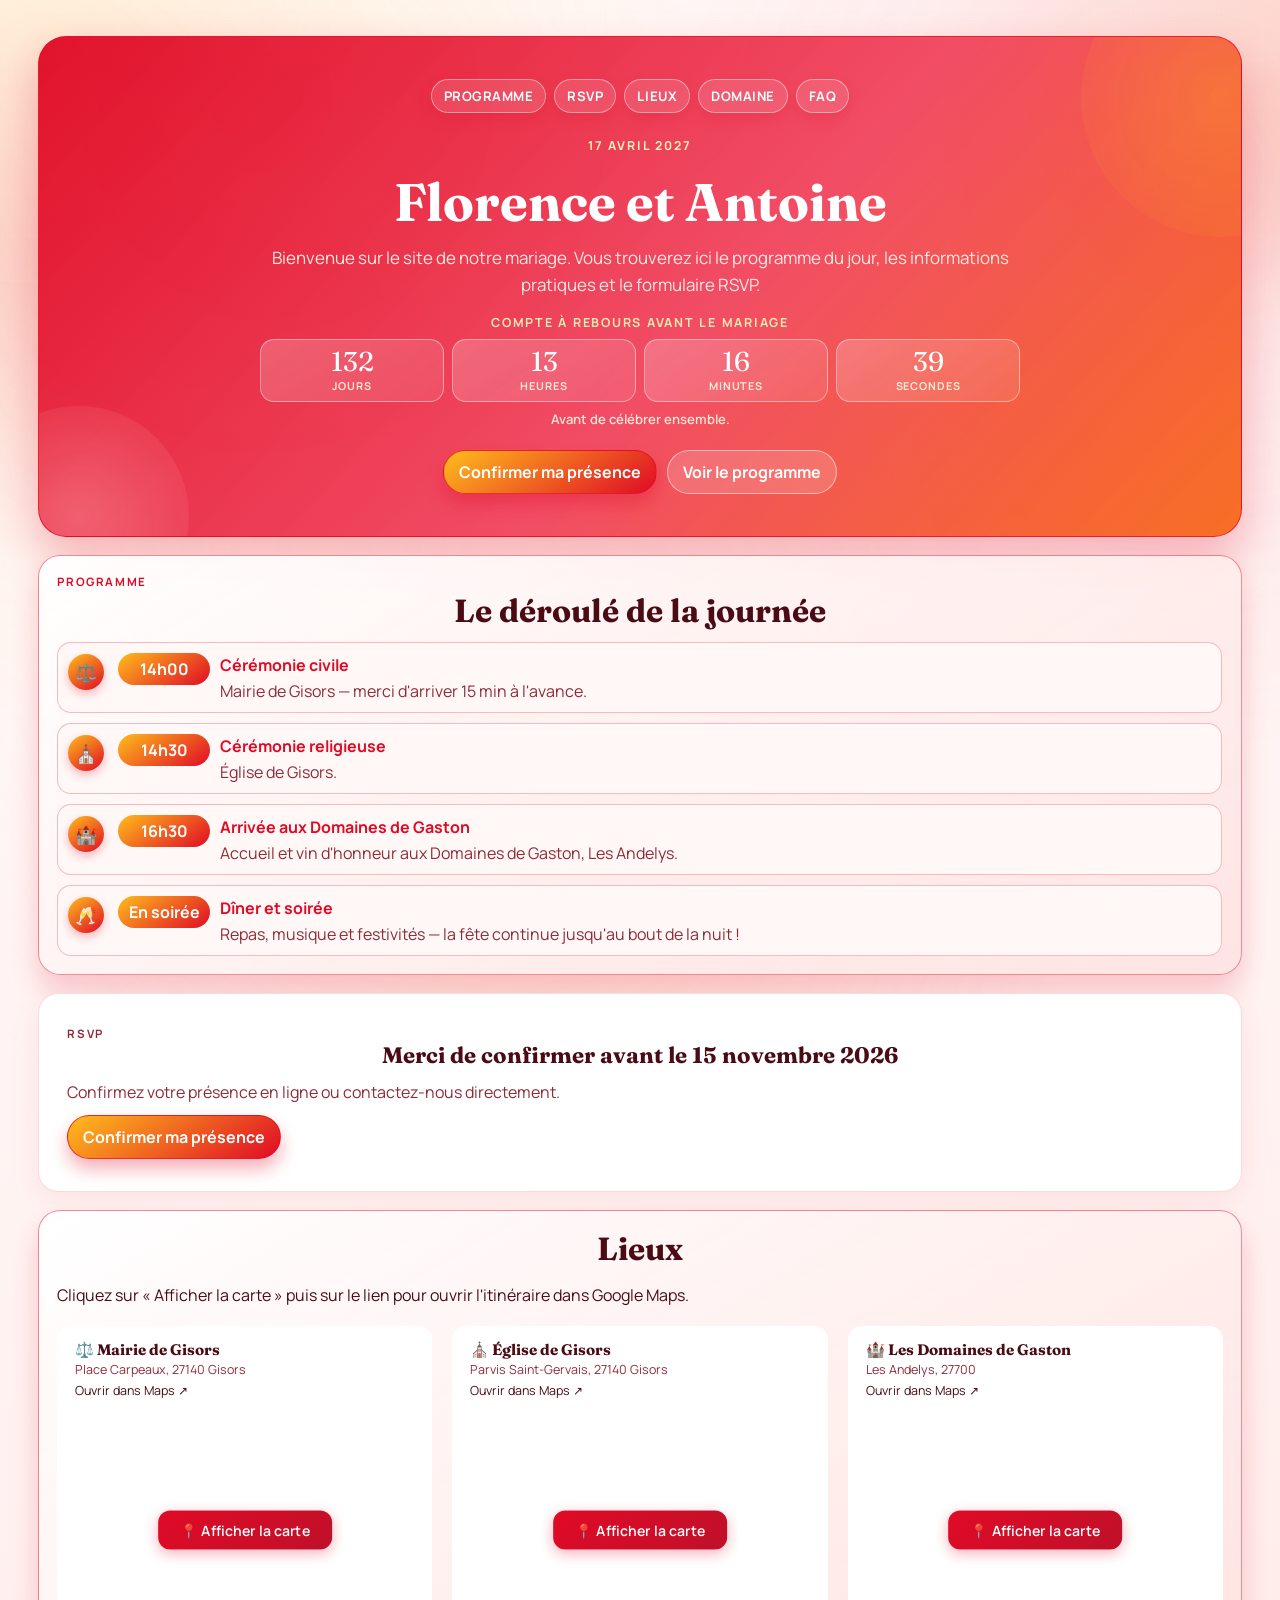
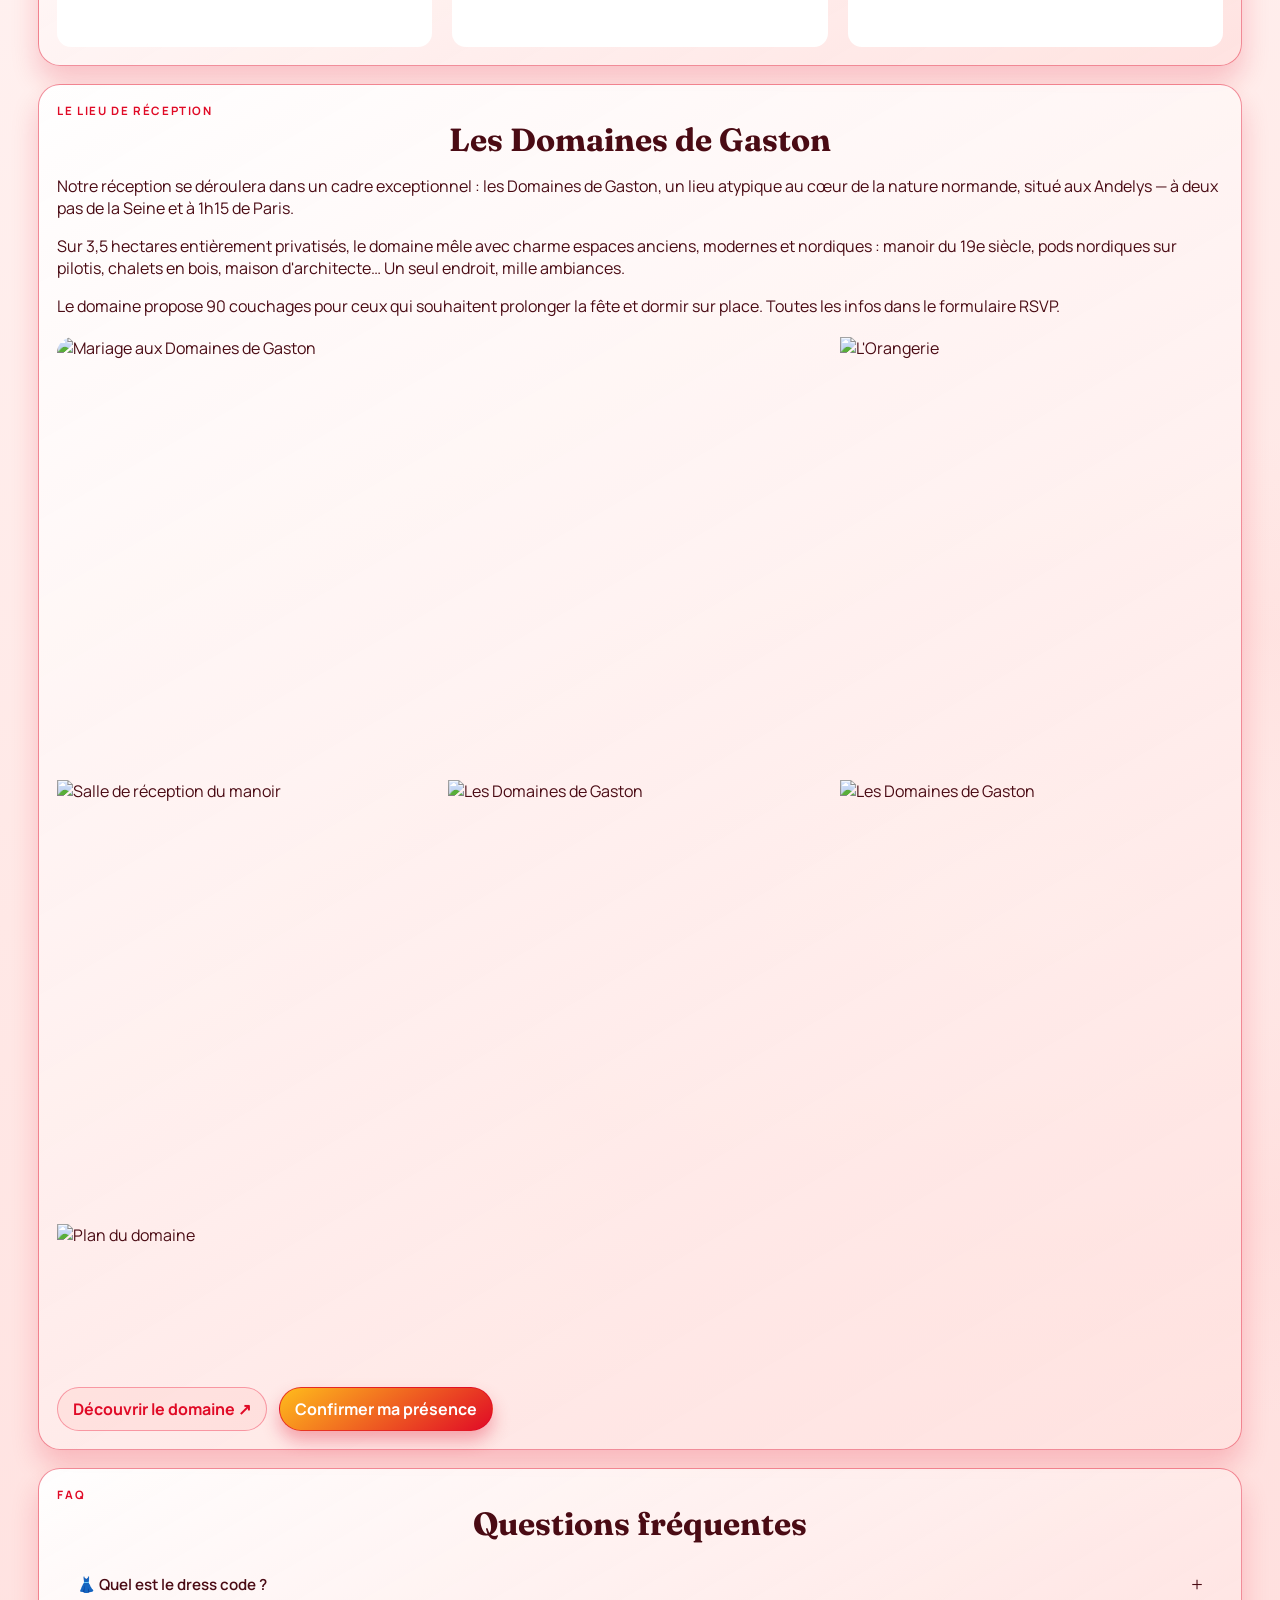
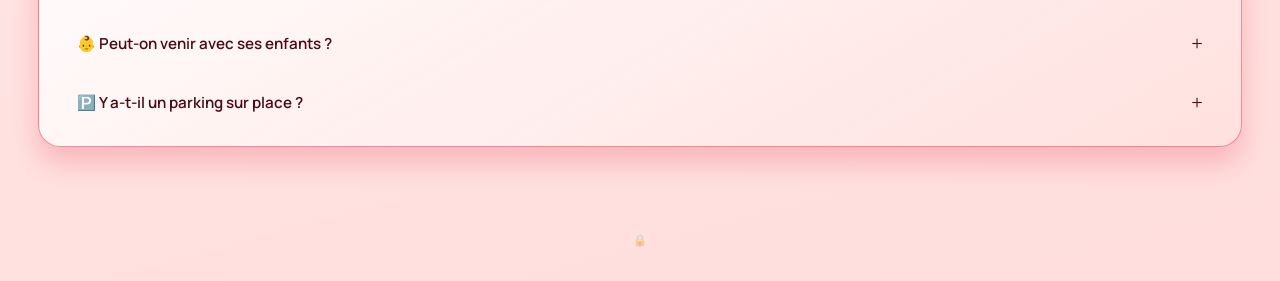
==== index.html @ 16006a2e "domaine: galerie photos" ====
﻿<!DOCTYPE html>
<html lang="fr">
<head>
  <meta charset="UTF-8">
  <meta name="viewport" content="width=device-width, initial-scale=1.0">
  <title>Mariage Florence et Antoine</title>
  <meta name="description" content="Site officiel du mariage de Florence et Antoine — 17 avril 2027 à Gisors et Les Andelys. Programme, infos pratiques et formulaire RSVP.">
  <meta property="og:title" content="Mariage Florence &amp; Antoine — 17 avril 2027">
  <meta property="og:description" content="Bienvenue sur notre site de mariage ! Retrouvez le programme de la journée, les informations pratiques et confirmez votre présence en ligne.">
  <meta property="og:type" content="website">
  <meta property="og:locale" content="fr_FR">
  <link rel="icon" href="data:image/svg+xml,<svg xmlns='http://www.w3.org/2000/svg' viewBox='0 0 100 100'><text y='.9em' font-size='90'>💍</text></svg>">
  <link rel="preconnect" href="https://fonts.googleapis.com">
  <link rel="preconnect" href="https://fonts.gstatic.com" crossorigin>
  <link href="https://fonts.googleapis.com/css2?family=Fraunces:opsz,wght@9..144,600;9..144,700&family=Manrope:wght@400;500;600;700&display=swap" rel="stylesheet">
  <link rel="stylesheet" href="styles.css">
</head>
<body>
  <!-- Navigation sticky (apparaît après le hero) -->
  <nav class="nav-sticky" id="navSticky" aria-label="Navigation principale">
    <a href="#programme">Programme</a>
    <a href="#rsvp">RSVP</a>
    <a href="#lieux">Lieux</a>
    <a href="#domaine">Domaine</a>
    <a href="#faq">FAQ</a>
  </nav>

  <main class="app-shell">
    <header class="hero" id="accueil">
      <div class="sakura-layer sakura-back" aria-hidden="true">
        <span class="petal"></span>
        <span class="petal"></span>
        <span class="petal"></span>
        <span class="petal"></span>
        <span class="petal"></span>
        <span class="petal"></span>
        <span class="petal"></span>
        <span class="petal"></span>
        <span class="petal"></span>
        <span class="petal"></span>
        <span class="petal"></span>
        <span class="petal"></span>
        <span class="petal"></span>
        <span class="petal"></span>
        <span class="petal"></span>
        <span class="petal"></span>
        <span class="petal"></span>
        <span class="petal"></span>
        <span class="petal"></span>
        <span class="petal"></span>
        <span class="petal"></span>
        <span class="petal"></span>
      </div>
      <nav class="top-nav" aria-label="Navigation principale">
            <a href="#programme">Programme</a>
        <a href="#rsvp">RSVP</a>
        <a href="#lieux">Lieux</a>
        <a href="#domaine">Domaine</a>
        <a href="#faq">FAQ</a>
      </nav>
      <div class="hero-content">
        <p class="kicker">17 avril 2027</p>
        <h1>Florence et Antoine</h1>
        <p class="subtitle">Bienvenue sur le site de notre mariage. Vous trouverez ici le programme du jour, les informations pratiques et le formulaire RSVP.</p>
        <div class="hero-photo-wrap">
          <img src="assets/photo_couple.jpg" alt="Florence et Antoine" class="hero-photo" loading="lazy" onerror="this.closest('.hero-photo-wrap')?.remove()">
        </div>
        <section class="hero-countdown" aria-label="Compte à rebours mariage">
          <p class="countdown-title">Compte à rebours avant le mariage</p>
          <div class="countdown-grid">
            <div class="countdown-item">
              <span id="countdownDays" class="countdown-value">0</span>
              <span class="countdown-label">Jours</span>
            </div>
            <div class="countdown-item">
              <span id="countdownHours" class="countdown-value">00</span>
              <span class="countdown-label">Heures</span>
            </div>
            <div class="countdown-item">
              <span id="countdownMinutes" class="countdown-value">00</span>
              <span class="countdown-label">Minutes</span>
            </div>
            <div class="countdown-item">
              <span id="countdownSeconds" class="countdown-value">00</span>
              <span class="countdown-label">Secondes</span>
            </div>
          </div>
          <p id="countdownNote" class="countdown-note" aria-live="polite"></p>
        </section>

        <div class="hero-actions">
          <a class="cta cta-primary" href="#rsvp">Confirmer ma présence</a>
          <a class="cta cta-secondary" href="#programme">Voir le programme</a>
        </div>
      </div>


      <div class="sakura-layer sakura-front" aria-hidden="true">
        <span class="petal"></span>
        <span class="petal"></span>
        <span class="petal"></span>
        <span class="petal"></span>
        <span class="petal"></span>
        <span class="petal"></span>
        <span class="petal"></span>
        <span class="petal"></span>
        <span class="petal"></span>
        <span class="petal"></span>
        <span class="petal"></span>
      </div>
    </header>

    <section class="section-card" id="programme" data-reveal>
      <div class="section-head">
        <p class="panel-kicker">Programme</p>
        <h2>Le déroulé de la journée</h2>
      </div>
      <ol class="timeline">
        <li>
          <span class="timeline-icon">⚖️</span>
          <span class="time">14h00</span>
          <div>
            <h3>Cérémonie civile</h3>
            <p>Mairie de Gisors — merci d'arriver 15 min à l'avance.</p>
          </div>
        </li>
        <li>
          <span class="timeline-icon">⛪</span>
          <span class="time">14h30</span>
          <div>
            <h3>Cérémonie religieuse</h3>
            <p>Église de Gisors.</p>
          </div>
        </li>
        <li>
          <span class="timeline-icon">🏰</span>
          <span class="time">16h30</span>
          <div>
            <h3>Arrivée aux Domaines de Gaston</h3>
            <p>Accueil et vin d'honneur aux Domaines de Gaston, Les Andelys.</p>
          </div>
        </li>
        <li>
          <span class="timeline-icon">🥂</span>
          <span class="time">En soirée</span>
          <div>
            <h3>Dîner et soirée</h3>
            <p>Repas, musique et festivités — la fête continue jusqu'au bout de la nuit !</p>
          </div>
        </li>
      </ol>
    </section>

    <section class="section-card rsvp-card" id="rsvp" data-reveal>
      <div class="section-head">
        <p class="panel-kicker">RSVP</p>
        <h2>Merci de confirmer avant le 15 novembre 2026</h2>
      </div>
      <p>Confirmez votre présence en ligne ou contactez-nous directement.</p>
      <div class="rsvp-actions">
        <a class="cta cta-primary" href="rsvp.html">Confirmer ma présence</a>
      </div>
    </section>


    <section class="section-card" id="lieux" data-reveal>
      <div class="section-head">
        <h2>Lieux</h2>
      </div>
      <p>Cliquez sur « Afficher la carte » puis sur le lien pour ouvrir l'itinéraire dans Google Maps.</p>
      <div class="maps-grid">

        <div class="map-card">
          <div class="map-card-header">
            <h3>⚖️ Mairie de Gisors</h3>
            <p>Place Carpeaux, 27140 Gisors</p>
            <a href="https://maps.google.com/?q=Mairie+de+Gisors,+27140+Gisors" target="_blank" rel="noopener">Ouvrir dans Maps ↗</a>
          </div>
          <div class="map-embed" data-src="https://maps.google.com/maps?q=Mairie+de+Gisors,+27140+Gisors,+France&output=embed&z=15">
            <button class="map-load-btn" type="button">📍 Afficher la carte</button>
          </div>
        </div>

        <div class="map-card">
          <div class="map-card-header">
            <h3>⛪ Église de Gisors</h3>
            <p>Parvis Saint-Gervais, 27140 Gisors</p>
            <a href="https://maps.google.com/?q=Cath%C3%A9drale+Saint-Gervais+Gisors" target="_blank" rel="noopener">Ouvrir dans Maps ↗</a>
          </div>
          <div class="map-embed" data-src="https://maps.google.com/maps?q=Cath%C3%A9drale+Saint-Gervais+Saint-Protais+Gisors,+France&output=embed&z=15">
            <button class="map-load-btn" type="button">📍 Afficher la carte</button>
          </div>
        </div>

        <div class="map-card">
          <div class="map-card-header">
            <h3>🏰 Les Domaines de Gaston</h3>
            <p>Les Andelys, 27700</p>
            <a href="https://maps.google.com/?q=Les+Domaines+de+Gaston,+Les+Andelys" target="_blank" rel="noopener">Ouvrir dans Maps ↗</a>
          </div>
          <div class="map-embed" data-src="https://maps.google.com/maps?q=Les+Domaines+de+Gaston,+27700+Les+Andelys,+France&output=embed&z=14">
            <button class="map-load-btn" type="button">📍 Afficher la carte</button>
          </div>
        </div>

      </div>
    </section>

    <section class="section-card" id="domaine" data-reveal>
      <div class="section-head">
        <p class="panel-kicker">Le lieu de réception</p>
        <h2>Les Domaines de Gaston</h2>
      </div>
      <p>Notre réception se déroulera dans un cadre exceptionnel : les Domaines de Gaston, un lieu atypique au cœur de la nature normande, situé aux Andelys — à deux pas de la Seine et à 1h15 de Paris.</p>
      <p>Sur 3,5 hectares entièrement privatisés, le domaine mêle avec charme espaces anciens, modernes et nordiques : manoir du 19e siècle, pods nordiques sur pilotis, chalets en bois, maison d'architecte… Un seul endroit, mille ambiances.</p>
      <p>Le domaine propose 90 couchages pour ceux qui souhaitent prolonger la fête et dormir sur place. Toutes les infos dans le formulaire RSVP.</p>
      <div class="domaine-gallery">
        <img src="/assets/domaine/mariage.jpg" alt="Mariage aux Domaines de Gaston" loading="lazy">
        <img src="/assets/domaine/orangerie.jpg" alt="L'Orangerie" loading="lazy">
        <img src="/assets/domaine/manoir.jpg" alt="Salle de réception du manoir" loading="lazy">
        <img src="/assets/domaine/photo2.jpg" alt="Les Domaines de Gaston" loading="lazy">
        <img src="/assets/domaine/photo3.jpg" alt="Les Domaines de Gaston" loading="lazy">
        <img src="/assets/domaine/plan.jpg" alt="Plan du domaine" loading="lazy">
      </div>
      <div class="domaine-actions">
        <a href="https://lesdomainesdegaston.com/" target="_blank" rel="noopener" class="cta cta-secondary">Découvrir le domaine ↗</a>
        <a class="cta cta-primary" href="#rsvp">Confirmer ma présence</a>
      </div>
    </section>

    <section class="section-card" id="faq" data-reveal>
      <div class="section-head">
        <p class="panel-kicker">FAQ</p>
        <h2>Questions fréquentes</h2>
      </div>
      <div class="faq-list">

        <details class="faq-item">
          <summary>👗 Quel est le dress code ?</summary>
          <p>Tenue de cérémonie recommandée — costume ou robe habillée. Nous vous demandons d'éviter le blanc pour laisser la place aux mariés. Choisissez des couleurs gaies, on adore ça ! Voici un rappel de notre palette de couleurs :</p>
          <p class="faq-palette-note"><em>(Palette à venir — restez connectés !)</em></p>
        </details>

        <details class="faq-item">
          <summary>👶 Peut-on venir avec ses enfants ?</summary>
          <p>Les enfants sont les bienvenus ! Merci de bien les indiquer dans votre réponse RSVP afin qu'on puisse prévoir le nombre de couverts.</p>
        </details>

        <details class="faq-item">
          <summary>🅿️ Y a-t-il un parking sur place ?</summary>
          <p>Oui, des parkings sont disponibles à chaque étape : à la mairie de Gisors, à l'église de Gisors, et aux Domaines de Gaston. Les détails pratiques seront communiqués avant le mariage.</p>
        </details>

      </div>
    </section>

  </main>

  <footer style="text-align:center;padding:1.5rem 0 2rem;">
    <a href="organisation.html" style="font-size:0.7rem;color:var(--ink-soft,#aaa);opacity:0.35;text-decoration:none;" aria-label="Espace organisation">🔒</a>
  </footer>

  <script src="script.js"></script>
  <script>
    // ── Cartes en lazy load (chargées au clic) ─────────────────────
    document.querySelectorAll('.map-embed[data-src]').forEach(embed => {
      embed.querySelector('.map-load-btn')?.addEventListener('click', () => {
        const iframe = document.createElement('iframe');
        iframe.src = embed.dataset.src;
        iframe.allowFullscreen = true;
        iframe.title = embed.closest('.map-card')?.querySelector('h3')?.textContent ?? 'Carte';
        iframe.style.cssText = 'position:absolute;top:0;left:0;width:100%;height:100%;border:0;';
        embed.replaceChildren(iframe);
      });
    });


  </script>
</body>
</html>
---- styles.css ----
﻿:root {
  --bg-cream: #fff3f2;
  --bg-pearl: #ffdedd;
  --ink: #4a0b14;
  --ink-soft: #8f2b37;
  --card: #ffffff;
  --line: rgba(224, 10, 38, 0.45);
  --gold: #f65d08;
  --gold-dark: #e00a26;
  --rose: #f03f59;
  --rose-soft: #ffb7b6;
  --sun: #ffbd1c;
  --forest: #f65d08;
  --forest-deep: #e00a26;
  --forest-soft: rgba(255, 183, 182, 0.34);
  --forest-mist: rgba(240, 63, 89, 0.24);
  --danger: #e00a26;
  --radius-xl: 28px;
  --radius-lg: 18px;
  --radius-md: 12px;
  --shadow-soft: 0 22px 45px rgba(224, 10, 38, 0.28);
  --shadow-card: 0 16px 28px rgba(224, 10, 38, 0.2);
  --ease-out-back: cubic-bezier(0.2, 0.75, 0.24, 1);
  --petal-slowdown: 3;
}

* {
  box-sizing: border-box;
}

html {
  scroll-behavior: smooth;
}

body {
  margin: 0;
  min-height: 100vh;
  position: relative;
  overflow-x: hidden;
  font-family: Manrope, "Segoe UI", sans-serif;
  color: var(--ink);
  background:
    radial-gradient(1200px 520px at 50% -12%, rgba(255, 255, 255, 0.36), rgba(255, 255, 255, 0) 62%),
    radial-gradient(980px 460px at 8% 6%, rgba(240, 63, 89, 0.22), rgba(240, 63, 89, 0) 62%),
    radial-gradient(980px 460px at 92% 2%, rgba(246, 93, 8, 0.22), rgba(246, 93, 8, 0) 64%),
    radial-gradient(760px 360px at 12% 86%, rgba(255, 183, 182, 0.2), rgba(255, 183, 182, 0) 66%),
    radial-gradient(780px 380px at 88% 86%, rgba(255, 189, 28, 0.2), rgba(255, 189, 28, 0) 66%),
    radial-gradient(1300px 720px at 50% 44%, rgba(255, 255, 255, 0.22), rgba(255, 183, 182, 0.1) 44%, rgba(255, 255, 255, 0) 70%),
    radial-gradient(1000px 500px at -6% -10%, rgba(255, 183, 182, 0.5), transparent 54%),
    radial-gradient(880px 430px at 105% 4%, rgba(240, 63, 89, 0.32), transparent 56%),
    radial-gradient(760px 340px at 50% 112%, rgba(255, 189, 28, 0.2), transparent 62%),
    radial-gradient(520px 280px at 88% 88%, rgba(246, 93, 8, 0.2), transparent 64%),
    linear-gradient(165deg, #fff8f7, var(--bg-cream) 34%, #ffe8e6 66%, var(--bg-pearl));
  background-size: 130% 130%, 130% 130%, 130% 130%, 130% 130%, 130% 130%, 165% 165%, 128% 128%, 126% 126%, 138% 138%, 126% 126%, auto;
  animation: none;
}

body::before {
  content: "";
  position: fixed;
  inset: -8%;
  z-index: 0;
  pointer-events: none;
  opacity: 0.28;
  background-image:
    linear-gradient(90deg, rgba(255, 255, 255, 0.36) 1px, transparent 1px),
    linear-gradient(rgba(255, 255, 255, 0.36) 1px, transparent 1px),
    radial-gradient(circle at center, rgba(255, 255, 255, 0.52) 1px, transparent 1.7px);
  background-size: 44px 44px, 44px 44px, 22px 22px;
  background-position: 0 0, 0 0, 11px 9px;
  -webkit-mask-image: radial-gradient(circle at center, rgba(0, 0, 0, 0.98) 0 62%, rgba(0, 0, 0, 0.78) 80%, rgba(0, 0, 0, 0) 100%);
  mask-image: radial-gradient(circle at center, rgba(0, 0, 0, 0.98) 0 62%, rgba(0, 0, 0, 0.78) 80%, rgba(0, 0, 0, 0) 100%);
  mix-blend-mode: normal;
  transform: translateZ(0);
  backface-visibility: hidden;
  will-change: transform, opacity;
  animation: none;
}

body::after {
  content: "";
  position: fixed;
  inset: -28%;
  z-index: 0;
  pointer-events: none;
  opacity: 0.58;
  filter: blur(14px);
  background:
    radial-gradient(circle at 20% 22%, rgba(255, 189, 28, 0.24), transparent 34%),
    radial-gradient(circle at 78% 30%, rgba(240, 63, 89, 0.2), transparent 32%),
    radial-gradient(circle at 46% 76%, rgba(246, 93, 8, 0.2), transparent 36%),
    radial-gradient(circle at 34% 58%, rgba(255, 255, 255, 0.16), transparent 38%);
  -webkit-mask-image: radial-gradient(circle at center, rgba(0, 0, 0, 0.98) 0 64%, rgba(0, 0, 0, 0.78) 82%, rgba(0, 0, 0, 0) 100%);
  mask-image: radial-gradient(circle at center, rgba(0, 0, 0, 0.98) 0 64%, rgba(0, 0, 0, 0.78) 82%, rgba(0, 0, 0, 0) 100%);
  mix-blend-mode: normal;
  transform: translateZ(0);
  backface-visibility: hidden;
  will-change: transform, opacity;
  animation: none;
}

.app-shell {
  width: min(1220px, 94vw);
  margin: 0 auto;
  padding: 36px 0 56px;
  position: relative;
  z-index: 1;
}

.top-nav {
  display: flex;
  flex-wrap: wrap;
  gap: 8px;
  margin-bottom: 0;
  justify-content: center;
  position: relative;
  z-index: 6;
}

.top-nav a {
  text-decoration: none;
  color: #fff;
  font-size: 0.82rem;
  font-weight: 700;
  letter-spacing: 0.04em;
  text-transform: uppercase;
  border: 1px solid rgba(255, 255, 255, 0.42);
  border-radius: 999px;
  padding: 7px 12px;
  background: rgba(255, 255, 255, 0.12);
  position: relative;
  overflow: hidden;
  isolation: isolate;
  box-shadow: 0 6px 14px rgba(224, 10, 38, 0.18);
  transition: transform 0.24s var(--ease-out-back), background 0.24s ease, box-shadow 0.24s ease;
}

.top-nav a::after {
  content: none;
}

.top-nav a:hover {
  background: rgba(255, 255, 255, 0.24);
  transform: translateY(-2px);
  box-shadow: 0 10px 20px rgba(224, 10, 38, 0.3);
}

.top-nav a:focus-visible {
  outline: 2px solid rgba(255, 189, 28, 0.92);
  outline-offset: 2px;
}

.hero-actions {
  margin-top: 10px;
  display: flex;
  flex-wrap: wrap;
  gap: 10px;
  justify-content: center;
}

.cta {
  text-decoration: none;
  display: inline-flex;
  align-items: center;
  justify-content: center;
  border-radius: 999px;
  padding: 10px 15px;
  font-weight: 700;
  border: 1px solid transparent;
  position: relative;
  overflow: hidden;
  isolation: isolate;
  transition: transform 0.2s var(--ease-out-back), box-shadow 0.24s ease, filter 0.24s ease;
}

.cta::after {
  content: none;
}

.cta-primary {
  color: #fff;
  border-color: rgba(224, 10, 38, 0.72);
  background: linear-gradient(145deg, var(--sun), var(--gold-dark));
  box-shadow: 0 10px 18px rgba(224, 10, 38, 0.32);
}

.cta-secondary {
  color: #fff;
  border-color: rgba(255, 255, 255, 0.5);
  background: rgba(255, 255, 255, 0.16);
}

.cta:hover {
  transform: translateY(-2px);
  filter: saturate(1.08);
}

.cta:active {
  transform: translateY(0);
}

.story-grid {
  margin-top: 0;
  display: grid;
  grid-template-columns: repeat(2, minmax(0, 1fr));
  gap: 16px;
  position: relative;
  z-index: 3;
  width: 100%;
  max-width: 1040px;
  margin-inline: auto;
}

.sakura-layer {
  position: absolute;
  inset: -8% -3% -12%;
  z-index: 1;
  pointer-events: none;
  overflow: hidden;
}

.sakura-back {
  z-index: 1;
}

.sakura-front {
  z-index: 4;
  mix-blend-mode: screen;
}

.sakura-layer .petal {
  position: absolute;
  top: -14%;
  width: 16px;
  height: 12px;
  border-radius: 70% 30% 65% 35%;
  background: radial-gradient(circle at 30% 35%, rgba(255, 255, 255, 0.92), rgba(255, 183, 182, 0.9) 52%, rgba(240, 63, 89, 0.72) 100%);
  box-shadow: 0 0 12px rgba(255, 183, 182, 0.6);
  opacity: 0.92;
  animation: sakura-fall calc(var(--fall-duration, 6.8s) * var(--petal-slowdown)) linear infinite, sakura-spin calc(var(--spin-duration, 2.6s) * var(--petal-slowdown)) ease-in-out infinite alternate;
  animation-delay: calc(var(--petal-delay, 0s) * var(--petal-slowdown));
}

.sakura-front .petal {
  width: 18px;
  height: 13px;
  opacity: 0.72;
  box-shadow: 0 0 14px rgba(255, 183, 182, 0.72);
  animation: sakura-fall-front calc(var(--fall-duration, 5.6s) * var(--petal-slowdown)) linear infinite, sakura-spin calc(var(--spin-duration, 2.2s) * var(--petal-slowdown)) ease-in-out infinite alternate;
}

.sakura-layer .petal:nth-child(1) {
  left: 4%;
  --fall-duration: 7.8s;
  --spin-duration: 2.6s;
  --petal-delay: -1.4s;
}

.sakura-layer .petal:nth-child(2) {
  left: 11%;
  --fall-duration: 9.2s;
  --spin-duration: 3.4s;
  --petal-delay: -3.1s;
}

.sakura-layer .petal:nth-child(3) {
  left: 18%;
  --fall-duration: 8.4s;
  --spin-duration: 2.9s;
  --petal-delay: -2.3s;
}

.sakura-layer .petal:nth-child(4) {
  left: 27%;
  --fall-duration: 10.1s;
  --spin-duration: 3.1s;
  --petal-delay: -4.2s;
}

.sakura-layer .petal:nth-child(5) {
  left: 36%;
  --fall-duration: 7.6s;
  --spin-duration: 2.4s;
  --petal-delay: -0.8s;
}

.sakura-layer .petal:nth-child(6) {
  left: 44%;
  --fall-duration: 9.7s;
  --spin-duration: 3.5s;
  --petal-delay: -5.3s;
}

.sakura-layer .petal:nth-child(7) {
  left: 53%;
  --fall-duration: 8.2s;
  --spin-duration: 2.7s;
  --petal-delay: -1.9s;
}

.sakura-layer .petal:nth-child(8) {
  left: 62%;
  --fall-duration: 10.6s;
  --spin-duration: 3.6s;
  --petal-delay: -6.1s;
}

.sakura-layer .petal:nth-child(9) {
  left: 71%;
  --fall-duration: 7.9s;
  --spin-duration: 2.8s;
  --petal-delay: -3.4s;
}

.sakura-layer .petal:nth-child(10) {
  left: 79%;
  --fall-duration: 9.4s;
  --spin-duration: 3.2s;
  --petal-delay: -2.7s;
}

.sakura-layer .petal:nth-child(11) {
  left: 87%;
  --fall-duration: 8.6s;
  --spin-duration: 2.5s;
  --petal-delay: -4.9s;
}

.sakura-layer .petal:nth-child(12) {
  left: 94%;
  --fall-duration: 9.9s;
  --spin-duration: 3.3s;
  --petal-delay: -1.1s;
}

.sakura-layer .petal:nth-child(13) {
  left: 8%;
  --fall-duration: 6.9s;
  --spin-duration: 2.4s;
  --petal-delay: -2.8s;
}

.sakura-layer .petal:nth-child(14) {
  left: 15%;
  --fall-duration: 7.4s;
  --spin-duration: 2.2s;
  --petal-delay: -0.9s;
}

.sakura-layer .petal:nth-child(15) {
  left: 23%;
  --fall-duration: 6.6s;
  --spin-duration: 2.3s;
  --petal-delay: -4.5s;
}

.sakura-layer .petal:nth-child(16) {
  left: 33%;
  --fall-duration: 8.1s;
  --spin-duration: 2.9s;
  --petal-delay: -1.7s;
}

.sakura-layer .petal:nth-child(17) {
  left: 41%;
  --fall-duration: 6.4s;
  --spin-duration: 2.1s;
  --petal-delay: -3.3s;
}

.sakura-layer .petal:nth-child(18) {
  left: 49%;
  --fall-duration: 7.2s;
  --spin-duration: 2.5s;
  --petal-delay: -5.8s;
}

.sakura-layer .petal:nth-child(19) {
  left: 58%;
  --fall-duration: 6.7s;
  --spin-duration: 2.2s;
  --petal-delay: -2.4s;
}

.sakura-layer .petal:nth-child(20) {
  left: 68%;
  --fall-duration: 7.8s;
  --spin-duration: 2.8s;
  --petal-delay: -4.1s;
}

.sakura-layer .petal:nth-child(21) {
  left: 82%;
  --fall-duration: 6.5s;
  --spin-duration: 2.2s;
  --petal-delay: -3.7s;
}

.sakura-layer .petal:nth-child(22) {
  left: 90%;
  --fall-duration: 7.1s;
  --spin-duration: 2.6s;
  --petal-delay: -1.9s;
}

.sakura-front .petal:nth-child(1) {
  left: 6%;
  --fall-duration: 5.1s;
  --spin-duration: 1.9s;
  --petal-delay: -0.7s;
}

.sakura-front .petal:nth-child(2) {
  left: 14%;
  --fall-duration: 5.6s;
  --spin-duration: 2.1s;
  --petal-delay: -1.5s;
}

.sakura-front .petal:nth-child(3) {
  left: 22%;
  --fall-duration: 4.9s;
  --spin-duration: 1.8s;
  --petal-delay: -2.4s;
}

.sakura-front .petal:nth-child(4) {
  left: 31%;
  --fall-duration: 5.8s;
  --spin-duration: 2.3s;
  --petal-delay: -0.9s;
}

.sakura-front .petal:nth-child(5) {
  left: 40%;
  --fall-duration: 5.2s;
  --spin-duration: 1.9s;
  --petal-delay: -3.1s;
}

.sakura-front .petal:nth-child(6) {
  left: 49%;
  --fall-duration: 6s;
  --spin-duration: 2.4s;
  --petal-delay: -1.1s;
}

.sakura-front .petal:nth-child(7) {
  left: 58%;
  --fall-duration: 5.4s;
  --spin-duration: 2s;
  --petal-delay: -2.8s;
}

.sakura-front .petal:nth-child(8) {
  left: 67%;
  --fall-duration: 4.8s;
  --spin-duration: 1.7s;
  --petal-delay: -1.9s;
}

.sakura-front .petal:nth-child(9) {
  left: 76%;
  --fall-duration: 5.7s;
  --spin-duration: 2.2s;
  --petal-delay: -3.6s;
}

.sakura-front .petal:nth-child(10) {
  left: 85%;
  --fall-duration: 5.3s;
  --spin-duration: 2s;
  --petal-delay: -2.2s;
}

.sakura-front .petal:nth-child(11) {
  left: 93%;
  --fall-duration: 6.1s;
  --spin-duration: 2.5s;
  --petal-delay: -0.6s;
}

.story-card {
  border-radius: var(--radius-lg);
  border: 1px solid rgba(255, 255, 255, 0.3);
  padding: 18px;
  color: #fff;
  background: linear-gradient(150deg, rgba(255, 255, 255, 0.14), rgba(255, 255, 255, 0.07));
  transition: transform 0.24s var(--ease-out-back), box-shadow 0.24s ease;
  animation: section-pop 0.66s var(--ease-out-back) both;
  display: grid;
  gap: 6px;
}

.story-card:nth-child(2) {
  animation-delay: 0.08s;
}

.story-card h2 {
  margin: 4px 0 10px;
  font-size: 1.3rem;
  font-family: Fraunces, Georgia, serif;
}

.story-card .panel-kicker {
  color: #ffe9a8;
  margin: 0 0 4px;
}

.story-card p {
  margin: 0;
  line-height: 1.65;
  color: rgba(255, 255, 255, 0.92);
}

.mini-list {
  margin: 2px 0 0;
  padding-left: 18px;
  display: grid;
  gap: 9px;
  line-height: 1.5;
  color: var(--ink);
}

.section-card {
  margin-top: 18px;
  border: 1px solid var(--line);
  border-radius: 22px;
  padding: 18px;
  background: linear-gradient(150deg, rgba(255, 255, 255, 0.94), rgba(255, 225, 223, 0.84));
  box-shadow: var(--shadow-card);
  animation: section-pop 0.68s var(--ease-out-back) both;
  transition: transform 0.24s var(--ease-out-back), box-shadow 0.24s ease;
}

.section-head {
  margin-bottom: 12px;
}

.section-head h2 {
  margin: 0;
  font-family: Fraunces, Georgia, serif;
  font-size: clamp(1.5rem, 3vw, 2rem);
  color: var(--ink);
}

.timeline {
  margin: 0;
  padding: 0;
  list-style: none;
  display: grid;
  gap: 10px;
}

.timeline li {
  display: grid;
  grid-template-columns: 92px 1fr;
  gap: 10px;
  align-items: start;
  border: 1px solid rgba(240, 63, 89, 0.34);
  border-radius: 14px;
  background: #fff8f7;
  padding: 10px;
  transition: transform 0.2s var(--ease-out-back), border-color 0.2s ease, box-shadow 0.2s ease;
  animation: item-in 0.48s var(--ease-out-back) both;
}

.timeline li:nth-child(1) {
  animation-delay: 0.04s;
}

.timeline li:nth-child(2) {
  animation-delay: 0.1s;
}

.timeline li:nth-child(3) {
  animation-delay: 0.16s;
}

.timeline li:nth-child(4) {
  animation-delay: 0.22s;
}

.time {
  display: inline-flex;
  justify-content: center;
  padding: 5px 10px;
  border-radius: 999px;
  font-weight: 700;
  color: #fff;
  background: linear-gradient(145deg, var(--sun), var(--gold-dark));
}

.timeline h3 {
  margin: 1px 0 4px;
  font-size: 1rem;
  color: var(--gold-dark);
}

.timeline p {
  margin: 0;
  color: var(--ink-soft);
}

.rsvp-card p {
  margin: 0;
  color: var(--ink-soft);
}

.rsvp-actions {
  margin-top: 12px;
  display: flex;
  flex-wrap: wrap;
  gap: 10px;
}

.section-card .cta-secondary {
  color: var(--gold-dark);
  border-color: rgba(240, 63, 89, 0.46);
  background: rgba(255, 183, 182, 0.2);
}

.save-the-date-card p {
  margin: 0 0 20px;
  color: var(--ink-soft);
}

.save-the-date-qr {
  display: flex;
  justify-content: center;
}

.qr-image {
  width: min(220px, 100%);
  height: auto;
  border-radius: 16px;
  box-shadow: 0 4px 20px rgba(0, 0, 0, 0.12);
}

.private-zone {
  margin-top: 24px;
}

#adminContent {
  display: grid;
  grid-template-columns: 1fr;
  gap: 16px;
}

.panel-two-col {
  display: grid;
  grid-template-columns: minmax(260px, 0.75fr) minmax(0, 1fr);
  gap: 18px;
  align-items: start;
}

.panel-controls {
  display: grid;
  gap: 0;
}

.panel-list {
  max-height: 65vh;
  overflow-y: auto;
  padding-right: 4px;
  scrollbar-width: thin;
  scrollbar-color: rgba(240, 63, 89, 0.3) transparent;
}


.admin-tabs {
  display: flex;
  gap: 8px;
  overflow-x: auto;
  padding-bottom: 4px;
}

.admin-tab {
  border: 1px solid rgba(240, 63, 89, 0.4);
  border-radius: 999px;
  padding: 8px 12px;
  background: rgba(255, 255, 255, 0.72);
  box-shadow: none;
  color: var(--gold-dark);
  font-weight: 700;
  white-space: nowrap;
}

.admin-tab:hover {
  transform: none;
  box-shadow: none;
  filter: none;
}

.admin-tab.is-active {
  color: #fff;
  border-color: rgba(224, 10, 38, 0.8);
  background: linear-gradient(145deg, var(--sun), var(--gold-dark));
}

.admin-tab-panel {
  display: grid;
  gap: 14px;
}

.admin-tab-panel.is-hidden {
  display: none !important;
}

.admin-tab-panel .list-scroll {
  max-height: min(52vh, 520px);
  overflow: auto;
  padding-right: 4px;
}

.budget-chart-layout {
  display: grid;
  grid-template-columns: minmax(240px, 320px) minmax(0, 1fr);
  gap: 16px;
  align-items: center;
}

.budget-chart-canvas {
  width: min(100%, 320px);
  height: auto;
  aspect-ratio: 1 / 1;
  justify-self: center;
  border-radius: 50%;
  background: radial-gradient(circle at 30% 24%, rgba(255, 255, 255, 0.85), rgba(255, 241, 239, 0.6));
}

.budget-chart-empty {
  margin: 0;
}

.budget-chart-legend {
  list-style: none;
  margin: 0;
  padding: 0;
  display: grid;
  gap: 8px;
}

.budget-chart-legend-item {
  display: grid;
  grid-template-columns: auto minmax(0, 1fr) auto;
  align-items: center;
  gap: 10px;
  border: 1px solid rgba(240, 63, 89, 0.3);
  border-radius: 10px;
  background: rgba(255, 255, 255, 0.74);
  padding: 7px 10px;
}

.budget-chart-dot {
  width: 10px;
  height: 10px;
  border-radius: 50%;
}

.budget-chart-label {
  min-width: 0;
  color: var(--ink);
  font-weight: 600;
}

.budget-chart-value {
  color: var(--gold-dark);
  font-weight: 700;
  white-space: nowrap;
}

.admin-summary-panel {
  animation: none;
}

.admin-summary-copy {
  margin: 0;
  color: var(--ink-soft);
  line-height: 1.55;
}

.admin-gate {
  border: 1px solid rgba(240, 63, 89, 0.38);
  border-radius: var(--radius-lg);
  padding: 14px;
  background: linear-gradient(150deg, rgba(255, 255, 255, 0.95), rgba(255, 236, 232, 0.85));
}

.admin-gate p {
  margin: 0 0 10px;
  color: var(--ink-soft);
}

.admin-login {
  margin-bottom: 0;
}

.admin-error {
  margin: 10px 0 0;
  min-height: 1.1em;
  color: #a2182e;
  font-weight: 700;
  font-size: 0.88rem;
}

.private-tools-head {
  display: flex;
  align-items: center;
  justify-content: space-between;
  gap: 10px;
  margin-bottom: 2px;
  flex-wrap: wrap;
}

.private-tools-head .cta-secondary {
  color: var(--gold-dark);
  border-color: rgba(240, 63, 89, 0.46);
  background: rgba(255, 183, 182, 0.2);
}

.is-hidden {
  display: none !important;
}

.hero {
  position: relative;
  display: grid;
  gap: 24px;
  isolation: isolate;
  border-radius: var(--radius-xl);
  padding: 42px clamp(20px, 4vw, 44px);
  border: 1px solid rgba(224, 10, 38, 0.72);
  background:
    linear-gradient(132deg, rgba(224, 10, 38, 0.96), rgba(240, 63, 89, 0.92) 56%, rgba(246, 93, 8, 0.88)),
    radial-gradient(circle at 18% 12%, rgba(255, 189, 28, 0.22), transparent 38%);
  box-shadow: var(--shadow-soft);
  overflow: hidden;
  animation: rise-in 0.75s ease-out both;
}

.hero::before,
.hero::after {
  content: "";
  position: absolute;
  z-index: 0;
  border-radius: 50%;
  pointer-events: none;
}

.hero::before {
  width: 280px;
  height: 280px;
  right: -120px;
  top: -80px;
  background: radial-gradient(circle, rgba(255, 189, 28, 0.26), rgba(255, 189, 28, 0));
  animation: orb-drift 4.2s ease-in-out infinite alternate;
  will-change: transform;
}

.hero::after {
  width: 220px;
  height: 220px;
  left: -70px;
  bottom: -90px;
  background: radial-gradient(circle, rgba(255, 183, 182, 0.35), rgba(255, 183, 182, 0));
  animation: orb-drift-reverse 4.8s ease-in-out infinite alternate;
  will-change: transform;
}

.hero-content {
  max-width: 920px;
  margin: 0 auto;
  position: relative;
  z-index: 2;
  display: grid;
  gap: 10px;
  justify-items: center;
  text-align: center;
}

.hero h1,
.panel h2,
.metric-card p {
  font-family: Fraunces, Georgia, serif;
}

.hero h1,
.story-card h2,
.section-head h2,
.panel h2 {
  text-align: center;
}

.kicker {
  margin: 0;
  font-size: 0.77rem;
  text-transform: uppercase;
  letter-spacing: 0.17em;
  color: #fff2bb;
  font-weight: 700;
}

.hero h1 {
  margin: 10px 0 6px;
  font-size: clamp(2.2rem, 4.6vw, 3.3rem);
  line-height: 1.05;
  color: #fff;
}

.subtitle {
  margin: 0 auto;
  max-width: 760px;
  color: rgba(255, 246, 240, 0.92);
  font-size: 1.06rem;
  line-height: 1.55;
}

.hero-countdown {
  width: min(760px, 100%);
  margin: 6px 0 2px;
  display: grid;
  gap: 8px;
}

.countdown-title {
  margin: 0;
  font-size: 0.78rem;
  text-transform: uppercase;
  letter-spacing: 0.14em;
  font-weight: 700;
  color: #ffe8ad;
}

.countdown-grid {
  display: grid;
  grid-template-columns: repeat(4, minmax(0, 1fr));
  gap: 8px;
}

.countdown-item {
  border: 1px solid rgba(255, 255, 255, 0.42);
  border-radius: 14px;
  padding: 8px 10px;
  background: linear-gradient(145deg, rgba(255, 255, 255, 0.22), rgba(255, 255, 255, 0.08));
}

.countdown-value {
  display: block;
  font-family: Fraunces, Georgia, serif;
  font-size: clamp(1.25rem, 2.4vw, 1.7rem);
  line-height: 1;
  color: #fff;
}

.countdown-label {
  display: block;
  margin-top: 3px;
  font-size: 0.68rem;
  letter-spacing: 0.08em;
  text-transform: uppercase;
  font-weight: 700;
  color: rgba(255, 247, 225, 0.9);
}

.countdown-note {
  margin: 0;
  font-size: 0.82rem;
  font-weight: 600;
  color: rgba(255, 245, 229, 0.9);
}

/* ── Photo du couple dans le hero ── */
.hero-photo-wrap {
  margin: 1.2rem auto 0.6rem;
  display: flex;
  justify-content: center;
}
.hero-photo {
  width: 180px;
  height: 180px;
  border-radius: 50%;
  object-fit: cover;
  box-shadow: 0 0 0 4px rgba(255, 255, 255, 0.8), 0 0 0 8px rgba(224, 10, 38, 0.35);
  display: block;
}
@media (max-width: 600px) {
  .hero-photo {
    width: 120px;
    height: 120px;
  }
}

.hero-ribbon {
  margin: 10px 0 6px;
  display: flex;
  flex-wrap: wrap;
  gap: 8px;
  justify-content: center;
}

.hero-ribbon span {
  border: 1px solid rgba(255, 255, 255, 0.56);
  color: #fff;
  background: linear-gradient(140deg, rgba(255, 183, 182, 0.28), rgba(255, 183, 182, 0.12));
  border-radius: 999px;
  padding: 6px 12px;
  font-size: 0.78rem;
  font-weight: 700;
  letter-spacing: 0.05em;
  text-transform: uppercase;
  animation: ribbon-float 4.8s ease-in-out infinite;
}

.hero-ribbon span:nth-child(2) {
  animation-delay: 0.7s;
}

.hero-ribbon span:nth-child(3) {
  animation-delay: 1.4s;
}

.sync-note {
  margin: 0;
  display: inline-block;
  border-radius: 999px;
  padding: 6px 11px;
  font-size: 0.78rem;
  font-weight: 700;
  color: #6f1120;
  background: rgba(255, 239, 230, 0.92);
  border: 1px solid rgba(240, 63, 89, 0.52);
}

.sync-note.error {
  color: #fff;
  border-color: rgba(255, 189, 28, 0.62);
  background: rgba(224, 10, 38, 0.58);
}

.metrics {
  display: grid;
  grid-template-columns: repeat(3, 1fr);
  gap: 14px;
  position: relative;
  z-index: 1;
}

.metric-card {
  border: 1px solid rgba(240, 63, 89, 0.5);
  border-radius: var(--radius-lg);
  background:
    linear-gradient(165deg, rgba(255, 255, 255, 0.95), rgba(255, 232, 229, 0.88));
  box-shadow: var(--shadow-card);
  padding: 16px;
  min-height: 108px;
  transition: transform 0.26s ease, box-shadow 0.26s ease;
  animation: metric-float 4.4s ease-in-out infinite;
}

.metric-card:nth-child(2) {
  animation-delay: 0.5s;
}

.metric-card:nth-child(3) {
  animation-delay: 0.9s;
}

.metric-card:nth-child(4) {
  animation-delay: 1.3s;
}

.metric-card h2 {
  margin: 0 0 6px;
  font-size: 0.82rem;
  font-weight: 700;
  letter-spacing: 0.05em;
  color: var(--gold-dark);
  text-transform: uppercase;
}

.metric-card p {
  margin: 0;
  font-size: clamp(1.15rem, 2vw, 1.45rem);
  color: var(--ink);
}

.metric-sub {
  display: block;
  font-size: 0.75rem;
  color: var(--ink-soft);
  margin-top: 4px;
}

.metric-card-paid p { color: #1e8449; }
.metric-card-due p  { color: #ba4a00; }

.grid {
  margin-top: 2px;
  display: grid;
  grid-template-columns: 1fr;
  grid-template-areas:
    "budget"
    "tasks"
    "guests";
  gap: 18px;
}

.panel {
  border-radius: 22px;
  border: 1px solid var(--line);
  background:
    linear-gradient(150deg, rgba(255, 255, 255, 0.95), rgba(255, 230, 225, 0.86));
  box-shadow: var(--shadow-card);
  padding: 20px;
  animation: rise-in 0.7s ease-out both;
  position: relative;
  overflow: hidden;
  transition: transform 0.26s var(--ease-out-back), box-shadow 0.26s ease, border-color 0.26s ease;
}

.panel::after {
  content: "";
  position: absolute;
  top: -45%;
  left: -28%;
  width: 58%;
  height: 170%;
  pointer-events: none;
  opacity: 0;
  background: linear-gradient(105deg, rgba(255, 255, 255, 0), rgba(255, 255, 255, 0.48), rgba(255, 255, 255, 0));
  transform: rotate(11deg);
  transition: opacity 0.3s ease, left 0.5s ease;
}

.panel:nth-child(1) {
  grid-area: budget;
  animation-delay: 0.08s;
}

.panel:nth-child(2) {
  grid-area: tasks;
  animation-delay: 0.14s;
}

.panel:nth-child(3) {
  grid-area: guests;
  animation-delay: 0.2s;
}

.panel-head {
  margin-bottom: 14px;
}

.panel-kicker {
  margin: 0 0 2px;
  font-size: 0.72rem;
  text-transform: uppercase;
  letter-spacing: 0.14em;
  color: var(--gold-dark);
  font-weight: 700;
}

.panel h2 {
  margin: 0;
  font-size: 1.7rem;
  color: var(--ink);
}

.row-form {
  display: grid;
  grid-template-columns: minmax(0, 1fr);
  gap: 10px;
  margin-bottom: 14px;
}

.row-form-2 {
  grid-template-columns: minmax(0, 1fr) auto;
}

.budget-people-form {
  grid-template-columns: minmax(0, 1fr) minmax(0, 1fr) auto;
}

.row-form > * {
  min-width: 0;
}

.budget-unit-prices {
  display: grid;
  gap: 8px;
  margin: -2px 0 14px;
  padding: 10px 12px;
  border-radius: 12px;
  border: 1px solid rgba(240, 63, 89, 0.34);
  background: rgba(255, 249, 248, 0.9);
}

.budget-unit-line {
  margin: 0;
  display: flex;
  align-items: baseline;
  justify-content: space-between;
  gap: 10px;
  font-size: 0.86rem;
  color: var(--ink-soft);
}

.budget-unit-line strong {
  color: var(--gold-dark);
  font-size: 1rem;
}

.field-label {
  margin: 0 0 6px;
  font-size: 0.76rem;
  font-weight: 700;
  text-transform: uppercase;
  letter-spacing: 0.1em;
  color: var(--gold-dark);
}

.budget-categories-wrap {
  margin-bottom: 16px;
}

.category-chips {
  display: flex;
  flex-wrap: wrap;
  gap: 8px;
  margin-bottom: 10px;
  min-height: 28px;
}

.category-chip {
  display: inline-flex;
  align-items: center;
  gap: 5px;
  padding: 4px 10px 4px 12px;
  border-radius: 20px;
  background: rgba(240, 63, 89, 0.1);
  border: 1px solid rgba(240, 63, 89, 0.35);
  font-size: 0.82rem;
  font-weight: 600;
  color: var(--ink);
}

.category-chip-delete {
  all: unset;
  cursor: pointer;
  font-size: 1rem;
  line-height: 1;
  color: var(--gold-dark);
  opacity: 0.7;
  padding: 0 2px;
}

.category-chip-delete:hover {
  opacity: 1;
}

.category-chip-empty {
  font-size: 0.82rem;
  color: var(--ink-soft);
  font-style: italic;
}

.budget-add-form {
  display: grid;
  gap: 8px;
  margin-bottom: 14px;
}

.budget-form-row {
  display: grid;
  grid-template-columns: minmax(0, 1fr) minmax(0, 1fr) auto;
  gap: 8px;
}

.budget-form-row:first-child {
  grid-template-columns: minmax(0, 1.5fr) minmax(0, 1fr);
}

.budget-data-item {
  grid-template-columns: minmax(0, 1fr) auto auto;
  align-items: start;
}

.budget-item-header {
  display: flex;
  flex-wrap: wrap;
  align-items: center;
  gap: 6px;
}

.budget-item-category {
  display: inline-block;
  padding: 2px 8px;
  border-radius: 10px;
  background: rgba(240, 63, 89, 0.12);
  font-size: 0.72rem;
  font-weight: 700;
  color: var(--gold-dark);
  text-transform: uppercase;
  letter-spacing: 0.08em;
  white-space: nowrap;
}

.budget-item-amounts {
  display: grid;
  gap: 2px;
  text-align: right;
  font-size: 0.8rem;
}

.budget-amount-total {
  color: var(--ink);
  font-weight: 700;
}

.budget-amount-paid {
  color: #2f855a;
  font-weight: 600;
}

.budget-amount-rest {
  color: var(--gold-dark);
  font-weight: 600;
}

.budget-item-actions {
  display: flex;
  flex-direction: column;
  gap: 6px;
  align-items: flex-end;
}

.solde-label {
  display: flex;
  align-items: center;
  gap: 5px;
  font-size: 0.78rem;
  font-weight: 700;
  color: var(--ink-soft);
  cursor: pointer;
  white-space: nowrap;
}

.solde-check {
  accent-color: #2f855a;
  width: 15px;
  height: 15px;
  cursor: pointer;
}

.budget-solde {
  opacity: 0.6;
  background: linear-gradient(160deg, #f0fff4, #e8f6ed) !important;
  border-color: rgba(47, 133, 90, 0.4) !important;
}

.budget-solde .budget-amount-total {
  text-decoration: line-through;
  color: var(--ink-soft);
}

.budget-solde .solde-label {
  color: #2f855a;
}

/* ── Supplier info button ── */
.supplier-info-btn {
  font-size: 1rem;
  line-height: 1;
  padding: 2px 6px;
  color: var(--ink-soft);
  border: 1px solid transparent;
  border-radius: 6px;
  transition: color 0.15s, background 0.15s;
}
.supplier-info-btn:hover {
  color: var(--accent);
  background: rgba(240, 63, 89, 0.07);
}

/* ── Supplier modal ── */
.supplier-modal {
  position: fixed;
  inset: 0;
  z-index: 1000;
  display: flex;
  align-items: center;
  justify-content: center;
  padding: 16px;
}
.supplier-modal.is-hidden {
  display: none;
}
.supplier-modal-backdrop {
  position: absolute;
  inset: 0;
  background: rgba(20, 10, 15, 0.45);
  backdrop-filter: blur(2px);
}
.supplier-modal-card {
  position: relative;
  background: var(--surface, #fff);
  border-radius: 16px;
  box-shadow: 0 8px 40px rgba(0,0,0,0.18);
  width: 100%;
  max-width: 420px;
  padding: 24px;
  display: flex;
  flex-direction: column;
  gap: 16px;
}
.supplier-modal-head {
  display: flex;
  align-items: center;
  justify-content: space-between;
  gap: 12px;
}
.supplier-modal-title {
  font-family: var(--font-head, serif);
  font-size: 1.1rem;
  color: var(--ink, #1a0a0f);
  margin: 0;
  flex: 1;
  min-width: 0;
  overflow: hidden;
  text-overflow: ellipsis;
  white-space: nowrap;
}
.supplier-modal-toolbar {
  display: flex;
  gap: 4px;
  flex-shrink: 0;
}
.supplier-modal-toolbar .ghost-action {
  padding: 4px 8px;
  font-size: 1rem;
}
.supplier-view {
  display: flex;
  flex-direction: column;
  gap: 10px;
}
.supplier-empty {
  color: var(--ink-soft);
  font-size: 0.9rem;
  font-style: italic;
  margin: 0;
}
.supplier-row {
  display: grid;
  grid-template-columns: 100px 1fr;
  gap: 8px;
  align-items: start;
}
.supplier-label {
  font-size: 0.8rem;
  font-weight: 600;
  color: var(--ink-soft);
  text-transform: uppercase;
  letter-spacing: 0.04em;
  padding-top: 2px;
}
.supplier-value {
  font-size: 0.9rem;
  color: var(--ink);
  word-break: break-word;
  white-space: pre-wrap;
}
.supplier-value a {
  color: var(--accent);
  text-decoration: none;
}
.supplier-value a:hover {
  text-decoration: underline;
}
.supplier-form {
  display: flex;
  flex-direction: column;
  gap: 12px;
}
.supplier-field {
  display: flex;
  flex-direction: column;
  gap: 4px;
}
.supplier-field label {
  font-size: 0.78rem;
  font-weight: 600;
  color: var(--ink-soft);
  text-transform: uppercase;
  letter-spacing: 0.04em;
}
.supplier-field input,
.supplier-field textarea {
  width: 100%;
  padding: 8px 10px;
  border: 1px solid rgba(240, 63, 89, 0.2);
  border-radius: 8px;
  font-family: var(--font-body, sans-serif);
  font-size: 0.9rem;
  color: var(--ink);
  background: var(--surface);
  box-sizing: border-box;
  transition: border-color 0.15s;
}
.supplier-field input:focus,
.supplier-field textarea:focus {
  outline: none;
  border-color: var(--accent);
}
.supplier-field textarea {
  resize: vertical;
  min-height: 72px;
}
.supplier-form-actions {
  display: flex;
  gap: 8px;
  justify-content: flex-end;
}

.budget-item-edit {
  grid-column: 1 / -1;
  display: grid;
  grid-template-columns: minmax(0, 1fr) minmax(0, 1fr) minmax(0, 1fr) auto;
  gap: 8px;
  margin-top: 6px;
  padding-top: 10px;
  border-top: 1px solid rgba(240, 63, 89, 0.2);
}

.budget-item-edit.is-hidden {
  display: none !important;
}

.guest-edit-btn {
  background: none;
  border: none;
  cursor: pointer;
  font-size: 0.85rem;
  padding: 2px 5px;
  border-radius: 4px;
  opacity: 0.5;
  transition: opacity .15s;
}
.guest-edit-btn:hover { opacity: 1; }

.guest-item-edit {
  grid-column: 1 / -1;
  display: flex;
  flex-wrap: wrap;
  gap: 8px;
  margin-top: 8px;
  padding-top: 10px;
  border-top: 1px solid rgba(240, 63, 89, 0.2);
  align-items: center;
}
.guest-item-edit.is-hidden { display: none !important; }
.guest-item-edit .edit-guest-name {
  flex: 1;
  min-width: 140px;
  font: 0.85rem 'Manrope', sans-serif;
}
.guest-item-edit .edit-guest-attendance {
  font: 0.85rem 'Manrope', sans-serif;
}
.guest-edit-actions { display: flex; gap: 6px; }
.save-guest-edit-btn {
  padding: 4px 12px;
  font-size: 0.8rem;
  font-family: var(--font-ui);
  background: var(--accent);
  color: #fff;
  border: none;
  border-radius: 6px;
  cursor: pointer;
  font-weight: 600;
}
.save-guest-edit-btn:hover { opacity: 0.88; }
.cancel-guest-edit-btn {
  padding: 4px 10px;
  font-size: 0.8rem;
  font-family: var(--font-ui);
  background: none;
  border: 1px solid var(--border);
  border-radius: 6px;
  cursor: pointer;
  color: var(--ink-soft);
}
.cancel-guest-edit-btn:hover { border-color: var(--accent); color: var(--accent); }

.list-tools {
  display: grid;
  grid-template-columns: minmax(0, 1fr) auto;
  gap: 10px;
  margin-bottom: 10px;
  align-items: center;
}

.list-tools-3 {
  grid-template-columns: minmax(0, 1fr) minmax(0, 1fr);
}

.list-tools-actions {
  grid-template-columns: minmax(0, 1fr) auto;
}

.list-stats {
  margin: 0;
  font-size: 0.84rem;
  font-weight: 700;
  color: var(--ink-soft);
}

.guest-split-stats {
  margin: 0 0 10px;
  display: grid;
  gap: 4px;
}

.ghost-action {
  padding: 7px 10px;
  font-size: 0.78rem;
  border-color: rgba(240, 63, 89, 0.42);
  background: rgba(255, 183, 182, 0.18);
  box-shadow: none;
  color: var(--gold-dark);
}

.ghost-action:hover {
  box-shadow: none;
  transform: none;
}

.ghost-action:disabled {
  opacity: 0.5;
  cursor: not-allowed;
}

.list-scroll {
  max-height: none;
  overflow: visible;
  padding-right: 0;
}

.list-scroll::-webkit-scrollbar {
  width: 8px;
}

.list-scroll::-webkit-scrollbar-thumb {
  background: rgba(240, 63, 89, 0.45);
  border-radius: 999px;
}

.list-empty {
  border: 1px dashed rgba(240, 63, 89, 0.42);
  border-radius: 12px;
  padding: 10px;
  color: var(--ink-soft);
  font-weight: 600;
  background: rgba(255, 255, 255, 0.68);
  animation: empty-fade 0.34s ease-out both;
}

input,
select,
button {
  font: inherit;
}

input,
select {
  border: 1px solid rgba(224, 10, 38, 0.5);
  border-radius: var(--radius-md);
  padding: 10px 12px;
  background: #fff9f8;
  color: var(--ink);
  transition: border-color 0.2s ease, box-shadow 0.2s ease;
}

input:focus,
select:focus {
  outline: none;
  border-color: rgba(224, 10, 38, 0.92);
  box-shadow: 0 0 0 4px rgba(255, 189, 28, 0.34);
}

button {
  border: 1px solid rgba(224, 10, 38, 0.95);
  border-radius: var(--radius-md);
  padding: 9px 13px;
  color: #fff;
  font-weight: 700;
  letter-spacing: 0.01em;
  cursor: pointer;
  background: linear-gradient(145deg, var(--sun), var(--gold-dark));
  box-shadow: 0 10px 16px rgba(224, 10, 38, 0.36);
  transition: transform 0.18s ease, box-shadow 0.18s ease, filter 0.2s ease;
}

button:hover {
  filter: brightness(1.08) saturate(1.08);
  transform: translateY(-1px);
  box-shadow: 0 13px 19px rgba(224, 10, 38, 0.46);
}

.data-list {
  list-style: none;
  margin: 0;
  padding: 0;
  display: grid;
  gap: 11px;
}

.data-item {
  border: 1px solid rgba(240, 63, 89, 0.42);
  border-radius: 14px;
  background: #fff4f3;
  padding: 11px;
  display: grid;
  grid-template-columns: minmax(0, 1fr) auto auto;
  gap: 10px;
  align-items: center;
  transition: border-color 0.2s ease, transform 0.2s var(--ease-out-back), box-shadow 0.2s ease;
  animation: item-in 0.42s var(--ease-out-back) both;
  animation-delay: calc(var(--stagger, 0) * 46ms);
}

.guest-item {
  display: flex;
  flex-wrap: wrap;
  align-items: center;
  gap: 5px 8px;
  padding: 8px 10px;
}

.guest-item .guest-main {
  flex: 1 1 auto;
  min-width: 160px;
}

.guest-item .inline-category,
.guest-item .inline-status {
  font-size: 0.78rem;
  padding: 3px 6px;
  flex-shrink: 0;
}

.guest-item .guest-hebergement-label {
  font-size: 0.75rem;
  white-space: nowrap;
  flex-shrink: 0;
}

.guest-item button.danger {
  margin-left: auto;
  flex-shrink: 0;
}

.guest-item .guest-rsvp-details {
  flex: 1 1 100%;
}

.guest-item-child {
  border-left: 3px solid #7db9e8;
  background: color-mix(in srgb, #7db9e8 6%, transparent);
}

.guest-meta {
  font-size: 0.72rem;
}

.guest-main {
  display: grid;
  gap: 3px;
}

.guest-meta {
  font-size: 0.76rem;
  font-weight: 700;
  color: var(--ink-soft);
}

.qr-action {
  display: inline-flex;
  align-items: center;
  justify-content: center;
  padding: 7px 10px;
  border-radius: var(--radius-md);
  border: 1px solid rgba(240, 63, 89, 0.42);
  background: rgba(255, 183, 182, 0.18);
  color: var(--gold-dark);
  text-decoration: none;
  font-size: 0.78rem;
  font-weight: 700;
  line-height: 1;
  white-space: nowrap;
}

.qr-action:hover {
  filter: brightness(1.03);
}

.data-item.done {
  background: linear-gradient(160deg, #fff3f2, #ffecea);
  border-color: rgba(240, 63, 89, 0.5);
}

.data-item.done .main-text {
  text-decoration: line-through;
  color: #9d4b56;
}

.main-text {
  overflow-wrap: break-word;
  word-break: normal;
  position: relative;
  display: inline-block;
}

.data-item.done .main-text::after {
  content: "";
  position: absolute;
  top: 50%;
  right: -14px;
  width: 7px;
  height: 7px;
  border-radius: 999px;
  transform: translateY(-50%);
  background: rgba(224, 10, 38, 0.75);
  animation: done-pulse 1.35s ease-in-out infinite;
}

.money {
  font-weight: 700;
  color: var(--gold);
}

.danger {
  border-color: rgba(224, 10, 38, 0.9);
  background: linear-gradient(145deg, var(--rose), var(--danger));
  box-shadow: 0 9px 14px rgba(224, 10, 38, 0.42);
}

.checkbox-line {
  display: flex;
  align-items: center;
  gap: 9px;
}

.checkbox-line input {
  accent-color: var(--gold);
  transform: scale(1.17);
}

.inline-status {
  min-width: 126px;
}

@keyframes rise-in {
  from {
    opacity: 0;
    transform: translateY(14px);
  }

  to {
    opacity: 1;
    transform: translateY(0);
  }
}

@keyframes bg-shift {
  0% {
    background-position: 46% 56%, -14% -18%, 112% 0%, 56% 118%, 92% 94%, 0 0;
  }

  50% {
    background-position: 54% 42%, 16% 6%, 88% 24%, 38% 96%, 74% 102%, 0 0;
  }

  100% {
    background-position: 62% 36%, 26% 14%, 78% 34%, 64% 86%, 64% 112%, 0 0;
  }
}

@keyframes bg-float {
  0% {
    transform: translate3d(0, 0, 0) scale(1.04);
  }

  50% {
    transform: translate3d(-6%, 4.2%, 0) scale(1.12);
  }

  100% {
    transform: translate3d(5.2%, -4.6%, 0) scale(1.08);
  }
}

@keyframes orb-drift {
  0% {
    transform: translate3d(0, 0, 0);
  }

  50% {
    transform: translate3d(-28px, 24px, 0);
  }

  100% {
    transform: translate3d(22px, -16px, 0);
  }
}

@keyframes orb-drift-reverse {
  0% {
    transform: translate3d(0, 0, 0);
  }

  50% {
    transform: translate3d(32px, -20px, 0);
  }

  100% {
    transform: translate3d(-20px, 14px, 0);
  }
}

@keyframes sakura-fall {
  0% {
    transform: translate3d(0, -12%, 0) rotate(0deg) scale(0.9);
    opacity: 0.95;
  }

  25% {
    transform: translate3d(28px, 30vh, 0) rotate(130deg) scale(1.05);
    opacity: 0.96;
  }

  55% {
    transform: translate3d(-24px, 62vh, 0) rotate(240deg) scale(0.96);
    opacity: 0.88;
  }

  80% {
    transform: translate3d(34px, 88vh, 0) rotate(320deg) scale(0.9);
    opacity: 0.72;
  }

  100% {
    transform: translate3d(-18px, 120vh, 0) rotate(410deg) scale(0.82);
    opacity: 0.32;
  }
}

@keyframes mesh-drift {
  0% {
    transform: translate3d(0, 0, 0);
  }

  50% {
    transform: translate3d(-22px, 18px, 0);
  }

  100% {
    transform: translate3d(22px, -18px, 0);
  }
}

@keyframes mesh-glint {
  0%,
  100% {
    opacity: 0.12;
  }

  50% {
    opacity: 0.24;
  }
}

@keyframes aura-pulse {
  0% {
    opacity: 0.46;
  }

  100% {
    opacity: 0.64;
  }
}

@keyframes nav-breathe {
  0%,
  100% {
    filter: brightness(1);
  }

  50% {
    filter: brightness(1.08);
  }
}

@keyframes nav-shine {
  0%,
  20% {
    left: -130%;
  }

  45%,
  100% {
    left: 150%;
  }
}

@keyframes cta-breathe {
  0%,
  100% {
    filter: brightness(1);
    box-shadow: 0 10px 18px rgba(224, 10, 38, 0.32);
  }

  50% {
    filter: brightness(1.08);
    box-shadow: 0 14px 22px rgba(224, 10, 38, 0.42);
  }
}

@keyframes cta-shine {
  0%,
  26% {
    left: -125%;
  }

  55%,
  100% {
    left: 152%;
  }
}

@keyframes section-pop {
  from {
    opacity: 0;
    transform: translateY(12px) scale(0.992);
  }

  to {
    opacity: 1;
    transform: translateY(0) scale(1);
  }
}

@keyframes ribbon-float {
  0%,
  100% {
    transform: translateY(0);
  }

  50% {
    transform: translateY(-2px);
  }
}

@keyframes metric-float {
  0%,
  100% {
    transform: translateY(0);
  }

  50% {
    transform: translateY(-4px);
  }
}

@keyframes item-in {
  from {
    opacity: 0;
    transform: translateY(9px) scale(0.988);
  }

  to {
    opacity: 1;
    transform: translateY(0) scale(1);
  }
}

@keyframes done-pulse {
  0%,
  100% {
    transform: translateY(-50%) scale(0.92);
    opacity: 0.6;
  }

  50% {
    transform: translateY(-50%) scale(1.28);
    opacity: 1;
  }
}

@keyframes empty-fade {
  from {
    opacity: 0;
    transform: translateY(6px);
  }

  to {
    opacity: 1;
    transform: translateY(0);
  }
}

@keyframes sakura-fall-front {
  0% {
    transform: translate3d(0, -16%, 0) rotate(0deg) scale(1);
    opacity: 0.88;
  }

  22% {
    transform: translate3d(34px, 24vh, 0) rotate(150deg) scale(1.12);
    opacity: 0.96;
  }

  50% {
    transform: translate3d(-30px, 52vh, 0) rotate(280deg) scale(1.03);
    opacity: 0.86;
  }

  78% {
    transform: translate3d(44px, 86vh, 0) rotate(390deg) scale(0.9);
    opacity: 0.62;
  }

  100% {
    transform: translate3d(-26px, 122vh, 0) rotate(500deg) scale(0.78);
    opacity: 0.2;
  }
}

@keyframes sakura-spin {
  0% {
    border-radius: 70% 30% 65% 35%;
    filter: saturate(1);
  }

  100% {
    border-radius: 36% 64% 40% 60%;
    filter: saturate(1.2);
  }
}

@media (max-width: 980px) {
  .app-shell {
    width: min(980px, 94vw);
    padding-top: 26px;
  }

  .hero {
    padding: 30px 18px;
    gap: 18px;
  }

  .story-grid {
    grid-template-columns: 1fr;
  }

  .sakura-layer .petal {
    width: 12px;
    height: 8px;
    opacity: 0.82;
  }

  .metrics {
    grid-template-columns: repeat(2, 1fr);
  }

  .panel-two-col {
    grid-template-columns: 1fr;
  }

  .panel-list {
    max-height: 40vh;
  }

  .budget-chart-layout {
    grid-template-columns: 1fr;
  }

  .grid {
    grid-template-columns: 1fr;
  }
}

@media (max-width: 600px) {
  .hero {
    padding: 22px 14px;
    gap: 14px;
  }

  .sakura-layer {
    inset: -12% -8% -15%;
  }

  .sakura-layer .petal {
    opacity: 0.7;
  }

  .top-nav a {
    font-size: 0.74rem;
    padding: 6px 10px;
  }

  .hero-actions,
  .rsvp-actions {
    flex-direction: column;
  }

  .private-tools-head {
    flex-direction: column;
    align-items: stretch;
  }

  .cta {
    width: 100%;
  }

  .hero-ribbon span {
    font-size: 0.72rem;
  }

  .countdown-grid {
    grid-template-columns: repeat(2, minmax(0, 1fr));
  }

  .timeline li {
    grid-template-columns: 1fr;
  }

  .row-form,
  .row-form-2,
  .budget-people-form {
    grid-template-columns: 1fr;
  }

  .list-tools,
  .list-tools-actions {
    grid-template-columns: 1fr;
  }

  .data-item {
    grid-template-columns: 1fr;
  }

  .budget-form-row {
    grid-template-columns: 1fr;
  }

  .budget-form-row:first-child {
    grid-template-columns: 1fr;
  }

  .budget-item-edit {
    grid-template-columns: 1fr 1fr;
  }
}

@media (prefers-reduced-motion: reduce) {
  html {
    scroll-behavior: auto;
  }

  body,
  body::before,
  body::after,
  .hero::before,
  .hero::after,
  .sakura-layer .petal,
  .top-nav a,
  .top-nav a::after,
  .cta,
  .cta::after,
  .story-card,
  .section-card,
  .timeline li,
  .hero-ribbon span,
  .metric-card,
  .panel,
  .panel::after,
  .data-item,
  .data-item.done .main-text::after,
  .list-empty {
    animation: none !important;
  }

  .top-nav a,
  .cta,
  .story-card,
  .section-card,
  .timeline li,
  .metric-card,
  .panel,
  .data-item {
    transition: none !important;
  }
}


/* ═══════════════════════════════════════════════════════════════
   STICKY NAV
   ═══════════════════════════════════════════════════════════════ */

.nav-sticky {
  position: fixed;
  top: 0;
  left: 0;
  right: 0;
  z-index: 200;
  display: flex;
  align-items: center;
  justify-content: center;
  gap: 8px;
  flex-wrap: wrap;
  padding: 10px 20px;
  background: rgba(255, 248, 247, 0);
  backdrop-filter: blur(0px);
  border-bottom: 1px solid rgba(224, 10, 38, 0);
  transform: translateY(-100%);
  transition:
    transform 0.38s cubic-bezier(0.2, 0.75, 0.24, 1),
    background 0.38s ease,
    border-color 0.38s ease,
    backdrop-filter 0.38s ease;
  pointer-events: none;
}

.nav-sticky.is-visible {
  transform: translateY(0);
  background: rgba(255, 248, 247, 0.94);
  backdrop-filter: blur(18px);
  border-bottom-color: rgba(224, 10, 38, 0.12);
  pointer-events: auto;
  box-shadow: 0 4px 16px rgba(224, 10, 38, 0.08);
}

.nav-sticky a {
  text-decoration: none;
  color: var(--gold-dark);
  font-size: 0.82rem;
  font-weight: 700;
  letter-spacing: 0.04em;
  text-transform: uppercase;
  border: 1px solid rgba(224, 10, 38, 0.3);
  border-radius: 999px;
  padding: 6px 12px;
  background: rgba(255, 255, 255, 0.6);
  transition: background 0.2s, transform 0.2s;
}

.nav-sticky a:hover {
  background: rgba(255, 183, 182, 0.3);
  transform: translateY(-1px);
}

/* ═══════════════════════════════════════════════════════════════
   DARK MODE TOGGLE BUTTON
   ═══════════════════════════════════════════════════════════════ */

.dark-mode-toggle-btn {
  display: inline-flex;
  align-items: center;
  gap: 5px;
  background: rgba(255, 255, 255, 0.12);
  border: 1px solid rgba(255, 255, 255, 0.42);
  border-radius: 999px;
  padding: 7px 12px;
  color: #fff;
  font-size: 0.82rem;
  font-weight: 700;
  letter-spacing: 0.04em;
  cursor: pointer;
  box-shadow: 0 6px 14px rgba(224, 10, 38, 0.18);
  transition: background 0.24s ease, transform 0.24s var(--ease-out-back), box-shadow 0.24s ease;
  white-space: nowrap;
}

.dark-mode-toggle-btn:hover {
  background: rgba(255, 255, 255, 0.24);
  transform: translateY(-2px);
  box-shadow: 0 10px 20px rgba(224, 10, 38, 0.3);
}

.nav-sticky .dark-mode-toggle-btn {
  background: rgba(255, 183, 182, 0.15);
  border-color: rgba(224, 10, 38, 0.3);
  color: var(--gold-dark);
  box-shadow: none;
  padding: 6px 12px;
}

.nav-sticky .dark-mode-toggle-btn:hover {
  background: rgba(255, 183, 182, 0.3);
  transform: translateY(-1px);
}

/* ═══════════════════════════════════════════════════════════════
   DARK MODE
   ═══════════════════════════════════════════════════════════════ */

body.dark-mode {
  --ink: #f0dede;
  --ink-soft: #c89090;
  --line: rgba(200, 80, 100, 0.35);
  background:
    radial-gradient(1200px 520px at 50% -12%, rgba(50, 10, 20, 0.5), rgba(50, 10, 20, 0) 62%),
    radial-gradient(980px 460px at 8% 6%, rgba(100, 15, 30, 0.28), rgba(100, 15, 30, 0) 62%),
    radial-gradient(980px 460px at 92% 2%, rgba(100, 30, 10, 0.22), rgba(100, 30, 10, 0) 64%),
    linear-gradient(165deg, #0e0307, #180610 34%, #110408 66%, #0c0207);
  color: var(--ink);
}

body.dark-mode::before { opacity: 0.1; }
body.dark-mode::after  { opacity: 0.16; }

body.dark-mode .nav-sticky.is-visible {
  background: rgba(18, 5, 10, 0.94);
  border-bottom-color: rgba(200, 80, 100, 0.2);
}

body.dark-mode .nav-sticky a {
  color: #e8a0a8;
  border-color: rgba(200, 80, 100, 0.35);
  background: rgba(40, 12, 18, 0.6);
}

body.dark-mode .nav-sticky .dark-mode-toggle-btn {
  color: #e8a0a8;
  border-color: rgba(200, 80, 100, 0.35);
  background: rgba(40, 12, 18, 0.6);
}

body.dark-mode .section-card {
  background: linear-gradient(150deg, rgba(28, 8, 14, 0.97), rgba(38, 12, 20, 0.92));
  border-color: rgba(200, 60, 80, 0.28);
}

body.dark-mode .section-head h2,
body.dark-mode .section-card h2 { color: var(--ink); }
body.dark-mode .section-card p  { color: var(--ink-soft); }

body.dark-mode .section-card .cta-secondary {
  color: #e8a0a8;
  border-color: rgba(200, 80, 100, 0.35);
  background: rgba(200, 80, 100, 0.12);
}

body.dark-mode .timeline li {
  background: #1a0810;
  border-color: rgba(200, 60, 80, 0.28);
}

body.dark-mode .timeline h3 { color: #e8a0a8; }
body.dark-mode .timeline p  { color: var(--ink-soft); }

body.dark-mode .story-card p { color: rgba(240, 220, 220, 0.92); }

body.dark-mode .panel {
  background: linear-gradient(150deg, rgba(25, 8, 13, 0.97), rgba(35, 12, 18, 0.92));
  border-color: rgba(200, 60, 80, 0.28);
}

body.dark-mode .panel h2 { color: var(--ink); }
body.dark-mode .panel-kicker { color: #e8a0a8; }

body.dark-mode .metric-card {
  background: linear-gradient(165deg, rgba(28, 8, 14, 0.97), rgba(38, 12, 20, 0.9));
  border-color: rgba(200, 60, 80, 0.38);
}

body.dark-mode .metric-card h2  { color: #e8a0a8; }
body.dark-mode .metric-card p   { color: var(--ink); }
body.dark-mode .metric-card-paid p { color: #6fcf97; }
body.dark-mode .metric-card-due p  { color: #f6a055; }
body.dark-mode .metric-sub { color: var(--ink-soft); }

body.dark-mode .data-item {
  background: #180810;
  border-color: rgba(200, 60, 80, 0.28);
  color: var(--ink);
}

body.dark-mode .data-item.done {
  background: rgba(25, 10, 15, 0.85);
}

body.dark-mode .data-item.done .main-text { color: #907a80; }

body.dark-mode .list-empty {
  border-color: rgba(200, 60, 80, 0.35);
  background: rgba(25, 8, 14, 0.7);
  color: var(--ink-soft);
}

body.dark-mode input,
body.dark-mode select {
  background: #220a14;
  color: var(--ink);
  border-color: rgba(200, 60, 80, 0.38);
}

body.dark-mode input::placeholder { color: rgba(200, 130, 140, 0.55); }

body.dark-mode input:focus,
body.dark-mode select:focus {
  border-color: rgba(200, 80, 100, 0.85);
  box-shadow: 0 0 0 4px rgba(200, 80, 100, 0.2);
}

body.dark-mode .admin-gate {
  background: linear-gradient(150deg, rgba(25, 8, 14, 0.97), rgba(35, 12, 20, 0.88));
  border-color: rgba(200, 60, 80, 0.28);
}

body.dark-mode .admin-gate p { color: var(--ink-soft); }
body.dark-mode .admin-error  { color: #f09080; }
body.dark-mode .list-stats   { color: var(--ink-soft); }

body.dark-mode .budget-unit-prices {
  background: rgba(28, 8, 14, 0.92);
  border-color: rgba(200, 60, 80, 0.22);
}

body.dark-mode .budget-unit-line { color: var(--ink-soft); }
body.dark-mode .budget-unit-line strong { color: #e8a0a8; }

body.dark-mode .budget-chart-legend-item {
  background: rgba(28, 8, 14, 0.88);
  border-color: rgba(200, 60, 80, 0.22);
}

body.dark-mode .budget-chart-label { color: var(--ink); }

body.dark-mode .category-chip {
  background: rgba(200, 60, 80, 0.14);
  border-color: rgba(200, 60, 80, 0.28);
  color: var(--ink);
}

body.dark-mode .category-chip-delete { color: #e8a0a8; }

body.dark-mode .admin-tab {
  background: rgba(28, 8, 14, 0.85);
  border-color: rgba(200, 60, 80, 0.28);
  color: #e8a0a8;
}

body.dark-mode .ghost-action {
  background: rgba(200, 60, 80, 0.1);
  border-color: rgba(200, 60, 80, 0.32);
  color: #e8a0a8;
}

body.dark-mode .sync-note {
  background: rgba(30, 10, 16, 0.95);
  border-color: rgba(200, 60, 80, 0.4);
  color: var(--ink-soft);
}

body.dark-mode .private-tools-head .cta-secondary {
  color: #e8a0a8;
  border-color: rgba(200, 60, 80, 0.35);
  background: rgba(200, 60, 80, 0.1);
}

body.dark-mode .budget-item-category {
  background: rgba(200, 60, 80, 0.14);
  color: #e8a0a8;
}

body.dark-mode .budget-amount-total { color: var(--ink); }
body.dark-mode .budget-amount-paid  { color: #6fcf97; }
body.dark-mode .budget-amount-rest  { color: #e8a0a8; }
body.dark-mode .solde-label         { color: var(--ink-soft); }

body.dark-mode .budget-solde {
  background: linear-gradient(160deg, #0d2018, #0c1c14) !important;
  border-color: rgba(47, 133, 90, 0.3) !important;
}

body.dark-mode .budget-item-edit {
  border-top-color: rgba(200, 60, 80, 0.18);
}

body.dark-mode .field-label { color: #e8a0a8; }

body.dark-mode .guest-meta { color: #c89090; }

body.dark-mode .private-zone .section-head h2 { color: var(--ink); }
body.dark-mode .section-head .panel-kicker { color: #e8a0a8; }

/* ═══════════════════════════════════════════════════════════════
   SCROLL REVEAL
   ═══════════════════════════════════════════════════════════════ */

[data-reveal] {
  opacity: 0;
  transform: translateY(22px) scale(0.992);
  animation: none !important;
  transition: opacity 0.62s ease, transform 0.62s var(--ease-out-back);
}

[data-reveal].is-revealed {
  opacity: 1;
  transform: translateY(0) scale(1);
}

@media (prefers-reduced-motion: reduce) {
  [data-reveal] {
    opacity: 1;
    transform: none;
    transition: none;
  }
}

/* ═══════════════════════════════════════════════════════════════
   TIMELINE ICONS
   ═══════════════════════════════════════════════════════════════ */

.timeline li {
  grid-template-columns: 40px 92px 1fr;
}

.timeline-icon {
  display: flex;
  align-items: center;
  justify-content: center;
  width: 36px;
  height: 36px;
  border-radius: 50%;
  background: linear-gradient(145deg, var(--sun), var(--gold-dark));
  font-size: 1.1rem;
  flex-shrink: 0;
  align-self: flex-start;
  margin-top: 1px;
  box-shadow: 0 4px 10px rgba(224, 10, 38, 0.28);
}

@media (max-width: 600px) {
  .timeline li {
    grid-template-columns: 34px 1fr;
    grid-template-rows: auto auto;
  }

  .timeline .time {
    grid-column: 2;
    grid-row: 1;
  }

  .timeline-icon {
    grid-row: 1 / 3;
    align-self: flex-start;
    width: 30px;
    height: 30px;
    font-size: 0.9rem;
  }

  .timeline li > div {
    grid-column: 2;
    grid-row: 2;
  }
}

/* ═══════════════════════════════════════════════════════════════
   MOBILE COUNTDOWN
   ═══════════════════════════════════════════════════════════════ */

@media (max-width: 480px) {
  .countdown-value {
    font-size: clamp(1.9rem, 7.5vw, 2.4rem);
  }

  .countdown-label {
    font-size: 0.66rem;
  }

  .countdown-item {
    padding: 10px 8px;
    border-radius: 12px;
  }

  .countdown-grid {
    gap: 7px;
  }
}

/* ═══════════════════════════════════════════════════════════════
   RSVP PROGRESS INDICATOR
   ═══════════════════════════════════════════════════════════════ */

.rsvp-progress {
  display: flex;
  align-items: flex-start;
  justify-content: center;
  gap: 0;
  margin: 0 0 1.5rem;
}

.rsvp-progress-step {
  display: flex;
  flex-direction: column;
  align-items: center;
  gap: 5px;
  flex: 0 0 auto;
}

.rsvp-progress-dot {
  width: 30px;
  height: 30px;
  border-radius: 50%;
  border: 2px solid rgba(224, 10, 38, 0.2);
  background: #fff;
  color: #b08090;
  display: flex;
  align-items: center;
  justify-content: center;
  font-weight: 700;
  font-size: 0.85rem;
  transition: background 0.3s ease, border-color 0.3s ease, color 0.3s ease, box-shadow 0.3s ease;
}

.rsvp-progress-dot.is-active {
  background: linear-gradient(145deg, var(--sun), var(--gold-dark));
  border-color: var(--gold-dark);
  color: #fff;
  box-shadow: 0 0 0 4px rgba(224, 10, 38, 0.12);
}

.rsvp-progress-dot.is-done {
  background: #1a7a3a;
  border-color: #1a7a3a;
  color: #fff;
}

.rsvp-progress-label {
  font-size: 0.63rem;
  font-weight: 700;
  color: #b08090;
  text-transform: uppercase;
  letter-spacing: 0.04em;
  white-space: nowrap;
  text-align: center;
  transition: color 0.3s ease;
}

.rsvp-progress-label.is-active { color: var(--gold-dark); }
.rsvp-progress-label.is-done   { color: #1a7a3a; }

.rsvp-progress-connector {
  width: 32px;
  height: 2px;
  background: rgba(224, 10, 38, 0.15);
  margin-top: 14px;
  flex-shrink: 0;
  transition: background 0.3s ease;
}

.rsvp-progress-connector.is-done { background: #1a7a3a; }

/* ═══════════════════════════════════════════════════════════════
   RSVP SUMMARY STEP
   ═══════════════════════════════════════════════════════════════ */

.rsvp-summary {
  background: #f4fff8;
  border: 1px solid rgba(26, 122, 58, 0.18);
  border-radius: 14px;
  padding: 1rem 1.1rem;
  margin-bottom: 1.5rem;
  display: flex;
  flex-direction: column;
}

.rsvp-summary-row {
  display: grid;
  grid-template-columns: 100px 1fr;
  gap: 0.5rem;
  align-items: baseline;
  padding: 0.4rem 0;
  border-bottom: 1px solid rgba(26, 122, 58, 0.07);
  font-size: 0.88rem;
}

.rsvp-summary-row:last-child {
  border-bottom: none;
  padding-bottom: 0;
}

.rsvp-summary-label {
  font-weight: 700;
  color: #4a0b14;
  font-size: 0.78rem;
  text-transform: uppercase;
  letter-spacing: 0.04em;
}

.rsvp-summary-value {
  color: #3a2030;
}

/* ═══════════════════════════════════════════════════════════════
   RSVP THANK YOU ANIMATION
   ═══════════════════════════════════════════════════════════════ */

@keyframes confirm-bounce-in {
  0%   { opacity: 0; transform: scale(0.5); }
  65%  { opacity: 1; transform: scale(1.18); }
  100% { transform: scale(1); }
}

@keyframes petal-celebrate {
  0%   { transform: translateY(-10px) translateX(var(--dx, 0px)) rotate(0deg); opacity: 1; }
  100% { transform: translateY(90px) translateX(var(--dx, 0px)) rotate(var(--rot, 360deg)); opacity: 0; }
}

#rsvpStepDone {
  position: relative;
  overflow: hidden;
}

#rsvpStepDone.is-celebrating .rsvp-confirm-icon {
  animation: confirm-bounce-in 0.65s var(--ease-out-back) both;
}

.rsvp-celebrate-petal {
  position: absolute;
  width: 10px;
  height: 7px;
  border-radius: 60% 30% 60% 30%;
  pointer-events: none;
  animation: petal-celebrate 1.4s ease-in forwards;
}

/* ═══════════════════════════════════════════════════════════════
   TASK PRIORITY BADGES
   ═══════════════════════════════════════════════════════════════ */

.task-priority-badge {
  display: inline-flex;
  align-items: center;
  padding: 2px 7px;
  border-radius: 8px;
  font-size: 0.68rem;
  font-weight: 700;
  letter-spacing: 0.04em;
  text-transform: uppercase;
  white-space: nowrap;
  flex-shrink: 0;
}

.task-priority-urgent {
  background: rgba(224, 10, 38, 0.1);
  color: #c0122a;
  border: 1px solid rgba(224, 10, 38, 0.22);
}

.task-priority-normal {
  background: rgba(246, 93, 8, 0.09);
  color: #a04808;
  border: 1px solid rgba(246, 93, 8, 0.2);
}

.task-priority-faible {
  background: rgba(47, 133, 90, 0.09);
  color: #1e6638;
  border: 1px solid rgba(47, 133, 90, 0.18);
}

body.dark-mode .task-priority-urgent {
  background: rgba(224, 10, 38, 0.18);
  color: #f09090;
  border-color: rgba(224, 10, 38, 0.3);
}

body.dark-mode .task-priority-normal {
  background: rgba(246, 93, 8, 0.14);
  color: #f0a070;
  border-color: rgba(246, 93, 8, 0.28);
}

body.dark-mode .task-priority-faible {
  background: rgba(47, 133, 90, 0.12);
  color: #6fcf97;
  border-color: rgba(47, 133, 90, 0.22);
}

/* ═══════════════════════════════════════════════════════════════
   DRAG & DROP TASKS
   ═══════════════════════════════════════════════════════════════ */

.data-item[draggable="true"] { cursor: grab; }
.data-item[draggable="true"]:active { cursor: grabbing; }

.data-item.drag-over {
  border-color: rgba(224, 10, 38, 0.6);
  background: rgba(255, 220, 218, 0.55);
  transform: scale(1.01);
}

.data-item.dragging {
  opacity: 0.4;
}

.drag-handle {
  color: rgba(160, 80, 90, 0.45);
  font-size: 1rem;
  cursor: grab;
  padding: 0 3px;
  flex-shrink: 0;
  transition: color 0.15s;
  user-select: none;
  line-height: 1;
}

.drag-handle:hover { color: rgba(224, 10, 38, 0.65); }

/* ═══════════════════════════════════════════════════════════════
   BUDGET DUE DATES & À PAYER PROCHAINEMENT
   ═══════════════════════════════════════════════════════════════ */

.budget-due-date {
  font-size: 0.73rem;
  color: var(--gold-dark);
  font-weight: 600;
  display: flex;
  align-items: center;
  gap: 3px;
  white-space: nowrap;
  margin-top: 2px;
}

.budget-due-date.is-overdue { color: #c0122a; font-weight: 700; }
.budget-due-date.is-soon    { color: #a05c08; font-weight: 700; }

.upcoming-payments-panel {
  padding: 12px 14px;
  border-radius: 14px;
  border: 1px solid rgba(200, 90, 10, 0.28);
  background: linear-gradient(150deg, rgba(255, 250, 242, 0.95), rgba(255, 240, 220, 0.88));
}

body.dark-mode .upcoming-payments-panel {
  background: linear-gradient(150deg, rgba(30, 14, 5, 0.95), rgba(35, 18, 8, 0.9));
  border-color: rgba(200, 90, 10, 0.22);
}

.upcoming-payments-title {
  font-size: 0.75rem;
  font-weight: 700;
  text-transform: uppercase;
  letter-spacing: 0.1em;
  color: #a05010;
  margin: 0 0 8px;
}

body.dark-mode .upcoming-payments-title { color: #f0a070; }

.upcoming-payment-item {
  display: flex;
  align-items: center;
  justify-content: space-between;
  gap: 10px;
  padding: 5px 0;
  border-bottom: 1px solid rgba(200, 90, 10, 0.1);
  font-size: 0.84rem;
}

.upcoming-payment-item:last-child {
  border-bottom: none;
  padding-bottom: 0;
}

.upcoming-payment-name {
  font-weight: 600;
  color: var(--ink);
  min-width: 0;
  overflow: hidden;
  text-overflow: ellipsis;
  white-space: nowrap;
  flex: 1;
}

.upcoming-payment-date {
  font-size: 0.74rem;
  color: #a05010;
  white-space: nowrap;
  flex-shrink: 0;
}

.upcoming-payment-date.is-overdue {
  color: #c0122a;
  font-weight: 700;
}

.upcoming-payment-amount {
  font-weight: 700;
  color: #a05010;
  white-space: nowrap;
  flex-shrink: 0;
}

body.dark-mode .upcoming-payment-name  { color: var(--ink); }
body.dark-mode .upcoming-payment-date,
body.dark-mode .upcoming-payment-amount { color: #f0a070; }

/* ═══════════════════════════════════════════════════════════════
   GRAPHIQUES SUPPLÉMENTAIRES
   ═══════════════════════════════════════════════════════════════ */

.extra-charts-grid {
  display: grid;
  grid-template-columns: 1fr 1fr;
  gap: 14px;
  margin-top: 14px;
}

@media (max-width: 760px) {
  .extra-charts-grid {
    grid-template-columns: 1fr;
  }
}

.extra-chart-card {
  border: 1px solid var(--line);
  border-radius: 16px;
  padding: 14px 16px;
  background: linear-gradient(150deg, rgba(255, 255, 255, 0.94), rgba(255, 225, 223, 0.82));
}

body.dark-mode .extra-chart-card {
  background: linear-gradient(150deg, rgba(25, 8, 14, 0.97), rgba(35, 12, 18, 0.9));
  border-color: rgba(200, 60, 80, 0.25);
}

.extra-chart-title {
  font-size: 0.75rem;
  font-weight: 700;
  text-transform: uppercase;
  letter-spacing: 0.1em;
  color: var(--gold-dark);
  margin: 0 0 10px;
}

body.dark-mode .extra-chart-title { color: #e8a0a8; }

.extra-chart-canvas {
  display: block;
  width: 100%;
  height: 130px;
}

/* ═══════════════════════════════════════════════════════════════
   METRIC CARDS CLIQUABLES
   ═══════════════════════════════════════════════════════════════ */

.metric-card[data-goto-tab] {
  cursor: pointer;
}

.metric-card[data-goto-tab]:hover {
  transform: translateY(-4px);
  box-shadow: 0 20px 36px rgba(224, 10, 38, 0.24);
  border-color: rgba(224, 10, 38, 0.5);
}

.metric-card-arrow {
  display: block;
  font-size: 0.66rem;
  color: rgba(144, 50, 68, 0.55);
  font-weight: 600;
  margin-top: 5px;
  transition: color 0.2s ease;
}

.metric-card[data-goto-tab]:hover .metric-card-arrow { color: var(--gold-dark); }

/* ═══════════════════════════════════════════════════════════════
   ADMIN MOBILE AMÉLIORÉ
   ═══════════════════════════════════════════════════════════════ */

@media (max-width: 600px) {
  .admin-tabs {
    display: grid;
    grid-template-columns: 1fr 1fr;
    gap: 6px;
    overflow-x: unset;
    padding-bottom: 0;
  }

  .admin-tab {
    text-align: center;
    padding: 10px 8px;
    font-size: 0.82rem;
  }

  .metrics {
    grid-template-columns: 1fr 1fr;
  }

  .metric-card {
    min-height: 88px;
    padding: 12px;
  }

  .metric-card p {
    font-size: 1rem;
  }
}

/* ═══════════════════════════════════════════════════════════════
   PLAN DE TABLE — BOUTON & PAGE
   ═══════════════════════════════════════════════════════════════ */

.plan-table-btn-wrap {
  display: flex;
  justify-content: flex-end;
  margin-top: 10px;
  padding-top: 10px;
  border-top: 1px solid rgba(240, 63, 89, 0.15);
}

.plan-table-grid {
  display: grid;
  grid-template-columns: repeat(auto-fill, minmax(200px, 1fr));
  gap: 12px;
}

.table-card {
  border: 1px solid rgba(240, 63, 89, 0.35);
  border-radius: 14px;
  padding: 12px;
  background: #fff4f3;
  transition: border-color 0.2s, box-shadow 0.2s;
}

.table-card.is-full {
  border-color: rgba(224, 10, 38, 0.5);
  background: rgba(255, 230, 228, 0.6);
}

body.dark-mode .table-card {
  background: #180810;
  border-color: rgba(200, 60, 80, 0.28);
}

.table-card-header {
  display: flex;
  align-items: center;
  justify-content: space-between;
  margin-bottom: 8px;
}

.table-card-name {
  font-weight: 700;
  font-size: 0.95rem;
  color: var(--ink);
}

.table-card-capacity {
  font-size: 0.75rem;
  color: var(--ink-soft);
  font-weight: 600;
}

.table-card-guests {
  display: flex;
  flex-direction: column;
  gap: 4px;
  min-height: 28px;
}

.table-guest-badge {
  display: flex;
  align-items: center;
  justify-content: space-between;
  font-size: 0.78rem;
  color: var(--ink);
  padding: 3px 6px;
  border-radius: 6px;
  background: rgba(240, 63, 89, 0.07);
  border: 1px solid rgba(240, 63, 89, 0.15);
}

.table-guest-remove {
  all: unset;
  cursor: pointer;
  color: var(--gold-dark);
  opacity: 0.6;
  font-size: 1rem;
  line-height: 1;
  padding: 0 1px;
}

.table-guest-remove:hover { opacity: 1; }

.unassigned-guest-item {
  display: flex;
  align-items: center;
  justify-content: space-between;
  gap: 8px;
  padding: 7px 10px;
  border: 1px solid rgba(240, 63, 89, 0.28);
  border-radius: 10px;
  background: #fff4f3;
  font-size: 0.85rem;
}

body.dark-mode .unassigned-guest-item {
  background: #180810;
  border-color: rgba(200, 60, 80, 0.25);
  color: var(--ink);
}

.unassigned-guest-name {
  font-weight: 600;
  flex: 1;
  min-width: 0;
  overflow: hidden;
  text-overflow: ellipsis;
  white-space: nowrap;
}

.assign-table-select {
  font-size: 0.78rem;
  padding: 4px 6px;
  border-radius: 8px;
  border: 1px solid rgba(224, 10, 38, 0.3);
  background: #fff9f8;
  color: var(--ink);
  min-width: 120px;
}

body.dark-mode .assign-table-select {
  background: #220a14;
  border-color: rgba(200, 60, 80, 0.35);
  color: var(--ink);
}

/* ═══════════════════════════════════════════════════════════════
   PAGE RSVP PUBLIQUE
   ═══════════════════════════════════════════════════════════════ */

body.rsvp-page {
  background: linear-gradient(160deg, #fff8f9 0%, #fce8ec 100%);
  min-height: 100vh;
  display: flex;
  flex-direction: column;
  align-items: center;
  padding: 0 0 4rem;
}

.rsvp-shell {
  width: min(560px, 96vw);
  display: flex;
  flex-direction: column;
  gap: 1.5rem;
  padding-top: 2.5rem;
}

.rsvp-header {
  text-align: center;
  padding: 0 1rem 0.5rem;
}

.rsvp-header h1 {
  font-family: var(--ff-display, "Fraunces", serif);
  font-size: clamp(2rem, 6vw, 2.8rem);
  color: var(--c-accent, #e00a26);
  margin: 0.25rem 0 0.5rem;
  line-height: 1.1;
}

.rsvp-header-sub {
  color: #7a3040;
  font-size: 0.9rem;
  margin: 0;
}

/* ── Carte ─────────────────────────────────────────────────── */
.rsvp-card {
  background: #fff;
  border: 1px solid rgba(224, 10, 38, 0.15);
  border-radius: 20px;
  padding: 2rem 1.75rem;
  box-shadow: 0 8px 32px rgba(224, 10, 38, 0.08);
}

.rsvp-card h2 {
  font-family: var(--ff-display, "Fraunces", serif);
  font-size: 1.4rem;
  color: #4a0b14;
  margin: 0 0 0.5rem;
}

.rsvp-step-label {
  font-size: 0.75rem;
  font-weight: 700;
  letter-spacing: 0.08em;
  text-transform: uppercase;
  color: var(--c-accent, #e00a26);
  margin: 0 0 0.5rem;
}

.rsvp-hint {
  color: #7a3040;
  font-size: 0.9rem;
  margin: 0 0 1.25rem;
}

/* ── Recherche ─────────────────────────────────────────────── */
.rsvp-search-form {
  display: flex;
  gap: 0.5rem;
}

.rsvp-search-form input {
  flex: 1;
  padding: 0.7rem 1rem;
  border: 1.5px solid rgba(224, 10, 38, 0.25);
  border-radius: 12px;
  font-size: 1rem;
  font-family: inherit;
  outline: none;
  transition: border-color 0.2s;
}

.rsvp-search-form input:focus {
  border-color: var(--c-accent, #e00a26);
}

/* ── Résultats ─────────────────────────────────────────────── */
.rsvp-results {
  list-style: none;
  margin: 1rem 0 0;
  padding: 0;
  display: flex;
  flex-direction: column;
  gap: 0.6rem;
}

.rsvp-result-item {
  display: flex;
  align-items: center;
  gap: 0.75rem;
  padding: 0.75rem 1rem;
  border: 1px solid rgba(224, 10, 38, 0.12);
  border-radius: 12px;
  background: #fff8f9;
  flex-wrap: wrap;
}

.rsvp-result-name {
  font-weight: 700;
  color: #4a0b14;
  flex: 1;
  min-width: 120px;
}

.rsvp-result-meta {
  font-size: 0.82rem;
  color: #9a5060;
  width: 100%;
  margin-top: -0.35rem;
}

.rsvp-result-btn {
  white-space: nowrap;
  padding: 0.45rem 1rem;
  font-size: 0.85rem;
}

.rsvp-empty {
  margin-top: 1rem;
  font-size: 0.9rem;
  color: #7a3040;
}

/* ── Formulaire ────────────────────────────────────────────── */
.rsvp-party-info {
  font-size: 0.88rem;
  color: #9a5060;
  margin: 0 0 1.5rem;
}

.rsvp-fieldset {
  border: none;
  padding: 0;
  margin: 0 0 1.5rem;
}

.rsvp-fieldset legend {
  font-weight: 700;
  color: #4a0b14;
  margin-bottom: 0.75rem;
  font-size: 1rem;
}

.rsvp-choice-row {
  display: flex;
  gap: 0.75rem;
  flex-wrap: wrap;
}

.rsvp-choice {
  flex: 1;
  min-width: 140px;
  display: flex;
  align-items: center;
  gap: 0.6rem;
  padding: 0.85rem 1rem;
  border: 2px solid rgba(224, 10, 38, 0.2);
  border-radius: 14px;
  cursor: pointer;
  transition: border-color 0.2s, background 0.2s;
  font-size: 0.9rem;
  color: #4a0b14;
  background: #fff8f9;
}

.rsvp-choice input[type="radio"] {
  position: absolute;
  opacity: 0;
  width: 0;
  height: 0;
}

.rsvp-choice:has(input:checked) {
  border-color: var(--c-accent, #e00a26);
  background: #fff0f2;
}

.rsvp-choice-yes:has(input:checked) {
  border-color: #1a7a3a;
  background: #f0fff5;
  color: #1a7a3a;
}

.rsvp-choice-no:has(input:checked) {
  border-color: #c0392b;
  background: #fff5f5;
  color: #c0392b;
}

.rsvp-choice-icon {
  font-size: 1.1rem;
  font-weight: 700;
}

.rsvp-hebergement-info {
  font-size: 0.88rem;
  color: #7a3040;
  margin: 0 0 0.75rem;
  padding: 0.6rem 0.9rem;
  background: #fff8f9;
  border-left: 3px solid var(--c-accent, #e00a26);
  border-radius: 0 8px 8px 0;
}

.rsvp-choice-col {
  flex-direction: column;
  align-items: flex-start;
}

.rsvp-form-actions {
  display: flex;
  gap: 0.75rem;
  margin-top: 0.5rem;
  flex-wrap: wrap;
}

.rsvp-form-error {
  color: #c0392b;
  font-size: 0.88rem;
  margin: 0.5rem 0;
  padding: 0.5rem 0.75rem;
  background: #fff5f5;
  border-radius: 8px;
}

/* ── Confirmation ──────────────────────────────────────────── */
.rsvp-confirm {
  text-align: center;
}

.rsvp-confirm h2 {
  font-size: 1.8rem;
  margin: 0.75rem 0 1rem;
}

.rsvp-confirm p {
  color: #7a3040;
  line-height: 1.6;
  margin: 0 0 1.5rem;
}

.rsvp-confirm-icon {
  font-size: 3rem;
  width: 5rem;
  height: 5rem;
  border-radius: 50%;
  display: flex;
  align-items: center;
  justify-content: center;
  margin: 0 auto 0.5rem;
  font-weight: 700;
}

.rsvp-confirm-icon-yes {
  background: #d5f5e3;
  color: #1a7a3a;
}

.rsvp-confirm-icon-no {
  background: #fce8ec;
  color: var(--c-accent, #e00a26);
}

.rsvp-confirm-date {
  font-size: 0.85rem;
  color: var(--ink-soft);
  margin: 0.5rem 0 0.75rem;
}

.rsvp-calendar-btn {
  display: inline-flex;
  align-items: center;
  gap: 6px;
  margin-bottom: 1.25rem;
  font-size: 0.88rem;
}

.rsvp-confirm-actions {
  display: flex;
  gap: 0.75rem;
  justify-content: center;
  flex-wrap: wrap;
  margin-top: 1rem;
}

/* cta-secondary lisible sur fond clair (page RSVP) */
body.rsvp-page .cta-secondary {
  color: #8a2c4f;
  border-color: rgba(224, 10, 38, 0.4);
  background: rgba(255, 183, 182, 0.2);
}

.rsvp-back-home {
  display: inline-flex;
  margin-bottom: 1.25rem;
  font-size: 0.88rem;
}

body.rsvp-page .kicker {
  color: #c8860a;
}

/* L'onglet invités contient deux panels : on passe en flex-col pour éviter
   que les grid-area hérités (budget/tasks) fassent se superposer les panels */
#adminTabGuests {
  display: flex;
  flex-direction: column;
  gap: 14px;
}

/* Colonne gauche plus étroite pour l'onglet invités */
#adminTabGuests .panel-two-col {
  grid-template-columns: minmax(240px, 0.55fr) minmax(0, 1fr);
}

/* ── RSVP extra fields ─────────────────────────────────────── */
.rsvp-extra-fields {
  display: grid;
  gap: 1.1rem;
  margin-bottom: 1.5rem;
}

.rsvp-field {
  display: grid;
  gap: 0.4rem;
}

.rsvp-field label {
  font-size: 0.9rem;
  font-weight: 700;
  color: #4a0b14;
}

.rsvp-field-hint {
  font-weight: 400;
  color: #9a5060;
  font-size: 0.84rem;
}

.rsvp-field input,
.rsvp-field textarea {
  width: 100%;
  padding: 0.7rem 1rem;
  border: 1.5px solid rgba(224, 10, 38, 0.2);
  border-radius: 12px;
  font-size: 0.95rem;
  font-family: inherit;
  color: #4a0b14;
  background: #fff8f9;
  outline: none;
  transition: border-color 0.2s;
  box-sizing: border-box;
  resize: vertical;
}

.rsvp-field input:focus,
.rsvp-field textarea:focus {
  border-color: var(--c-accent, #e00a26);
}

.rsvp-checkbox-label {
  display: flex;
  align-items: flex-start;
  gap: 0.6rem;
  margin-top: 0.9rem;
  font-size: 0.9rem;
  color: #4a0b14;
  cursor: pointer;
  line-height: 1.4;
}

.rsvp-checkbox-label input[type="checkbox"] {
  margin-top: 2px;
  accent-color: #e00a26;
  flex-shrink: 0;
  width: 16px;
  height: 16px;
}

.rsvp-another-person {
  margin-top: 1.25rem;
  padding-top: 1rem;
  border-top: 1px solid rgba(224, 10, 38, 0.12);
  display: flex;
  justify-content: center;
}

.rsvp-another-person .cta {
  font-size: 0.85rem;
}

/* ── RSVP details in admin guest list ─────────────────────── */
.guest-rsvp-details {
  display: flex;
  flex-wrap: wrap;
  gap: 5px;
  padding-top: 5px;
  border-top: 1px solid rgba(240, 63, 89, 0.15);
  margin-top: 2px;
}

.guest-rsvp-detail {
  display: inline-block;
  font-size: 0.75rem;
  color: #4a0b14;
  background: rgba(255, 236, 232, 0.85);
  border: 1px solid rgba(224, 10, 38, 0.18);
  border-radius: 8px;
  padding: 2px 8px;
  line-height: 1.5;
  max-width: 100%;
  overflow: hidden;
  text-overflow: ellipsis;
  white-space: nowrap;
}

/* ═══════════════════════════════════════════════════════════
   PLAN DE TABLE — ISOLATION DES PANNEAUX
   Les règles .panel:nth-child(1/2/3) avec grid-area:budget/tasks/guests
   sont conçues pour .grid dans organisation.html. On les neutralise ici
   pour que les panneaux de plan_table.html s'auto-placent correctement.
   ═══════════════════════════════════════════════════════════ */
body[data-page="plan-table"] .panel:nth-child(1),
body[data-page="plan-table"] .panel:nth-child(2),
body[data-page="plan-table"] .panel:nth-child(3) {
  grid-area: unset;
}

.pt-col-left {
  display: flex;
  flex-direction: column;
  gap: 16px;
}

/* ═══════════════════════════════════════════════════════════
   VUE SALLE — PLAN DE TABLE
   ═══════════════════════════════════════════════════════════ */

/* Toggle liste / salle */
.view-toggle {
  display: flex;
  gap: 6px;
  margin-bottom: 18px;
}
.view-toggle-btn {
  padding: 7px 18px;
  border-radius: 8px;
  border: 1.5px solid var(--border);
  background: transparent;
  color: var(--ink-soft);
  font-size: 0.86rem;
  font-family: inherit;
  cursor: pointer;
  transition: all .15s;
  font-weight: 500;
}
.view-toggle-btn.is-active {
  background: var(--accent);
  color: #fff;
  border-color: var(--accent);
}
.view-toggle-btn:hover:not(.is-active) {
  background: var(--surface);
  color: var(--ink);
}

/* Conteneur canvas */
.room-section {
  padding: 0;
}
.room-canvas-container {
  position: relative;
  border-radius: 12px;
  overflow: hidden;
  border: 1.5px solid var(--border);
  background: var(--surface);
  cursor: grab;
  user-select: none;
}
.room-canvas-container:active { cursor: grabbing; }
#roomCanvas {
  display: block;
  width: 100%;
  height: 520px;
}

/* Panel violations dans la vue salle */
.room-violations-panel {
  margin-top: 12px;
  padding: 10px 16px;
  background: #fff0f0;
  border-radius: 8px;
  border: 1px solid #fca5a5;
  font-size: 0.84rem;
  color: #b91c1c;
  line-height: 1.6;
}
body.dark-mode .room-violations-panel {
  background: #3a1515;
  border-color: #7f1d1d;
  color: #fca5a5;
}

/* ── Contraintes ─────────────────────────────────────────── */
.constraint-form {
  display: grid;
  grid-template-columns: 1fr 1fr auto;
  gap: 6px;
  margin-bottom: 12px;
  align-items: center;
}
@media (max-width: 600px) {
  .constraint-form { grid-template-columns: 1fr 1fr; }
  .constraint-form button { grid-column: 1 / -1; }
}
.constraint-form select {
  padding: 6px 10px;
  border-radius: 8px;
  border: 1.5px solid var(--border);
  background: var(--card);
  color: var(--ink);
  font-size: 0.84rem;
  font-family: inherit;
}
.constraint-form button {
  padding: 6px 14px;
  border-radius: 8px;
  background: var(--accent);
  color: #fff;
  border: none;
  cursor: pointer;
  font-size: 0.84rem;
  font-family: inherit;
  white-space: nowrap;
}
.constraint-list {
  display: flex;
  flex-direction: column;
  gap: 6px;
  max-height: 180px;
  overflow-y: auto;
}
.constraint-item {
  display: flex;
  align-items: center;
  gap: 8px;
  padding: 6px 10px;
  background: var(--surface);
  border-radius: 8px;
  font-size: 0.82rem;
  border: 1px solid var(--border);
}
.constraint-item span {
  flex: 1;
  color: var(--ink-soft);
}
.constraint-item strong {
  color: var(--ink);
}
.constraint-item button {
  background: none;
  border: none;
  cursor: pointer;
  color: var(--ink-soft);
  font-size: 1.1rem;
  line-height: 1;
  padding: 0 2px;
  transition: color .15s;
}
.constraint-item button:hover { color: #e05555; }

/* Warning sur les cartes de table */
.table-violation-warning {
  font-size: 0.74rem;
  color: #b91c1c;
  margin-top: 6px;
  padding: 3px 8px;
  background: #fff0f0;
  border-radius: 6px;
  border: 1px solid #fca5a5;
}
body.dark-mode .table-violation-warning {
  background: #3a1515;
  border-color: #7f1d1d;
  color: #fca5a5;
}

/* ═══════════════════════════════════════════════════════════
   FAQ — PAGE PUBLIQUE
   ═══════════════════════════════════════════════════════════ */
.faq-list {
  display: flex;
  flex-direction: column;
  gap: 8px;
  margin-top: 16px;
}
.faq-item {
  border: 1.5px solid var(--border);
  border-radius: 12px;
  overflow: hidden;
  transition: border-color .2s;
}
.faq-item[open] {
  border-color: var(--accent);
}
.faq-item summary {
  padding: 15px 20px;
  cursor: pointer;
  font-weight: 600;
  font-size: 0.95rem;
  list-style: none;
  display: flex;
  justify-content: space-between;
  align-items: center;
  color: var(--ink);
  gap: 12px;
  transition: background .15s;
}
.faq-item summary::-webkit-details-marker { display: none; }
.faq-item summary::after {
  content: "+";
  font-size: 1.3rem;
  font-weight: 300;
  color: var(--accent);
  transition: transform .2s;
  flex-shrink: 0;
  line-height: 1;
}
.faq-item[open] summary::after { transform: rotate(45deg); }
.faq-item summary:hover { background: var(--surface); }
.faq-item > p,
.faq-item > div {
  padding: 0 20px 16px;
  margin: 0;
  color: var(--ink-soft);
  font-size: 0.9rem;
  line-height: 1.7;
}

/* ═══════════════════════════════════════════════════════════
   CARTE DES LIEUX — PAGE PUBLIQUE
   ═══════════════════════════════════════════════════════════ */
.maps-grid {
  display: grid;
  grid-template-columns: repeat(auto-fit, minmax(280px, 1fr));
  gap: 20px;
  margin-top: 20px;
}
.map-card {
  border-radius: 14px;
  overflow: hidden;
  border: 1.5px solid var(--border);
  background: var(--card);
}
.map-card-header {
  padding: 14px 18px;
  background: var(--surface);
  border-bottom: 1px solid var(--border);
}
.map-card-header h3 {
  margin: 0 0 2px;
  font-size: 0.95rem;
  color: var(--ink);
  font-family: 'Fraunces', serif;
}
.map-card-header p {
  margin: 0;
  font-size: 0.78rem;
  color: var(--ink-soft);
}
.map-card-header a {
  display: inline-block;
  margin-top: 4px;
  font-size: 0.78rem;
  color: var(--accent);
  text-decoration: none;
}
.map-card-header a:hover { text-decoration: underline; }
.map-embed {
  position: relative;
  padding-bottom: 62%;
  height: 0;
}
.map-embed iframe {
  position: absolute;
  top: 0;
  left: 0;
  width: 100%;
  height: 100%;
  border: none;
  display: block;
}

/* ═══════════════════════════════════════════════════════════
   TOOLBAR VUE SALLE
   ═══════════════════════════════════════════════════════════ */
.room-toolbar {
  display: flex;
  align-items: center;
  gap: 4px;
  flex-wrap: wrap;
  margin-bottom: 10px;
  padding: 6px 10px;
  background: var(--surface);
  border: 1px solid var(--border);
  border-radius: 10px;
}
.room-tool-btn {
  padding: 4px 10px;
  font-size: 0.78rem;
  font-family: var(--font-ui);
  border: 1px solid var(--border);
  border-radius: 6px;
  background: var(--bg);
  color: var(--ink);
  cursor: pointer;
  transition: background .15s, border-color .15s;
}
.room-tool-btn:hover { background: var(--surface-alt); }
.room-tool-btn.is-active {
  background: var(--accent);
  color: #fff;
  border-color: var(--accent);
}
.room-toolbar-sep {
  width: 1px;
  height: 20px;
  background: var(--border);
  margin: 0 4px;
}
.room-zoom-label {
  font-size: 0.78rem;
  font-family: var(--font-ui);
  color: var(--ink-soft);
  min-width: 38px;
  text-align: center;
}

/* ── Disposition dropdown ──────────────────────────────── */
.room-layout-wrap {
  position: relative;
}
.room-layout-menu {
  position: absolute;
  top: calc(100% + 6px);
  left: 0;
  z-index: 200;
  background: var(--surface);
  border: 1px solid var(--border);
  border-radius: 8px;
  box-shadow: 0 4px 16px rgba(0,0,0,.12);
  min-width: 220px;
  padding: 4px;
  display: flex;
  flex-direction: column;
  gap: 2px;
}
.layout-menu-item {
  width: 100%;
  text-align: left;
  background: none;
  border: none;
  padding: 8px 12px;
  font-size: 0.82rem;
  font-family: var(--font-ui);
  color: var(--ink);
  border-radius: 6px;
  cursor: pointer;
}
.layout-menu-item:hover {
  background: var(--surface-alt);
}

/* ═══════════════════════════════════════════════════════════
   CONFIG SALLE
   ═══════════════════════════════════════════════════════════ */
.room-config-panel {
  background: var(--surface);
  border: 1px solid var(--border);
  border-radius: 10px;
  padding: 14px 16px;
  margin-bottom: 10px;
}
.room-config-dims {
  display: flex;
  align-items: center;
  gap: 12px;
  flex-wrap: wrap;
  margin-bottom: 12px;
  font-size: 0.85rem;
}
.room-config-dims label { display: flex; align-items: center; gap: 6px; }
.room-elements-add { margin-bottom: 10px; }
.room-elements-add strong { display: block; margin-bottom: 6px; }
.room-element-form {
  display: flex;
  flex-wrap: wrap;
  gap: 6px;
  align-items: center;
}
.room-element-form select,
.room-element-form input,
.room-element-form button { font-size: 0.8rem; }
.room-elements-list { display: flex; flex-direction: column; gap: 4px; margin-top: 8px; }
.room-element-item {
  display: flex;
  align-items: center;
  gap: 4px;
  padding: 4px 8px;
  background: var(--bg);
  border: 1px solid var(--border);
  border-radius: 6px;
  font-size: 0.82rem;
}
.del-elem-btn {
  background: none;
  border: none;
  cursor: pointer;
  color: var(--ink-soft);
  font-size: 1rem;
  padding: 0 2px;
  line-height: 1;
}
.del-elem-btn:hover { color: #b91c1c; }
.elem-icon-col  { flex-shrink: 0; }
.elem-label-edit {
  flex: 1;
  min-width: 0;
  font: 0.82rem 'Manrope', sans-serif;
  color: var(--ink);
  background: transparent;
  border: none;
  border-bottom: 1.5px solid transparent;
  padding: 1px 2px;
  outline: none;
  transition: border-color .15s;
}
.elem-label-edit:hover { border-bottom-color: var(--border); }
.elem-label-edit:focus { border-bottom-color: var(--accent); background: var(--surface-alt, #f9f7f4); border-radius: 3px 3px 0 0; }
.elem-dims-col  { flex-shrink: 0; font-size: 0.75rem; color: var(--ink-soft); white-space: nowrap; }
.elem-dim-input {
  width: 38px;
  font: 0.78rem 'Manrope', sans-serif;
  color: var(--ink);
  background: transparent;
  border: none;
  border-bottom: 1.5px solid var(--border);
  padding: 1px 2px;
  outline: none;
  text-align: center;
  -moz-appearance: textfield;
  transition: border-color .15s;
}
.elem-dim-input::-webkit-outer-spin-button,
.elem-dim-input::-webkit-inner-spin-button { -webkit-appearance: none; margin: 0; }
.elem-dim-input:hover { border-bottom-color: var(--accent); }
.elem-dim-input:focus { border-bottom-color: var(--accent); background: var(--surface-alt, #f9f7f4); border-radius: 3px 3px 0 0; }
.elem-dim-sep   { flex-shrink: 0; font-size: 0.78rem; color: var(--ink-soft); padding: 0 1px; }

/* ═══════════════════════════════════════════════════════════
   CANVAS WRAPPER + TABLE MANAGE PANEL
   ═══════════════════════════════════════════════════════════ */
.room-canvas-wrapper {
  position: relative;
}
.table-manage-panel {
  position: absolute;
  top: 8px;
  right: 8px;
  width: 260px;
  max-height: calc(100% - 16px);
  overflow-y: auto;
  background: var(--surface);
  border: 1px solid var(--border);
  border-radius: 12px;
  box-shadow: 0 4px 20px rgba(0,0,0,.15);
  z-index: 10;
  font-size: 0.83rem;
}
.table-manage-header {
  display: flex;
  align-items: center;
  justify-content: space-between;
  padding: 10px 14px 8px;
  border-bottom: 1px solid var(--border);
  font-weight: 600;
  position: sticky;
  top: 0;
  background: var(--surface);
  z-index: 1;
}
.table-manage-header button {
  background: none;
  border: none;
  cursor: pointer;
  font-size: 1rem;
  color: var(--ink-soft);
  padding: 0 2px;
  line-height: 1;
}
.table-manage-header button:hover { color: var(--ink); }
.table-name-edit {
  font: 600 0.9rem 'Manrope', sans-serif;
  color: var(--ink);
  background: transparent;
  border: none;
  border-bottom: 1.5px solid transparent;
  padding: 0 2px;
  width: 100%;
  outline: none;
  transition: border-color .15s;
}
.table-name-edit:hover  { border-bottom-color: var(--border); }
.table-name-edit:focus  { border-bottom-color: var(--accent); background: var(--surface-alt, #f9f7f4); border-radius: 3px 3px 0 0; }
.table-manage-content { padding: 8px 12px 14px; }
.tms-rotation-row {
  display: flex;
  align-items: center;
  gap: 4px;
  padding: 4px 0 6px;
  flex-wrap: wrap;
}
.tms-rot-btn {
  font-size: 0.72rem;
  padding: 3px 7px;
  background: var(--surface-alt, #f0ece5);
  border: 1px solid var(--border);
  border-radius: 4px;
  cursor: pointer;
  color: var(--ink);
  line-height: 1.4;
}
.tms-rot-btn:hover { background: var(--accent-pale, #f9ede8); border-color: var(--accent); }
.tms-rot-val {
  min-width: 36px;
  text-align: center;
  font-size: 0.82rem;
  font-weight: 700;
  color: var(--ink);
}
.tms-rot-reset {
  font-size: 0.9rem;
  padding: 2px 6px;
  background: none;
  border: 1px solid var(--border);
  border-radius: 4px;
  cursor: pointer;
  color: var(--ink-soft);
  margin-left: 2px;
}
.tms-rot-reset:hover { color: var(--ink); border-color: var(--ink-soft); }
.tms-seats-list { display: flex; flex-direction: column; gap: 4px; }
.tms-seat {
  display: flex;
  align-items: center;
  gap: 6px;
  padding: 4px 6px;
  border-radius: 6px;
  font-size: 0.8rem;
}
.tms-occupied { background: var(--surface-alt); }
.tms-empty    { background: var(--bg); border: 1px solid var(--border); }
.tms-num {
  min-width: 20px;
  text-align: center;
  font-weight: 700;
  font-size: 0.75rem;
  color: var(--ink-soft);
}
.tms-name { flex: 1; font-weight: 500; }
.tms-tag  { font-size: 0.72rem; color: var(--ink-soft); }
.tms-assign { flex: 1; font-size: 0.75rem; }
.tms-unseat, .tms-remove {
  background: none;
  border: none;
  cursor: pointer;
  color: var(--ink-soft);
  font-size: 0.85rem;
  padding: 0 2px;
  line-height: 1;
}
.tms-unseat:hover { color: var(--accent); }
.tms-remove:hover { color: #b91c1c; }
.tms-section {
  font-size: 0.72rem;
  font-weight: 700;
  text-transform: uppercase;
  letter-spacing: .04em;
  color: var(--ink-soft);
  margin: 10px 0 4px;
}
.tms-unspecific-row {
  display: flex;
  align-items: center;
  justify-content: space-between;
  font-size: 0.8rem;
  padding: 3px 0;
}
.tms-add-row {
  display: flex;
  gap: 6px;
  align-items: center;
  margin-top: 4px;
}
.tms-add-row select { flex: 1; font-size: 0.78rem; }
.tms-add-row button { font-size: 0.78rem; padding: 3px 10px; }
.tms-merge-row { margin-bottom: 8px; }
.tms-merge-btn {
  width: 100%;
  padding: 7px 10px;
  font-size: 0.78rem;
  font-family: var(--font-ui);
  background: var(--accent-pale, #fdf0ec);
  border: 1px solid var(--accent);
  border-radius: 6px;
  color: var(--accent);
  cursor: pointer;
  font-weight: 600;
  transition: background .15s;
}
.tms-merge-btn:hover { background: var(--accent); color: #fff; }
.tms-split-btn {
  width: 100%;
  padding: 7px 10px;
  font-size: 0.78rem;
  font-family: var(--font-ui);
  background: #f0f4fd;
  border: 1px solid #7090cc;
  border-radius: 6px;
  color: #3a5fa0;
  cursor: pointer;
  font-weight: 600;
  transition: background .15s;
}
.tms-split-btn:hover { background: #3a5fa0; color: #fff; }
.tms-trim-row { margin-top: 4px; }
.tms-trim-btn {
  width: 100%;
  padding: 6px 10px;
  font-size: 0.78rem;
  font-family: var(--font-ui);
  background: var(--bg);
  border: 1px dashed var(--border);
  border-radius: 6px;
  color: var(--ink-soft);
  cursor: pointer;
  display: flex;
  flex-direction: column;
  align-items: flex-start;
  gap: 2px;
  text-align: left;
  transition: border-color .15s, color .15s;
}
.tms-trim-btn:hover { border-color: var(--accent); color: var(--accent); }
.tms-trim-hint { font-size: 0.7rem; color: var(--ink-soft); }

/* ═══════════════════════════════════════════════════════════
   FORMULAIRE D'ÉDITION DE TABLE (VUE LISTE)
   ═══════════════════════════════════════════════════════════ */
.table-edit-form {
  margin-top: 8px;
  padding: 10px;
  background: var(--bg);
  border: 1px dashed var(--border);
  border-radius: 8px;
  display: flex;
  flex-direction: column;
  gap: 6px;
}
.table-edit-form input,
.table-edit-form select { font-size: 0.82rem; width: 100%; }

/* ═══════════════════════════════════════════════════════════
   IMPRESSION — PLAN DE TABLE
   ═══════════════════════════════════════════════════════════ */
@media print {
  .top-nav,
  .nav-sticky,
  .hero-content,
  .admin-gate,
  .private-tools-head,
  .pt-col-left,
  #guestPlacementList,
  .list-tools,
  .view-toggle,
  #tableStats,
  .delete-table-btn,
  .table-guest-remove,
  #viewRoom {
    display: none !important;
  }
  .hero {
    min-height: auto !important;
    padding: 1.5rem 2rem !important;
    background: white !important;
  }
  .hero h1 { font-size: 1.6rem !important; color: #222 !important; }
  .panel-two-col { display: block !important; }
  #viewList { display: block !important; }
  .plan-table-grid {
    display: grid !important;
    grid-template-columns: repeat(3, 1fr) !important;
    gap: 1rem;
  }
  .table-card {
    break-inside: avoid;
    box-shadow: none !important;
    border: 1px solid #bbb !important;
  }
  body, * {
    background: white !important;
    color: #111 !important;
  }
  .table-card-guests { max-height: none !important; }
}

/* ════════════════════════════════════════���══════════════════
   VUE SALLE — NOUVELLES FONCTIONNALITÉS
   ═══════════════════��══════════════════════════════════��════ */

/* Barre de recherche invité */
.room-search-bar {
  display: flex;
  align-items: center;
  gap: 6px;
  padding: 4px 0 6px;
}
.room-guest-search-input {
  flex: 1;
  max-width: 340px;
  font: 0.84rem 'Manrope', sans-serif;
  color: var(--ink);
  background: var(--surface);
  border: 1.5px solid var(--border);
  border-radius: 8px;
  padding: 5px 10px;
  outline: none;
  transition: border-color .15s;
}
.room-guest-search-input:focus { border-color: var(--accent); }
.room-search-clear {
  background: none;
  border: none;
  cursor: pointer;
  font-size: 0.9rem;
  color: var(--ink-soft);
  padding: 4px 6px;
  border-radius: 6px;
  transition: color .12s;
}
.room-search-clear:hover { color: var(--ink); }

/* Légende */
.room-legend-panel {
  display: flex;
  flex-wrap: wrap;
  gap: 6px 12px;
  align-items: center;
  background: var(--surface);
  border: 1px solid var(--border);
  border-radius: 10px;
  padding: 10px 14px;
  margin-bottom: 6px;
  font-size: 0.78rem;
  color: var(--ink);
}
.legend-item {
  display: flex;
  align-items: center;
  gap: 5px;
}
.legend-swatch {
  display: inline-block;
  width: 14px;
  height: 14px;
  border-radius: 50%;
  border: 1px solid rgba(0,0,0,0.12);
  flex-shrink: 0;
}

/* ═══════════════���═══════════════════════════════════════════
   GROUPES COULEUR INVITÉS
   ═════════════════════════════════��═════════════════════════ */
.guest-group-chip { gap: 5px; }
.guest-group-swatch {
  display: inline-block;
  width: 12px;
  height: 12px;
  border-radius: 50%;
  flex-shrink: 0;
}
.guest-color-group-select {
  font: 0.78rem 'Manrope', sans-serif;
  color: var(--ink);
  background: var(--surface);
  border: 1px solid var(--border);
  border-radius: 6px;
  padding: 2px 6px;
  outline: none;
  cursor: pointer;
  max-width: 120px;
  transition: border-color .12s;
}
.guest-color-group-select:focus { border-color: var(--accent); }
.guest-color-group-wrap { display: flex; align-items: center; }

/* ═══════════════════════════════════════════════════════════
   VERSEMENTS PARTIELS BUDGET
   ══════════════════════════════════════��════════════════════ */
.budget-payments-wrap { margin-top: 6px; }

.payments-toggle-btn {
  background: none;
  border: none;
  cursor: pointer;
  font: 0.78rem 'Manrope', sans-serif;
  color: var(--accent);
  padding: 2px 0;
  text-decoration: underline;
  text-underline-offset: 2px;
  transition: color .12s;
}
.payments-toggle-btn:hover { color: var(--accent-dark, #b06820); }
.payments-toggle-btn.is-active { color: var(--ink-soft); }

.payments-inner { margin-top: 6px; display: flex; flex-direction: column; gap: 4px; }
.payments-inner.is-hidden { display: none; }

.payment-row {
  display: flex;
  flex-wrap: wrap;
  align-items: center;
  gap: 6px;
  background: var(--surface-alt, #f9f7f4);
  border: 1px solid var(--border);
  border-radius: 7px;
  padding: 5px 8px;
  font-size: 0.8rem;
}
.dark-mode .payment-row { background: rgba(255,255,255,0.04); }
.payment-label { font-weight: 600; color: var(--ink); flex: 1; min-width: 80px; }
.payment-payer { font-weight: 400; font-size: 0.85em; color: var(--ink-soft); }
.payment-amounts { display: flex; flex-wrap: wrap; gap: 4px; color: var(--ink-soft); align-items: center; }
.payment-rest  { color: #c05621; font-weight: 600; }
.payment-solde { color: #1e8449; font-weight: 600; }
.payment-due   { font-size: 0.73rem; }
.payment-del-btn {
  background: none; border: none; cursor: pointer;
  font-size: 1rem; color: var(--ink-soft); padding: 0 3px;
  line-height: 1; border-radius: 4px;
  transition: color .1s;
}
.payment-del-btn:hover { color: #b91c1c; }

.payment-add-form {
  display: flex;
  flex-wrap: wrap;
  gap: 5px;
  margin-top: 4px;
  padding: 6px 8px;
  background: var(--surface);
  border: 1px dashed var(--border);
  border-radius: 7px;
}
.payment-add-form input {
  font: 0.8rem 'Manrope', sans-serif;
  color: var(--ink);
  background: var(--surface);
  border: 1px solid var(--border);
  border-radius: 6px;
  padding: 4px 7px;
  outline: none;
  transition: border-color .12s;
}
.payment-add-form input[type="text"]   { flex: 1; min-width: 110px; }
.payment-add-form input[type="number"] { width: 90px; }
.payment-add-form input[type="date"]   { width: 130px; }
.payment-add-form input:focus { border-color: var(--accent); }
.payment-add-form .pmt-add-btn {
  font: 0.8rem 'Manrope', sans-serif;
  background: var(--accent);
  color: #fff;
  border: none; border-radius: 6px;
  padding: 5px 10px; cursor: pointer;
  transition: opacity .12s;
}
.payment-add-form .pmt-add-btn:hover { opacity: 0.88; }

/* ═══════════════════════════════════════════════════════════
   COMPTEUR CONFIRMATIONS (index.html)
   ═══════════════════════════════════════════════════════════ */
.rsvp-counter-bar {
  margin: 10px 0 14px;
  display: flex;
  flex-direction: column;
  gap: 6px;
}
.rsvp-counter-label {
  font-size: 0.85rem;
  color: var(--ink-soft);
}
.rsvp-progress-track {
  height: 8px;
  background: var(--border);
  border-radius: 99px;
  overflow: hidden;
}
.rsvp-progress-fill {
  height: 100%;
  background: linear-gradient(90deg, var(--accent), #f65d08);
  border-radius: 99px;
  transition: width 0.6s ease;
  min-width: 4px;
}

/* ── Mariés dans la liste invités ─────────────────────────────── */
.guest-item-host {
  background: linear-gradient(135deg, rgba(255, 220, 180, 0.35), rgba(255, 200, 160, 0.18));
  border-color: rgba(200, 100, 20, 0.35);
}

body.dark-mode .guest-item-host {
  background: rgba(80, 40, 0, 0.3);
  border-color: rgba(200, 120, 30, 0.4);
}

.guest-host-badge {
  display: inline-block;
  font-size: 0.7rem;
  font-weight: 700;
  color: #8a4800;
  background: rgba(255, 180, 60, 0.22);
  border: 1px solid rgba(200, 120, 20, 0.3);
  border-radius: 6px;
  padding: 1px 6px;
  margin-top: 2px;
}

body.dark-mode .guest-host-badge {
  color: #ffc060;
  background: rgba(200, 120, 20, 0.2);
}

.guest-host-status {
  font-size: 0.78rem;
  font-weight: 700;
  color: #2f7d4e;
  white-space: nowrap;
  flex-shrink: 0;
}

body.dark-mode .guest-host-status { color: #6fcf97; }

/* ── Focus ring : bouton mode sombre ──────────────────────────── */
.dark-mode-toggle-btn:focus-visible {
  outline: 2px solid var(--accent, #e00a26);
  outline-offset: 3px;
}

/* ── Carte : bouton chargement lazy ───────────────────────────── */
.map-load-btn {
  position: absolute;
  top: 50%;
  left: 50%;
  transform: translate(-50%, -50%);
  padding: 10px 22px;
  background: linear-gradient(135deg, var(--accent, #e00a26), #c0102a);
  color: #fff;
  border: none;
  border-radius: 12px;
  cursor: pointer;
  font: 600 0.88rem 'Manrope', sans-serif;
  box-shadow: 0 4px 14px rgba(224, 10, 38, 0.32);
  white-space: nowrap;
  transition: opacity 0.18s, transform 0.18s;
}
.map-load-btn:hover {
  opacity: 0.88;
  transform: translate(-50%, -52%);
}

/* ── Mobile : stats budget, listes ───────────────────────────── */
@media (max-width: 600px) {
  .panel-list {
    overflow-x: auto;
  }
  .budget-data-item,
  .guest-item {
    min-width: 480px;
  }
}

/* ── RSVP : spinner de recherche ─────────────────────────────── */
.rsvp-spinner {
  display: flex;
  justify-content: center;
  padding: 1.4rem 0;
}
.rsvp-spinner::after {
  content: "";
  width: 30px;
  height: 30px;
  border: 3px solid var(--border);
  border-top-color: var(--accent);
  border-radius: 50%;
  animation: rsvp-spin 0.7s linear infinite;
}
@keyframes rsvp-spin {
  to { transform: rotate(360deg); }
}

/* ── Domaine section ───────────────────────────────────────── */
.domaine-gallery {
  display: grid;
  grid-template-columns: repeat(3, 1fr);
  gap: 8px;
  margin: 1.25rem 0;
  border-radius: 16px;
  overflow: hidden;
}

.domaine-gallery img {
  width: 100%;
  aspect-ratio: 4/3;
  object-fit: cover;
  display: block;
  transition: transform 0.3s ease;
}

.domaine-gallery img:hover { transform: scale(1.03); }

.domaine-gallery img:first-child {
  grid-column: span 2;
  aspect-ratio: 16/9;
}

@media (max-width: 600px) {
  .domaine-gallery { grid-template-columns: repeat(2, 1fr); }
  .domaine-gallery img:first-child { grid-column: span 2; }
}

.domaine-actions {
  display: flex;
  flex-wrap: wrap;
  gap: 0.75rem;
  margin-top: 1.5rem;
}

/* ── FAQ palette note ──────────────────────────────────────── */
.faq-palette-note {
  margin-top: 0.5rem;
  font-size: 0.88rem;
  color: var(--ink-soft, #888);
  font-style: italic;
}
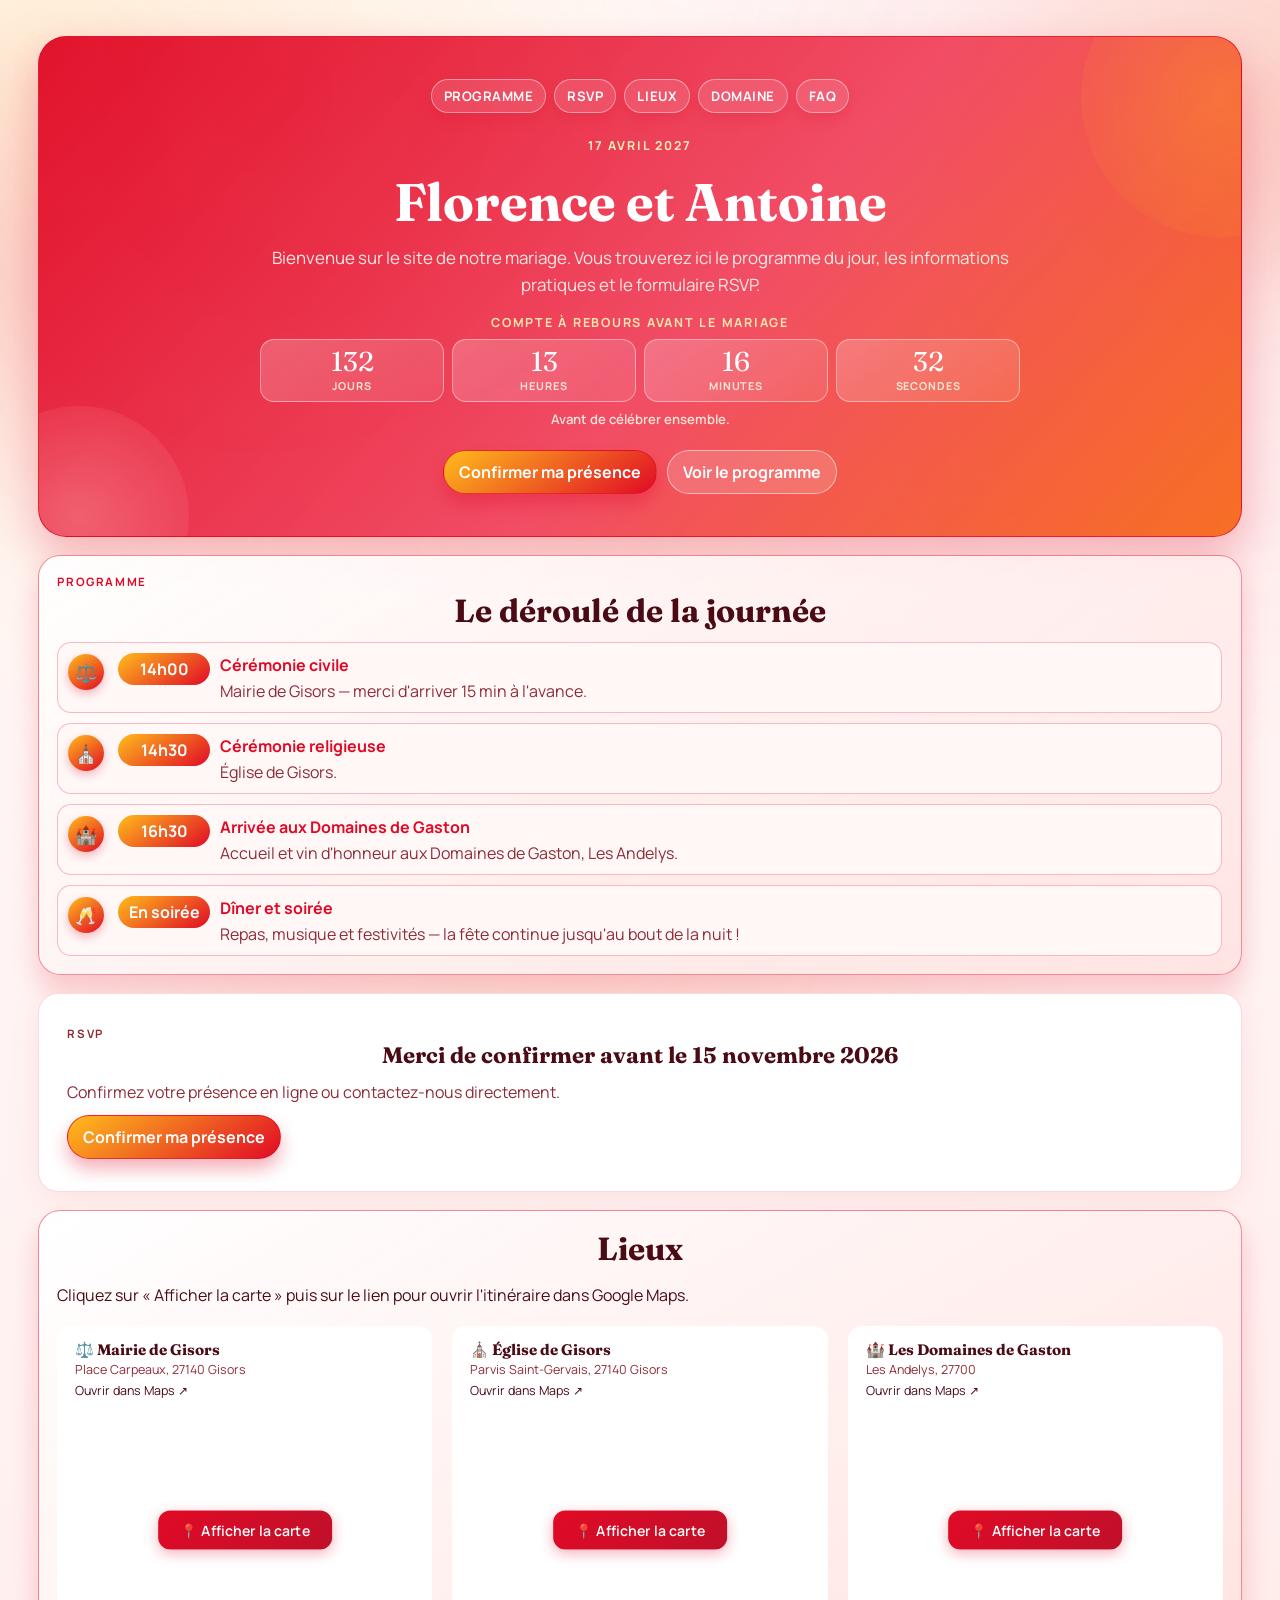
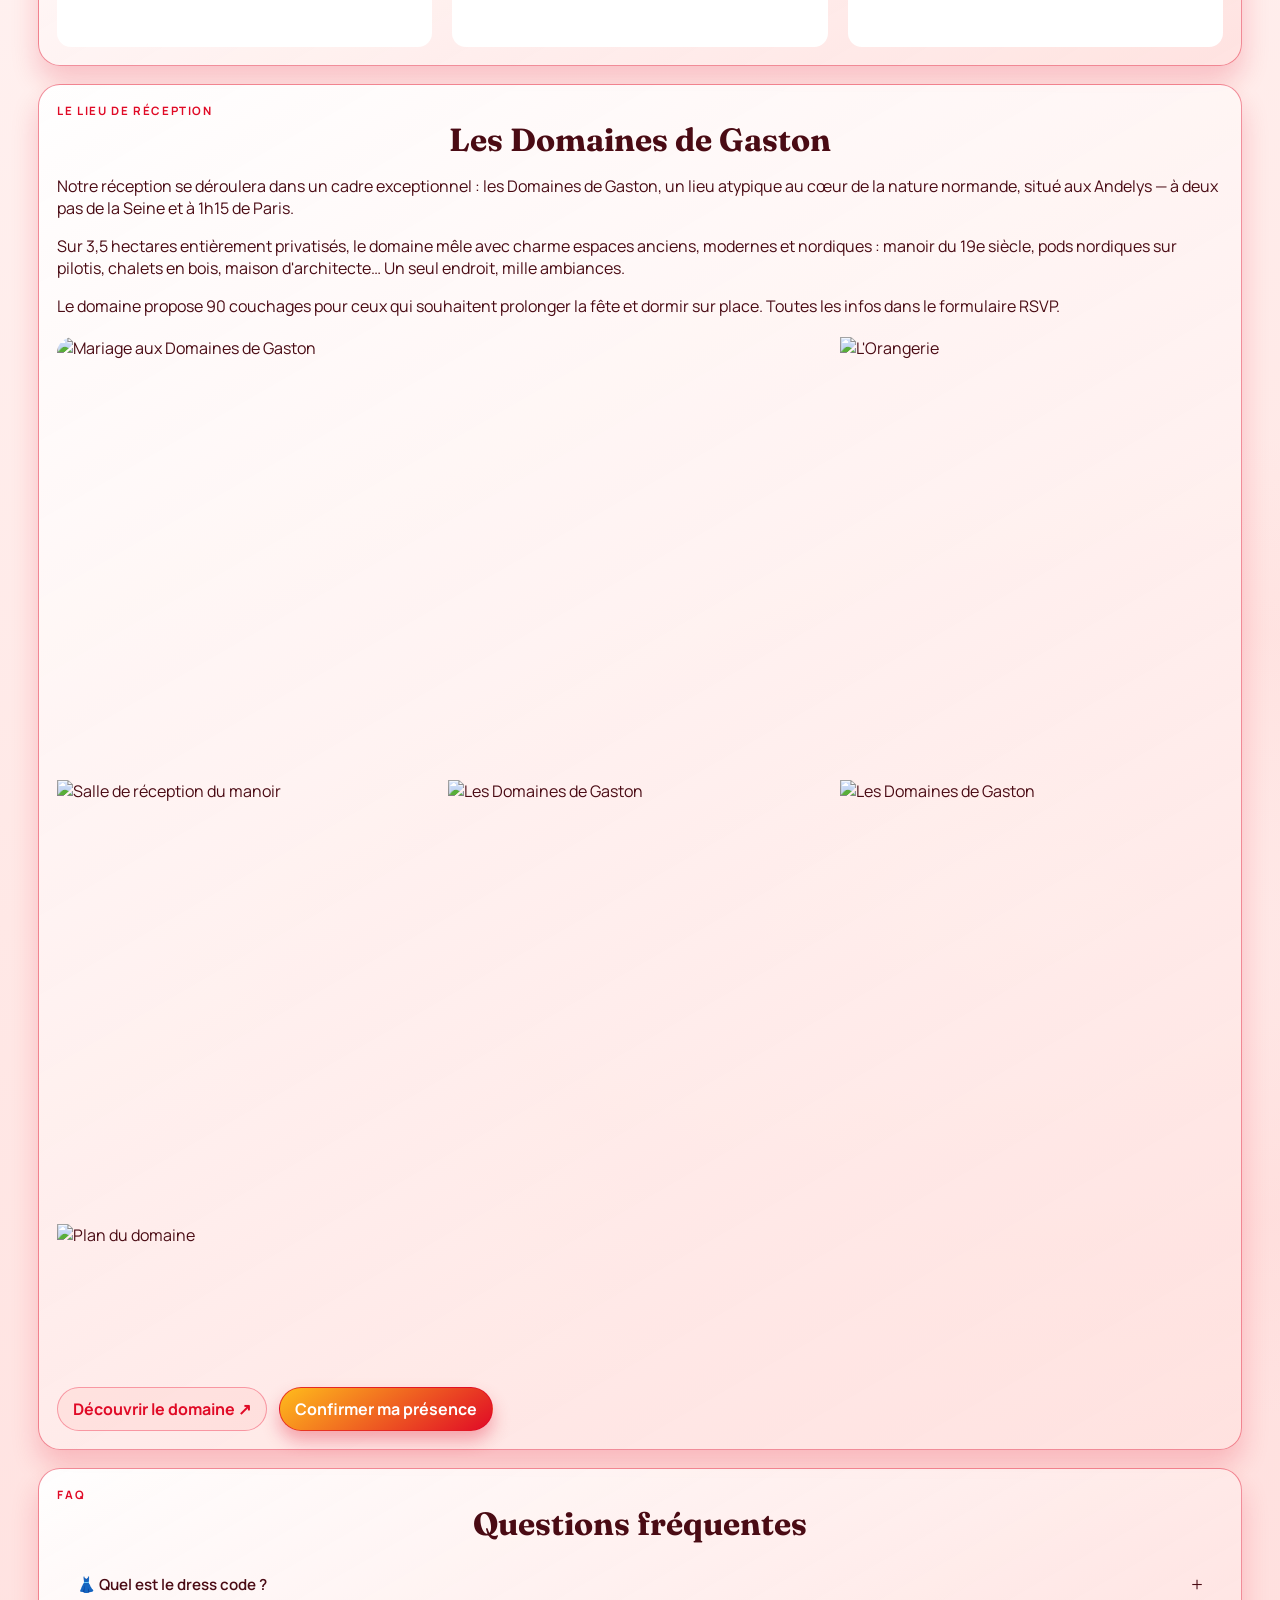
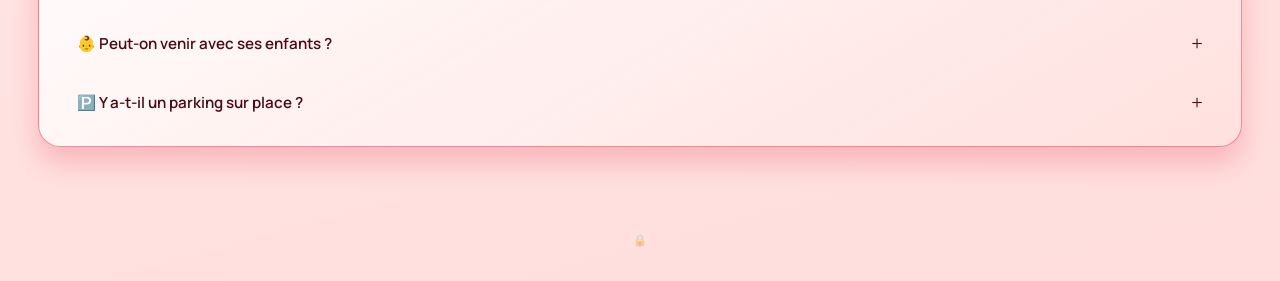
==== commit c2ddd861: "faq: palette de couleurs en bulles" ====
--- a/index.html
+++ b/index.html
@@ -238,7 +238,14 @@
         <details class="faq-item">
           <summary>👗 Quel est le dress code ?</summary>
           <p>Tenue de cérémonie recommandée — costume ou robe habillée. Nous vous demandons d'éviter le blanc pour laisser la place aux mariés. Choisissez des couleurs gaies, on adore ça ! Voici un rappel de notre palette de couleurs :</p>
-          <p class="faq-palette-note"><em>(Palette à venir — restez connectés !)</em></p>
+          <div class="faq-palette">
+            <span class="palette-swatch" style="background:#fff3f2;" title="Crème"></span>
+            <span class="palette-swatch" style="background:#ffdedd;" title="Rose poudré"></span>
+            <span class="palette-swatch" style="background:#ffb7b6;" title="Rose tendre"></span>
+            <span class="palette-swatch" style="background:#f03f59;" title="Rose vif"></span>
+            <span class="palette-swatch" style="background:#ffbd1c;" title="Doré"></span>
+            <span class="palette-swatch" style="background:#f65d08;" title="Corail"></span>
+          </div>
         </details>
 
         <details class="faq-item">
--- a/styles.css
+++ b/styles.css
@@ -4708,10 +4708,23 @@
   margin-top: 1.5rem;
 }
 
-/* ── FAQ palette note ──────────────────────────────────────── */
-.faq-palette-note {
-  margin-top: 0.5rem;
-  font-size: 0.88rem;
-  color: var(--ink-soft, #888);
-  font-style: italic;
-}
+/* ── FAQ palette ───────────────────────────────────────────── */
+.faq-palette {
+  display: flex;
+  flex-wrap: wrap;
+  gap: 10px;
+  margin-top: 0.75rem;
+}
+
+.palette-swatch {
+  width: 36px;
+  height: 36px;
+  border-radius: 50%;
+  display: inline-block;
+  border: 2px solid rgba(74, 11, 20, 0.12);
+  box-shadow: 0 2px 6px rgba(0,0,0,0.1);
+  transition: transform 0.2s ease;
+  cursor: default;
+}
+
+.palette-swatch:hover { transform: scale(1.2); }
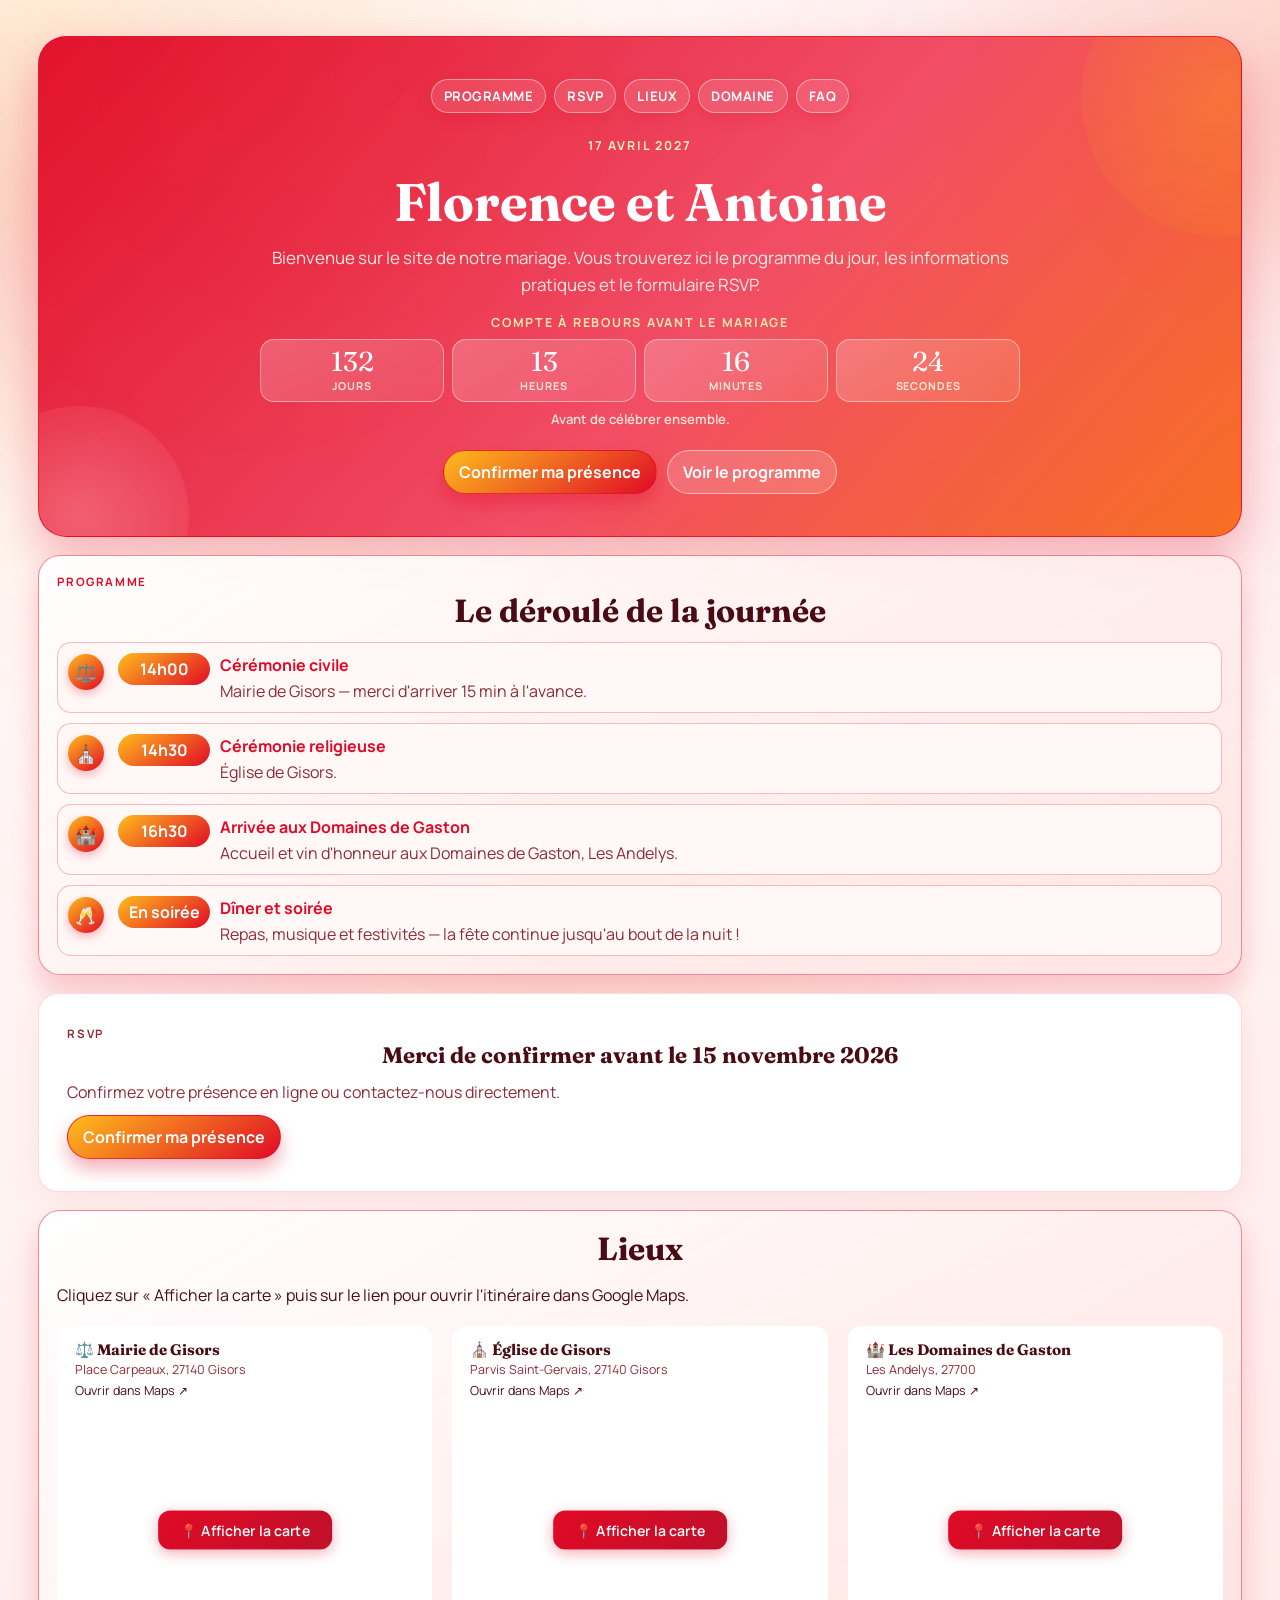
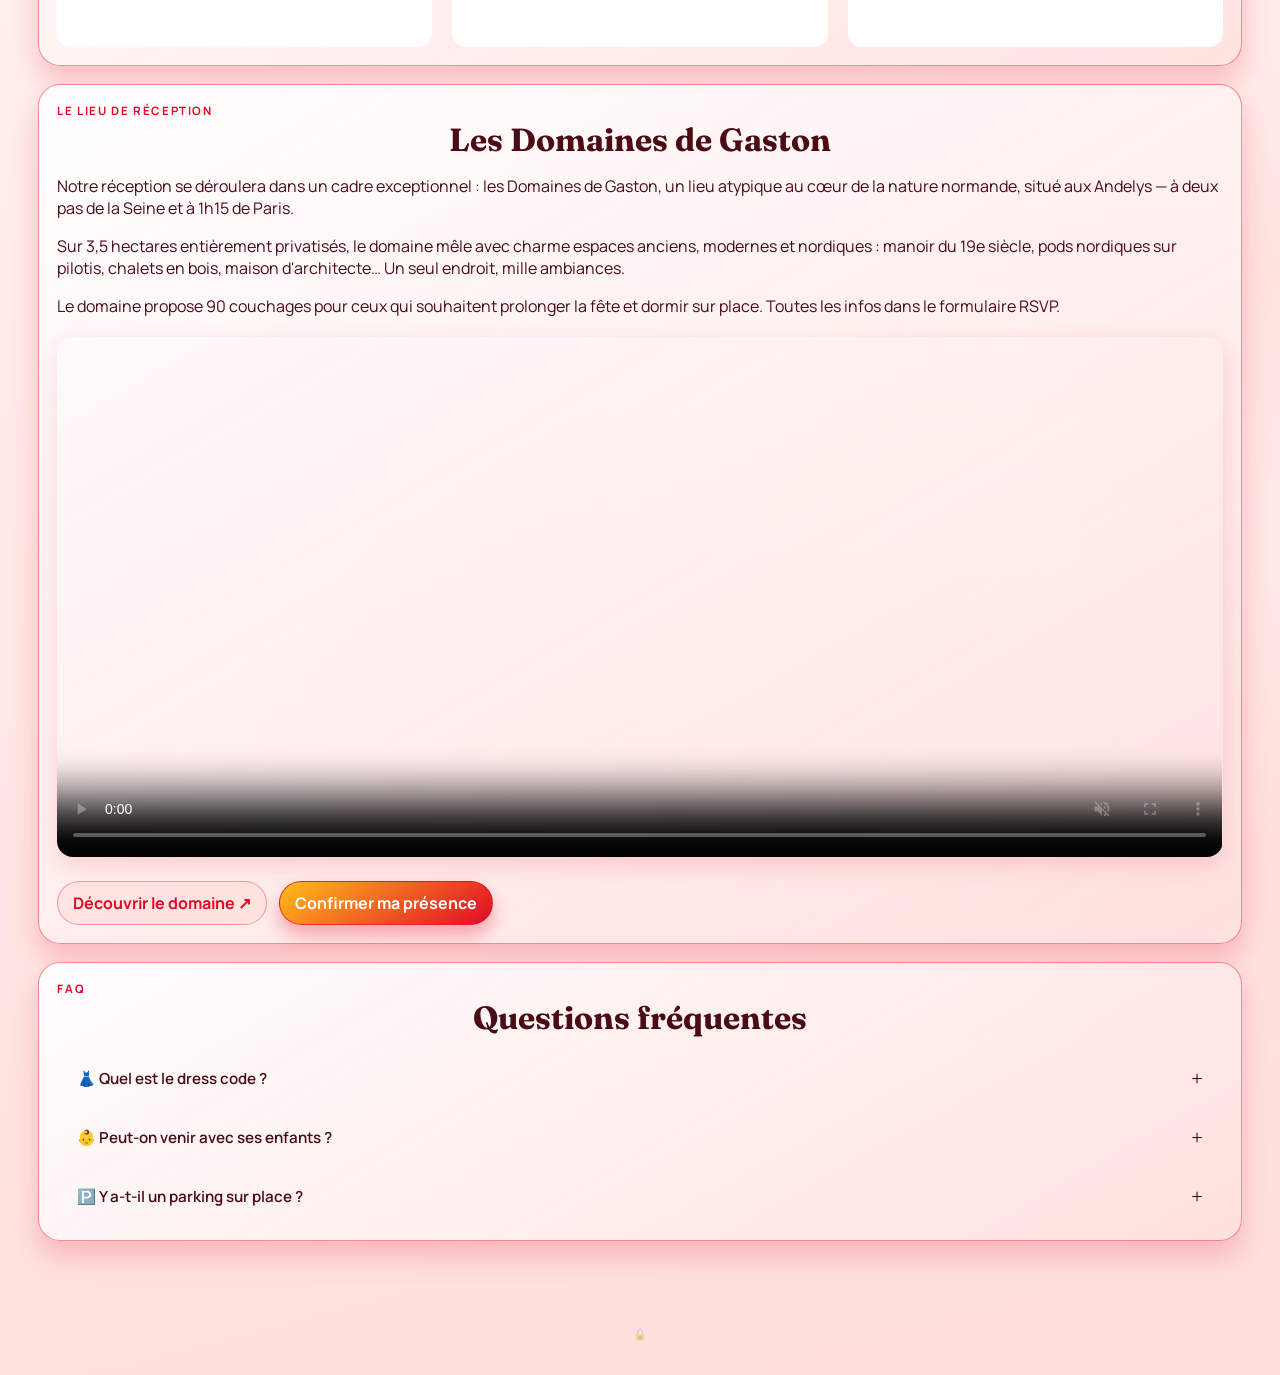
==== commit c179b7f5: "domaine: video de presentation" ====
--- a/index.html
+++ b/index.html
@@ -214,13 +214,10 @@
       <p>Notre réception se déroulera dans un cadre exceptionnel : les Domaines de Gaston, un lieu atypique au cœur de la nature normande, situé aux Andelys — à deux pas de la Seine et à 1h15 de Paris.</p>
       <p>Sur 3,5 hectares entièrement privatisés, le domaine mêle avec charme espaces anciens, modernes et nordiques : manoir du 19e siècle, pods nordiques sur pilotis, chalets en bois, maison d'architecte… Un seul endroit, mille ambiances.</p>
       <p>Le domaine propose 90 couchages pour ceux qui souhaitent prolonger la fête et dormir sur place. Toutes les infos dans le formulaire RSVP.</p>
-      <div class="domaine-gallery">
-        <img src="/assets/domaine/mariage.jpg" alt="Mariage aux Domaines de Gaston" loading="lazy">
-        <img src="/assets/domaine/orangerie.jpg" alt="L'Orangerie" loading="lazy">
-        <img src="/assets/domaine/manoir.jpg" alt="Salle de réception du manoir" loading="lazy">
-        <img src="/assets/domaine/photo2.jpg" alt="Les Domaines de Gaston" loading="lazy">
-        <img src="/assets/domaine/photo3.jpg" alt="Les Domaines de Gaston" loading="lazy">
-        <img src="/assets/domaine/plan.jpg" alt="Plan du domaine" loading="lazy">
+      <div class="domaine-video-wrap">
+        <video class="domaine-video" autoplay muted loop playsinline controls poster="/assets/domaine/mariage.jpg">
+          <source src="/assets/domaine/gaston.mp4" type="video/mp4">
+        </video>
       </div>
       <div class="domaine-actions">
         <a href="https://lesdomainesdegaston.com/" target="_blank" rel="noopener" class="cta cta-secondary">Découvrir le domaine ↗</a>
--- a/styles.css
+++ b/styles.css
@@ -4672,33 +4672,18 @@
 }
 
 /* ── Domaine section ───────────────────────────────────────── */
-.domaine-gallery {
-  display: grid;
-  grid-template-columns: repeat(3, 1fr);
-  gap: 8px;
+.domaine-video-wrap {
   margin: 1.25rem 0;
   border-radius: 16px;
   overflow: hidden;
-}
-
-.domaine-gallery img {
+  box-shadow: 0 8px 24px rgba(224,10,38,0.15);
+}
+
+.domaine-video {
   width: 100%;
-  aspect-ratio: 4/3;
+  display: block;
+  max-height: 520px;
   object-fit: cover;
-  display: block;
-  transition: transform 0.3s ease;
-}
-
-.domaine-gallery img:hover { transform: scale(1.03); }
-
-.domaine-gallery img:first-child {
-  grid-column: span 2;
-  aspect-ratio: 16/9;
-}
-
-@media (max-width: 600px) {
-  .domaine-gallery { grid-template-columns: repeat(2, 1fr); }
-  .domaine-gallery img:first-child { grid-column: span 2; }
 }
 
 .domaine-actions {
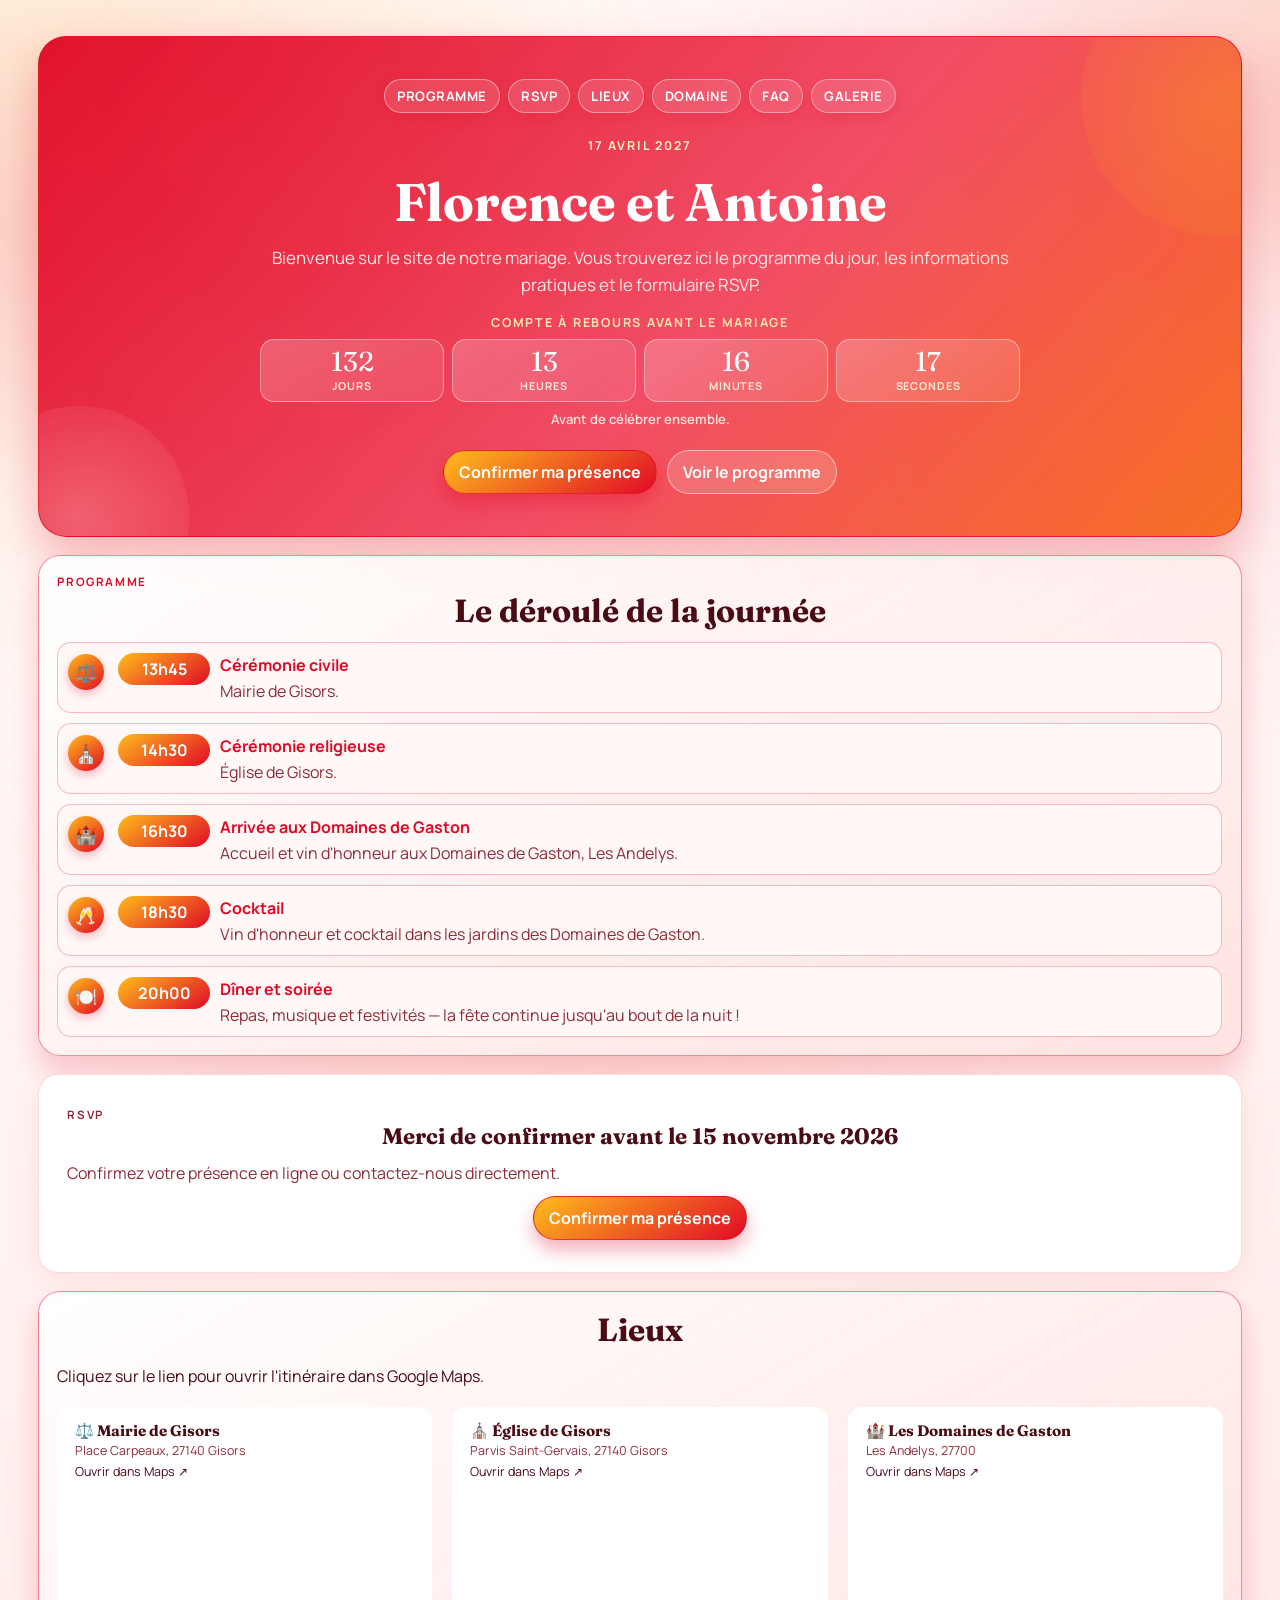
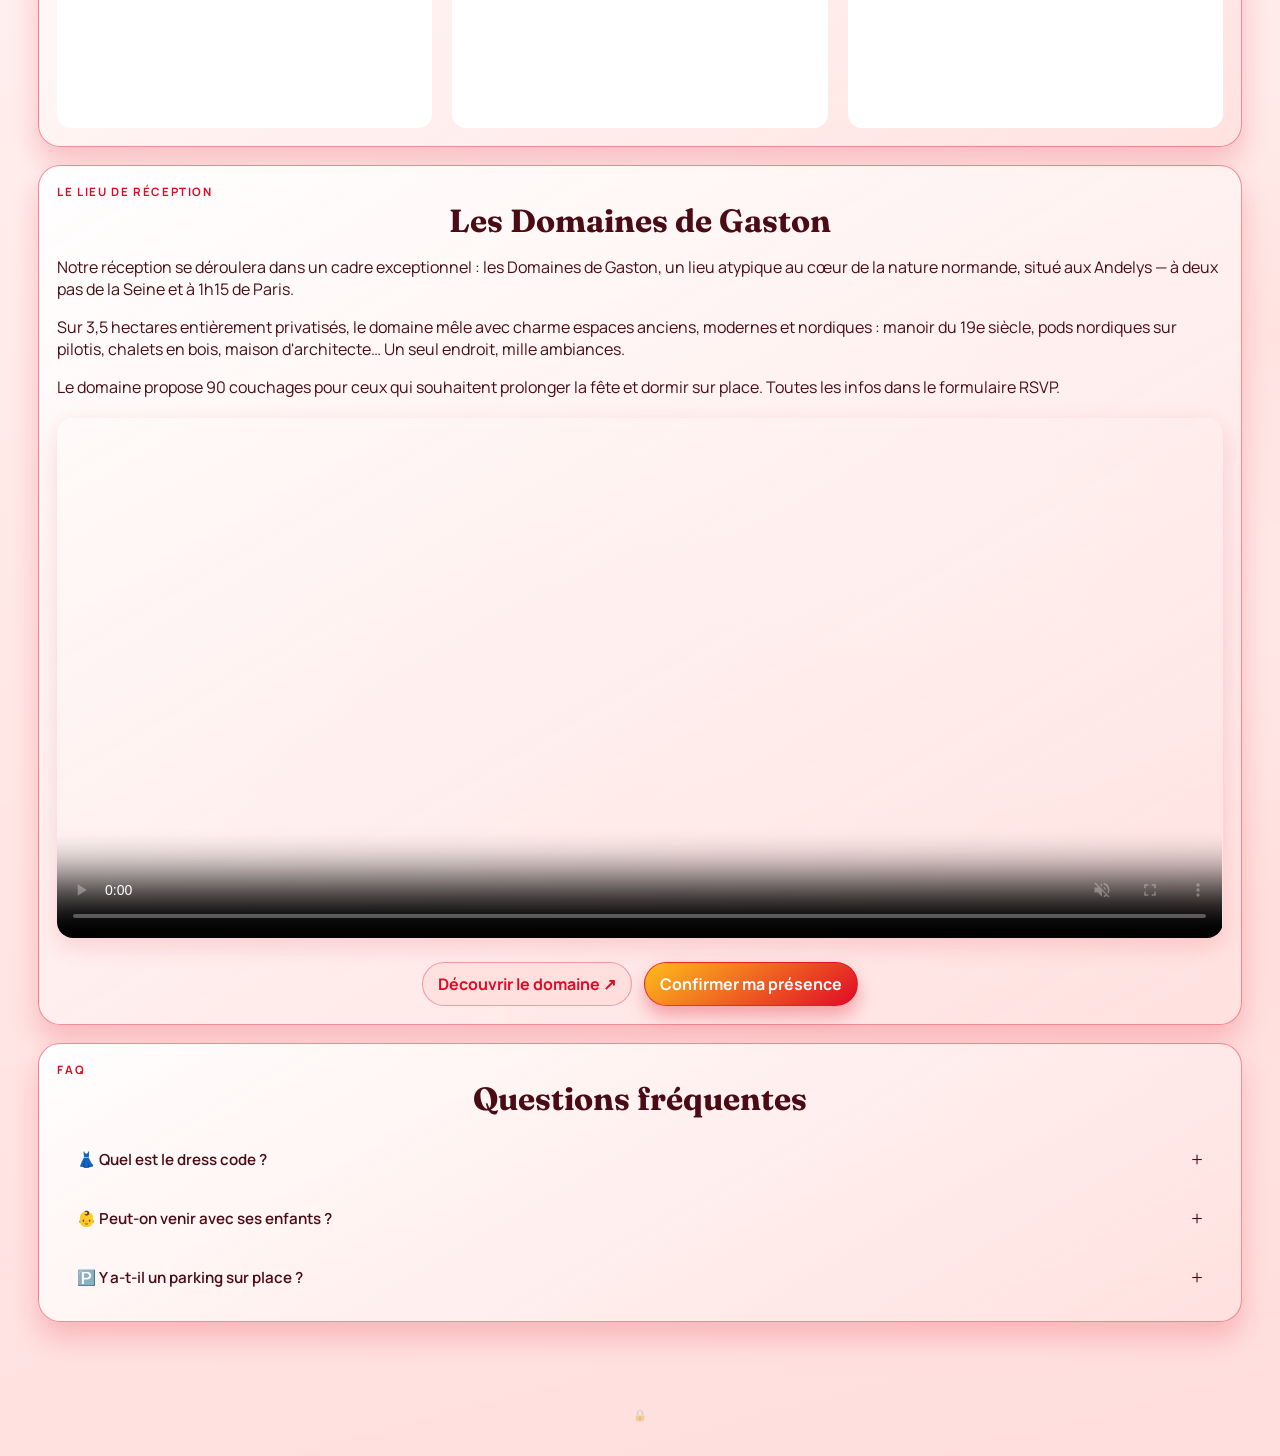
==== commit 0bfb594d: "feat: recherche RSVP flexible, simplification UI organisation, dashboard contextuel - RSVP : recherc" ====
--- a/index.html
+++ b/index.html
@@ -23,6 +23,7 @@
     <a href="#lieux">Lieux</a>
     <a href="#domaine">Domaine</a>
     <a href="#faq">FAQ</a>
+    <a href="galerie.html">Galerie</a>
   </nav>
 
   <main class="app-shell">
@@ -52,11 +53,12 @@
         <span class="petal"></span>
       </div>
       <nav class="top-nav" aria-label="Navigation principale">
-            <a href="#programme">Programme</a>
+        <a href="#programme">Programme</a>
         <a href="#rsvp">RSVP</a>
         <a href="#lieux">Lieux</a>
         <a href="#domaine">Domaine</a>
         <a href="#faq">FAQ</a>
+        <a href="galerie.html">Galerie</a>
       </nav>
       <div class="hero-content">
         <p class="kicker">17 avril 2027</p>
@@ -118,10 +120,10 @@
       <ol class="timeline">
         <li>
           <span class="timeline-icon">⚖️</span>
-          <span class="time">14h00</span>
+          <span class="time">13h45</span>
           <div>
             <h3>Cérémonie civile</h3>
-            <p>Mairie de Gisors — merci d'arriver 15 min à l'avance.</p>
+            <p>Mairie de Gisors.</p>
           </div>
         </li>
         <li>
@@ -142,7 +144,15 @@
         </li>
         <li>
           <span class="timeline-icon">🥂</span>
-          <span class="time">En soirée</span>
+          <span class="time">18h30</span>
+          <div>
+            <h3>Cocktail</h3>
+            <p>Vin d'honneur et cocktail dans les jardins des Domaines de Gaston.</p>
+          </div>
+        </li>
+        <li>
+          <span class="timeline-icon">🍽️</span>
+          <span class="time">20h00</span>
           <div>
             <h3>Dîner et soirée</h3>
             <p>Repas, musique et festivités — la fête continue jusqu'au bout de la nuit !</p>
@@ -167,7 +177,7 @@
       <div class="section-head">
         <h2>Lieux</h2>
       </div>
-      <p>Cliquez sur « Afficher la carte » puis sur le lien pour ouvrir l'itinéraire dans Google Maps.</p>
+      <p>Cliquez sur le lien pour ouvrir l'itinéraire dans Google Maps.</p>
       <div class="maps-grid">
 
         <div class="map-card">
@@ -176,8 +186,8 @@
             <p>Place Carpeaux, 27140 Gisors</p>
             <a href="https://maps.google.com/?q=Mairie+de+Gisors,+27140+Gisors" target="_blank" rel="noopener">Ouvrir dans Maps ↗</a>
           </div>
-          <div class="map-embed" data-src="https://maps.google.com/maps?q=Mairie+de+Gisors,+27140+Gisors,+France&output=embed&z=15">
-            <button class="map-load-btn" type="button">📍 Afficher la carte</button>
+          <div class="map-embed">
+            <iframe src="https://maps.google.com/maps?q=Mairie+de+Gisors,+27140+Gisors,+France&output=embed&z=15" allowfullscreen title="Mairie de Gisors" style="position:absolute;top:0;left:0;width:100%;height:100%;border:0;"></iframe>
           </div>
         </div>
 
@@ -187,8 +197,8 @@
             <p>Parvis Saint-Gervais, 27140 Gisors</p>
             <a href="https://maps.google.com/?q=Cath%C3%A9drale+Saint-Gervais+Gisors" target="_blank" rel="noopener">Ouvrir dans Maps ↗</a>
           </div>
-          <div class="map-embed" data-src="https://maps.google.com/maps?q=Cath%C3%A9drale+Saint-Gervais+Saint-Protais+Gisors,+France&output=embed&z=15">
-            <button class="map-load-btn" type="button">📍 Afficher la carte</button>
+          <div class="map-embed">
+            <iframe src="https://maps.google.com/maps?q=Cath%C3%A9drale+Saint-Gervais+Saint-Protais+Gisors,+France&output=embed&z=15" allowfullscreen title="Église de Gisors" style="position:absolute;top:0;left:0;width:100%;height:100%;border:0;"></iframe>
           </div>
         </div>
 
@@ -198,8 +208,8 @@
             <p>Les Andelys, 27700</p>
             <a href="https://maps.google.com/?q=Les+Domaines+de+Gaston,+Les+Andelys" target="_blank" rel="noopener">Ouvrir dans Maps ↗</a>
           </div>
-          <div class="map-embed" data-src="https://maps.google.com/maps?q=Les+Domaines+de+Gaston,+27700+Les+Andelys,+France&output=embed&z=14">
-            <button class="map-load-btn" type="button">📍 Afficher la carte</button>
+          <div class="map-embed">
+            <iframe src="https://maps.google.com/maps?q=Les+Domaines+de+Gaston,+27700+Les+Andelys,+France&output=embed&z=14" allowfullscreen title="Les Domaines de Gaston" style="position:absolute;top:0;left:0;width:100%;height:100%;border:0;"></iframe>
           </div>
         </div>
 
@@ -265,21 +275,6 @@
   </footer>
 
   <script src="script.js"></script>
-  <script>
-    // ── Cartes en lazy load (chargées au clic) ─────────────────────
-    document.querySelectorAll('.map-embed[data-src]').forEach(embed => {
-      embed.querySelector('.map-load-btn')?.addEventListener('click', () => {
-        const iframe = document.createElement('iframe');
-        iframe.src = embed.dataset.src;
-        iframe.allowFullscreen = true;
-        iframe.title = embed.closest('.map-card')?.querySelector('h3')?.textContent ?? 'Carte';
-        iframe.style.cssText = 'position:absolute;top:0;left:0;width:100%;height:100%;border:0;';
-        embed.replaceChildren(iframe);
-      });
-    });
-
-
-  </script>
 </body>
 </html>
 
--- a/styles.css
+++ b/styles.css
@@ -30,6 +30,7 @@
 
 html {
   scroll-behavior: smooth;
+  scroll-padding-top: 68px;
 }
 
 body {
@@ -612,6 +613,7 @@
   display: flex;
   flex-wrap: wrap;
   gap: 10px;
+  justify-content: center;
 }
 
 .section-card .cta-secondary {
@@ -1044,7 +1046,17 @@
   gap: 14px;
   position: relative;
   z-index: 1;
-}
+  margin-bottom: 18px;
+}
+
+/* Contextual metrics: hide irrelevant cards when not on dashboard */
+#adminContent[data-active-tab]:not([data-active-tab="dashboard"]) .metric-card {
+  display: none;
+}
+#adminContent[data-active-tab="budget"]   .metric-card[data-goto-tab="budget"]   { display: block; }
+#adminContent[data-active-tab="tasks"]    .metric-card[data-goto-tab="tasks"]    { display: block; }
+#adminContent[data-active-tab="guests"]   .metric-card[data-goto-tab="guests"]   { display: block; }
+#adminContent[data-active-tab="traiteur"] .metric-card[data-goto-tab="traiteur"] { display: block; }
 
 .metric-card {
   border: 1px solid rgba(240, 63, 89, 0.5);
@@ -1620,6 +1632,75 @@
   margin: 0 0 10px;
   display: grid;
   gap: 4px;
+}
+
+/* Simplified guest panel */
+.guest-search-input {
+  display: block;
+  width: 100%;
+  padding: 10px 14px;
+  font-size: 1rem;
+  border: 2px solid var(--line);
+  border-radius: var(--radius-md);
+  background: var(--card);
+  color: var(--ink);
+  margin-bottom: 8px;
+  outline: none;
+  transition: border-color 0.2s;
+}
+
+.guest-search-input:focus {
+  border-color: var(--rose);
+}
+
+.guest-filters-compact {
+  display: flex;
+  gap: 6px;
+  margin-bottom: 8px;
+  flex-wrap: wrap;
+}
+
+.guest-filters-compact select {
+  flex: 1 1 0;
+  min-width: 0;
+  padding: 6px 8px;
+  font-size: 0.78rem;
+  border: 1.5px solid var(--line);
+  border-radius: var(--radius-md);
+  background: var(--card);
+  color: var(--ink);
+  cursor: pointer;
+}
+
+.guest-add-details {
+  margin-top: 10px;
+  border: 1.5px solid var(--line);
+  border-radius: var(--radius-md);
+  overflow: hidden;
+}
+
+.guest-add-details summary {
+  padding: 9px 14px;
+  font-size: 0.88rem;
+  font-weight: 700;
+  color: var(--gold-dark);
+  cursor: pointer;
+  user-select: none;
+  list-style: none;
+  display: flex;
+  align-items: center;
+  gap: 6px;
+}
+
+.guest-add-details summary::-webkit-details-marker { display: none; }
+
+.guest-add-details[open] summary {
+  border-bottom: 1.5px solid var(--line);
+}
+
+.guest-add-details > form,
+.guest-add-details > div {
+  padding: 0 12px 12px;
 }
 
 .ghost-action {
@@ -3341,8 +3422,8 @@
   list-style: none;
   margin: 1rem 0 0;
   padding: 0;
-  display: flex;
-  flex-direction: column;
+  display: grid;
+  grid-template-columns: repeat(auto-fill, minmax(280px, 1fr));
   gap: 0.6rem;
 }
 
@@ -4124,6 +4205,9 @@
    ═══════════════════════════════════════════════════════════ */
 .room-canvas-wrapper {
   position: relative;
+  display: flex;
+  gap: 0;
+  align-items: flex-start;
 }
 .table-manage-panel {
   position: absolute;
@@ -4691,6 +4775,7 @@
   flex-wrap: wrap;
   gap: 0.75rem;
   margin-top: 1.5rem;
+  justify-content: center;
 }
 
 /* ── FAQ palette ───────────────────────────────────────────── */
@@ -4713,3 +4798,123 @@
 }
 
 .palette-swatch:hover { transform: scale(1.2); }
+
+/* ═══════════════════════════════════════════════════════════
+   GUEST DRAG SIDEBAR (plan de table — vue salle)
+   ═══════════════════════════════════════════════════════════ */
+.guest-drag-sidebar {
+  width: 180px;
+  flex-shrink: 0;
+  background: var(--card, #fff);
+  border: 1px solid var(--line);
+  border-radius: 12px;
+  overflow: hidden;
+  max-height: 600px;
+  display: flex;
+  flex-direction: column;
+  margin-right: 8px;
+}
+.guest-drag-header {
+  padding: 8px 12px;
+  font-size: 0.78rem;
+  font-weight: 700;
+  text-transform: uppercase;
+  letter-spacing: .04em;
+  color: var(--ink);
+  background: var(--bg-cream, #fff3f2);
+  border-bottom: 1px solid var(--line);
+  display: flex;
+  align-items: center;
+  gap: 6px;
+  flex-shrink: 0;
+}
+.guest-drag-count {
+  background: var(--rose);
+  color: #fff;
+  border-radius: 999px;
+  padding: 1px 7px;
+  font-size: 0.72rem;
+  font-weight: 700;
+}
+.guest-drag-list {
+  overflow-y: auto;
+  flex: 1;
+  padding: 6px 8px;
+  display: flex;
+  flex-direction: column;
+  gap: 3px;
+}
+.guest-drag-section {
+  font-size: 0.68rem;
+  font-weight: 700;
+  text-transform: uppercase;
+  letter-spacing: .05em;
+  color: var(--ink-soft);
+  padding: 4px 4px 2px;
+  margin-top: 4px;
+}
+.guest-drag-item {
+  padding: 5px 8px;
+  border-radius: 7px;
+  font-size: 0.78rem;
+  cursor: grab;
+  user-select: none;
+  border: 1px solid transparent;
+  transition: background .12s, border-color .12s;
+  white-space: nowrap;
+  overflow: hidden;
+  text-overflow: ellipsis;
+}
+.guest-drag-item:not(.is-placed):not(.is-selected) {
+  background: var(--forest-soft, rgba(255,183,182,.34));
+  color: var(--ink);
+  border-color: var(--rose-soft);
+}
+.guest-drag-item:not(.is-placed):not(.is-selected):hover {
+  background: var(--rose-soft);
+  border-color: var(--rose);
+}
+.guest-drag-item.is-placed {
+  background: rgba(34,197,94,.12);
+  color: var(--ink);
+  border-color: rgba(34,197,94,.3);
+  cursor: pointer;
+}
+.guest-drag-item.is-placed:hover {
+  background: rgba(34,197,94,.22);
+}
+.guest-drag-item.is-selected {
+  background: var(--rose);
+  color: #fff;
+  border-color: var(--rose);
+}
+
+/* ═══════════════════════════════════════════════════════════
+   PAIRS (liaisons "toujours ensemble")
+   ═══════════════════════════════════════════════════════════ */
+.pair-item {
+  display: flex;
+  align-items: center;
+  justify-content: space-between;
+  gap: 6px;
+  padding: 4px 6px;
+  border-radius: 6px;
+  font-size: 0.82rem;
+  background: rgba(34,197,94,.08);
+  border: 1px solid rgba(34,197,94,.25);
+}
+.pair-item.is-violation {
+  background: rgba(185,28,28,.08);
+  border-color: rgba(185,28,28,.3);
+}
+.pair-item button {
+  background: none;
+  border: none;
+  cursor: pointer;
+  color: var(--ink-soft);
+  font-size: 0.85rem;
+  padding: 0 2px;
+  line-height: 1;
+  flex-shrink: 0;
+}
+.pair-item button:hover { color: #b91c1c; }
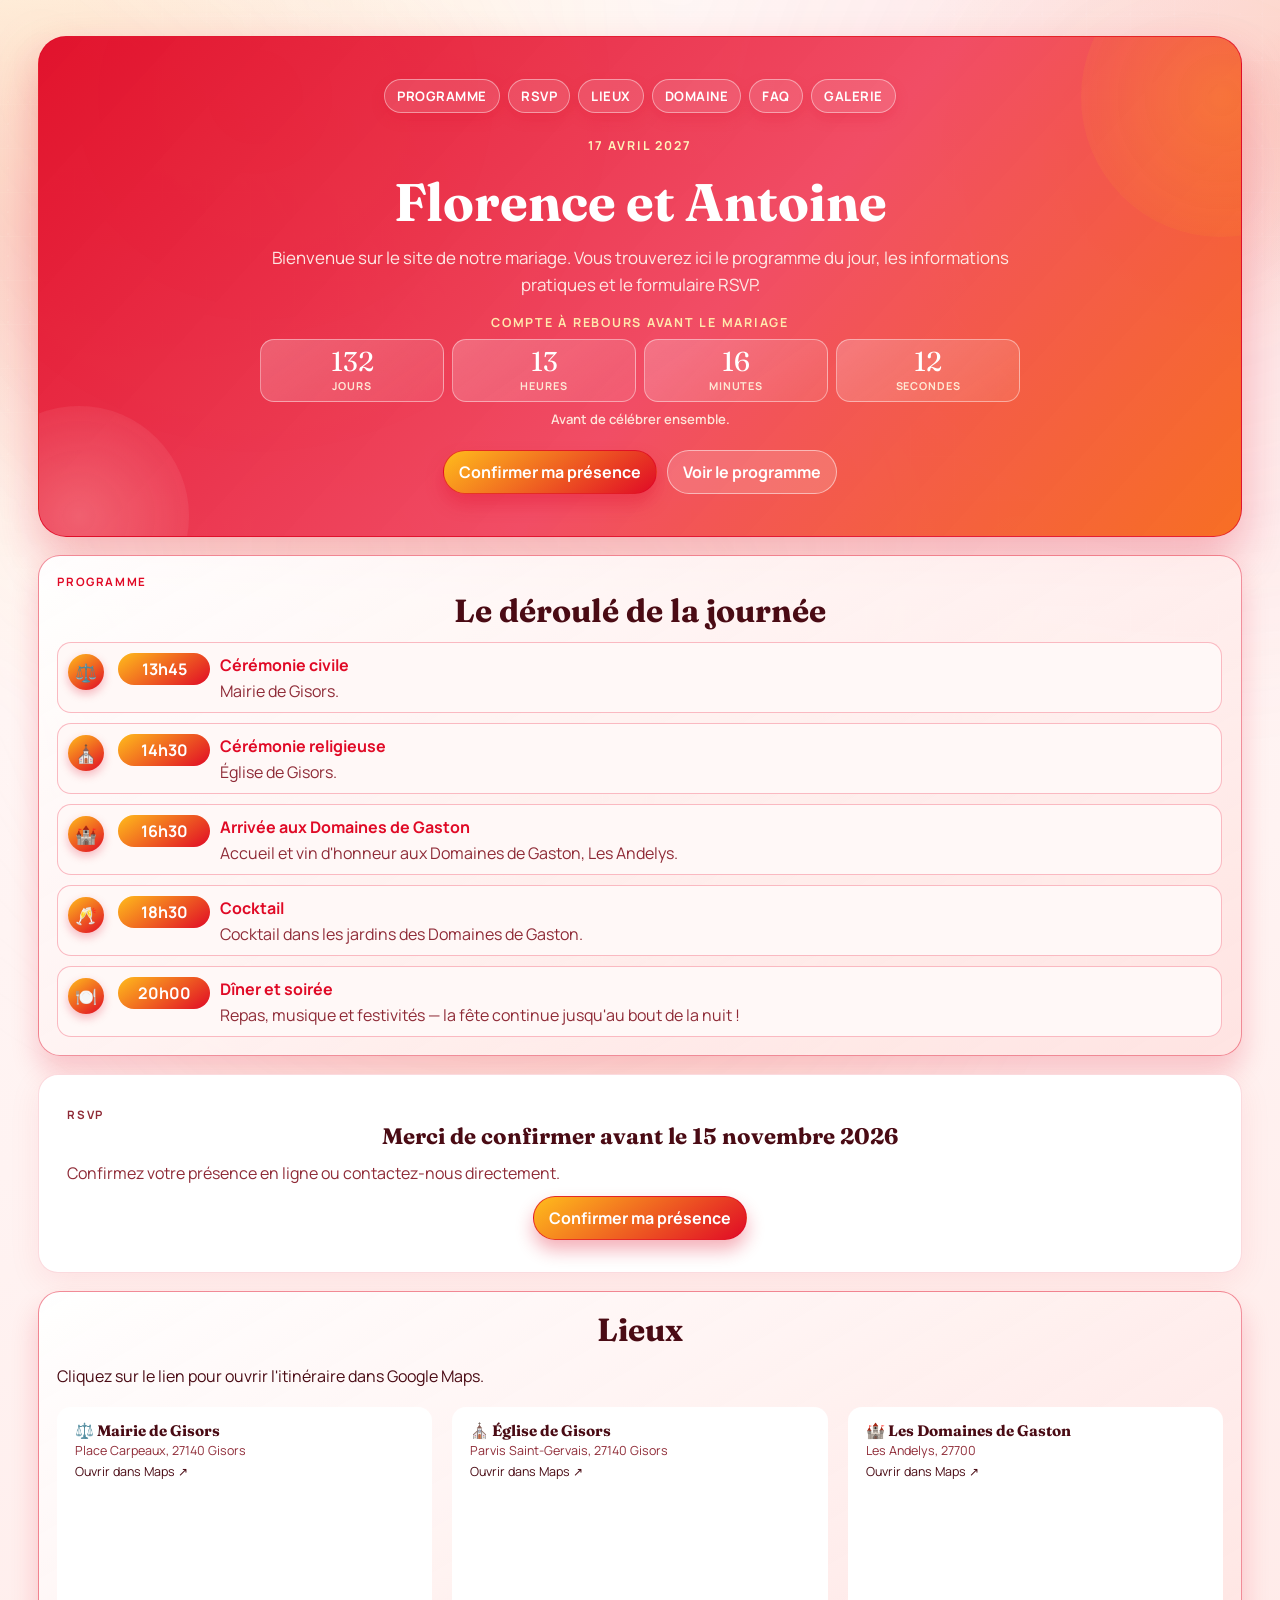
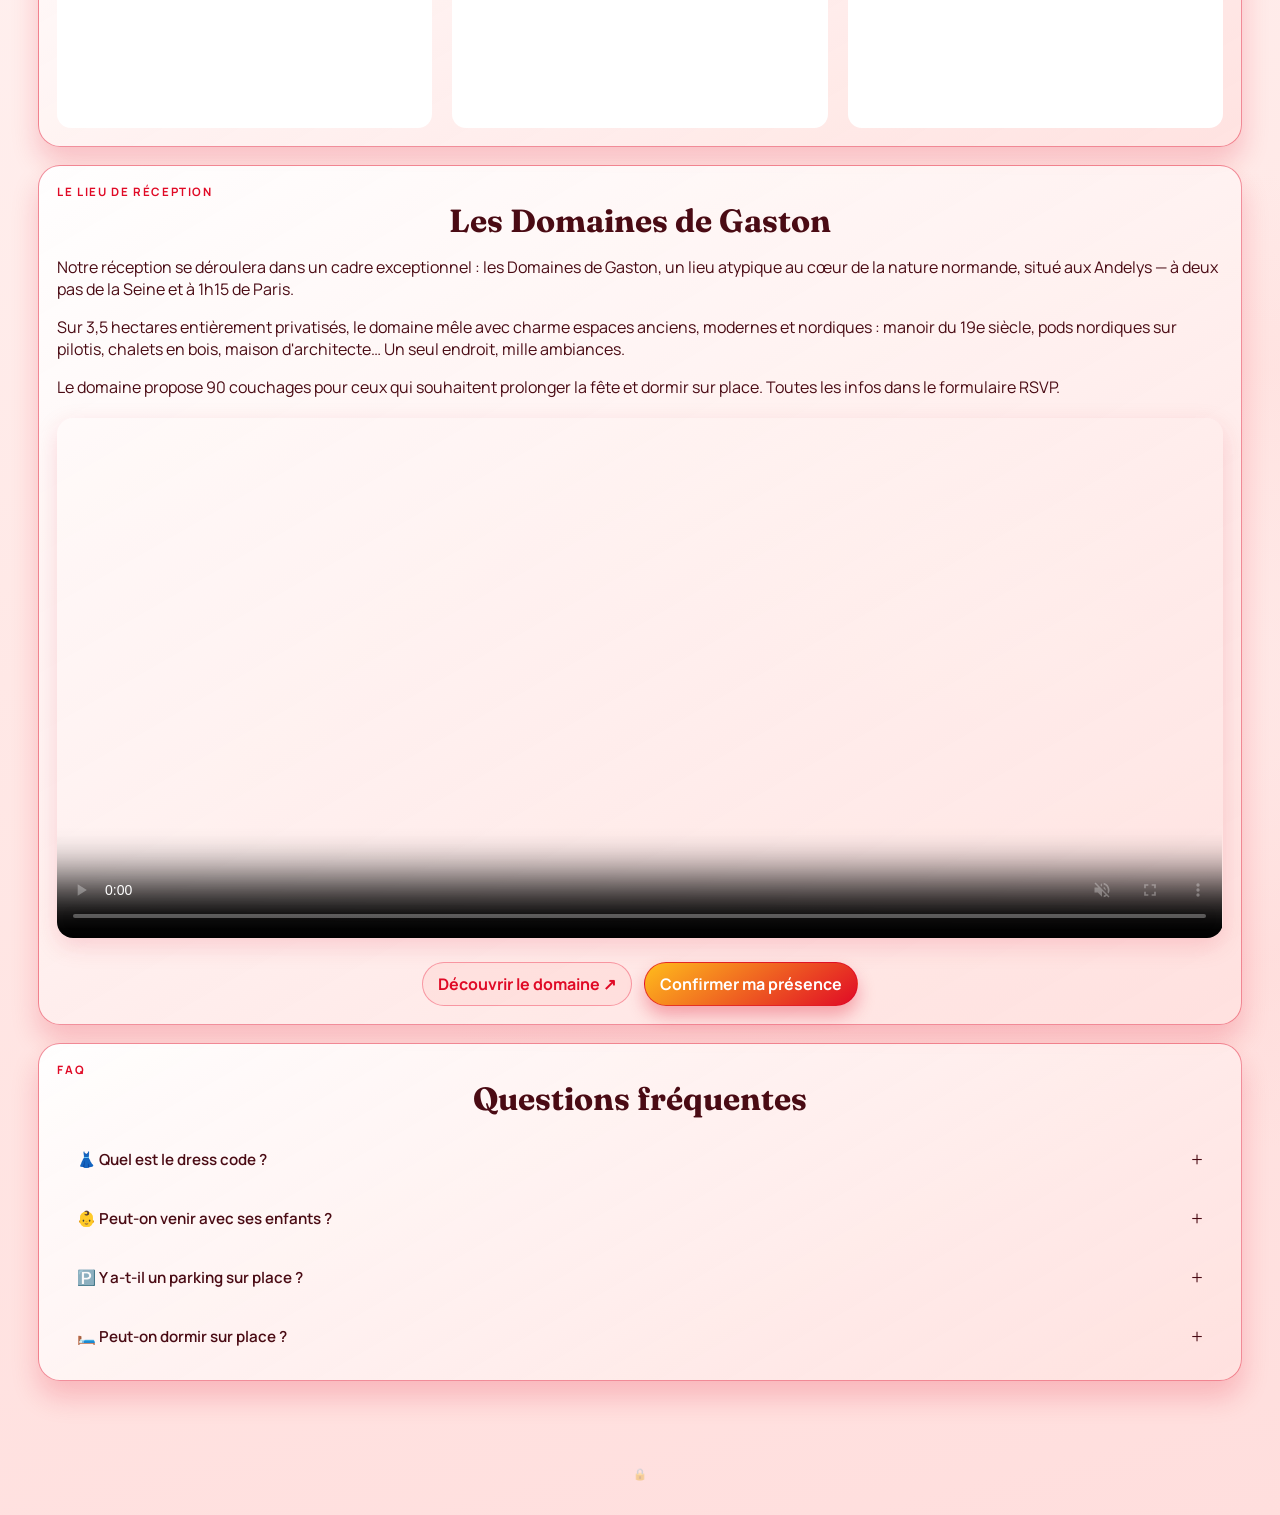
==== commit 64fc45c1: "feat: FAQ hébergement, fix cocktail, RSVP vin d'honneur - Programme : cocktail seul (séparé du vin d" ====
--- a/index.html
+++ b/index.html
@@ -147,7 +147,7 @@
           <span class="time">18h30</span>
           <div>
             <h3>Cocktail</h3>
-            <p>Vin d'honneur et cocktail dans les jardins des Domaines de Gaston.</p>
+            <p>Cocktail dans les jardins des Domaines de Gaston.</p>
           </div>
         </li>
         <li>
@@ -265,6 +265,11 @@
           <p>Oui, des parkings sont disponibles à chaque étape : à la mairie de Gisors, à l'église de Gisors, et aux Domaines de Gaston. Les détails pratiques seront communiqués avant le mariage.</p>
         </details>
 
+        <details class="faq-item">
+          <summary>🛏️ Peut-on dormir sur place ?</summary>
+          <p>Oui, le domaine propose des hébergements pour ceux qui souhaitent prolonger la fête et rester sur place. Les informations détaillées et le tarif sont disponibles dans le formulaire RSVP lors de la confirmation de votre présence. <strong>Merci de passer par nous et non par le domaine directement pour toute réservation.</strong></p>
+        </details>
+
       </div>
     </section>
 
--- a/styles.css
+++ b/styles.css
@@ -4918,3 +4918,260 @@
   flex-shrink: 0;
 }
 .pair-item button:hover { color: #b91c1c; }
+
+/* ══════════════════════════════════════════════════════════
+   Plan de table — layout plandetabl.com style
+   ══════════════════════════════════════════════════════════ */
+
+/* Gate plein écran */
+.pt-gate {
+  position: fixed; inset: 0; z-index: 9999;
+  display: flex; align-items: center; justify-content: center;
+  background: var(--bg);
+}
+.pt-gate.is-hidden { display: none; }
+.pt-gate-card {
+  background: var(--card);
+  border: 1.5px solid var(--line);
+  border-radius: var(--radius-lg);
+  padding: 40px 48px;
+  text-align: center;
+  max-width: 420px; width: 90%;
+  box-shadow: 0 8px 32px rgba(74,11,20,.10);
+}
+
+/* App shell plein écran */
+.pt-app {
+  display: flex; flex-direction: column;
+  position: fixed; inset: 0; z-index: 100;
+  background: var(--bg);
+  overflow: hidden;
+}
+.pt-app.is-hidden { display: none; }
+
+/* ── Topbar ─────────────────────────────────────────────── */
+.pt-topbar {
+  display: flex; align-items: center; gap: 4px;
+  height: 46px; padding: 0 10px;
+  background: var(--card);
+  border-bottom: 1.5px solid var(--line);
+  flex-shrink: 0; overflow-x: auto; overflow-y: hidden;
+}
+.pt-back-btn {
+  text-decoration: none; color: var(--ink-soft);
+  font-size: 0.8rem; font-weight: 600; white-space: nowrap;
+  padding: 4px 8px; border-radius: 6px;
+}
+.pt-back-btn:hover { background: var(--line); color: var(--ink); }
+.pt-app-title {
+  font-family: 'Fraunces', serif; font-size: 0.95rem;
+  color: var(--ink); white-space: nowrap; padding: 0 6px;
+}
+.pt-sync-label {
+  font-size: 0.72rem; color: var(--ink-soft);
+  white-space: nowrap; min-width: 80px;
+}
+.pt-topbar-sep {
+  width: 1px; height: 22px; background: var(--line);
+  margin: 0 4px; flex-shrink: 0;
+}
+.pt-topbar-btn {
+  display: inline-flex; align-items: center; gap: 4px;
+  padding: 4px 9px; border-radius: 6px;
+  background: none; border: 1.5px solid transparent;
+  font-size: 0.78rem; font-weight: 600; cursor: pointer;
+  white-space: nowrap; color: var(--ink); transition: background 0.15s, border-color 0.15s;
+}
+.pt-topbar-btn:hover { background: var(--line); }
+.pt-topbar-btn.is-active {
+  background: var(--rose-pale, #fce7ea);
+  border-color: var(--rose);
+  color: var(--rose);
+}
+@media (prefers-color-scheme: dark) {
+  .pt-topbar-btn.is-active {
+    background: rgba(176,44,80,.18);
+    border-color: var(--rose);
+    color: var(--rose);
+  }
+}
+.pt-zoom-group { display: flex; align-items: center; gap: 2px; }
+.pt-zoom-val {
+  font-size: 0.78rem; font-weight: 700; min-width: 36px;
+  text-align: center; color: var(--ink);
+}
+
+/* ── Workspace (3 colonnes) ─────────────────────────────── */
+.pt-workspace {
+  display: flex; flex: 1; min-height: 0; overflow: hidden;
+}
+
+/* ── Sidebar gauche ─────────────────────────────────────── */
+.pt-sidebar-left {
+  width: 130px; flex-shrink: 0;
+  background: var(--card);
+  border-right: 1.5px solid var(--line);
+  overflow-y: auto; overflow-x: hidden;
+  padding: 8px 6px 16px;
+  display: flex; flex-direction: column; gap: 3px;
+  position: relative;
+}
+/* menu disposition inline dans la sidebar */
+.pt-sidebar-left .room-layout-menu {
+  position: static;
+  box-shadow: none;
+  border: 1.5px solid var(--line);
+  border-radius: 8px;
+  background: var(--bg);
+  margin: 2px 0 4px;
+  overflow: hidden;
+}
+.pt-sidebar-left .layout-menu-item {
+  display: block; width: 100%; text-align: left;
+  padding: 6px 10px; font-size: 0.75rem;
+  border: none; background: none; cursor: pointer;
+  color: var(--ink);
+}
+.pt-sidebar-left .layout-menu-item:hover { background: var(--line); }
+.pt-sb-group {
+  font-size: 0.62rem; font-weight: 800; letter-spacing: .08em;
+  color: var(--ink-soft); padding: 10px 4px 4px;
+  text-transform: uppercase;
+}
+.pt-sb-btn {
+  display: flex; align-items: center; gap: 7px;
+  padding: 7px 8px; border-radius: 8px;
+  background: none; border: 1.5px solid transparent;
+  font-size: 0.8rem; font-weight: 600; cursor: pointer;
+  color: var(--ink); width: 100%; text-align: left;
+  transition: background 0.12s, border-color 0.12s;
+}
+.pt-sb-btn:hover {
+  background: var(--line);
+  border-color: var(--rose);
+}
+.pt-sb-icon {
+  width: 18px; height: 18px; flex-shrink: 0; color: var(--rose);
+}
+
+/* ── Zone canvas ─────────────────────────────────────────── */
+.pt-canvas-area {
+  flex: 1; min-width: 0;
+  display: flex; flex-direction: column;
+  position: relative; overflow: hidden;
+  background: var(--bg);
+}
+.pt-canvas-area .room-canvas-container {
+  flex: 1; min-height: 0;
+  position: relative; overflow: hidden;
+}
+.pt-canvas-area canvas {
+  display: block;
+}
+.pt-canvas-stats {
+  font-size: 0.78rem; color: var(--ink-soft);
+  padding: 4px 12px; background: var(--card);
+  border-bottom: 1px solid var(--line);
+  white-space: nowrap; overflow: hidden; text-overflow: ellipsis;
+}
+/* Panels flottants sur le canvas */
+.pt-canvas-area .room-search-bar {
+  position: absolute; top: 40px; left: 50%; transform: translateX(-50%);
+  z-index: 15; width: min(400px, 80%);
+}
+.pt-canvas-area .room-legend-panel,
+.pt-canvas-area .room-config-panel {
+  position: absolute; top: 40px; left: 12px; z-index: 15;
+  max-width: 340px;
+}
+.pt-canvas-area .room-violations-panel {
+  position: absolute; bottom: 8px; left: 50%; transform: translateX(-50%);
+  z-index: 15; width: min(600px, 90%);
+}
+/* Table manage panel flottant sur la canvas */
+.pt-canvas-area .table-manage-panel {
+  position: absolute;
+  top: 0; right: 0; bottom: 0;
+  width: 220px; z-index: 20;
+  box-shadow: -2px 0 12px rgba(74,11,20,.12);
+}
+
+/* ── Sidebar droite ─────────────────────────────────────── */
+.pt-sidebar-right {
+  width: 190px; flex-shrink: 0;
+  background: var(--card);
+  border-left: 1.5px solid var(--line);
+  display: flex; flex-direction: column;
+  overflow: hidden;
+}
+.pt-rhs-head {
+  display: flex; align-items: center; justify-content: space-between;
+  padding: 10px 12px 8px;
+  border-bottom: 1.5px solid var(--line);
+  flex-shrink: 0;
+}
+.pt-rhs-title {
+  font-size: 0.83rem; font-weight: 700; color: var(--ink);
+}
+.pt-rhs-list {
+  flex: 1; overflow-y: auto; overflow-x: hidden;
+  padding: 6px 4px;
+}
+
+/* ── Overlay liste ───────────────────────────────────────── */
+.pt-list-overlay {
+  position: fixed; inset: 0; z-index: 200;
+  background: rgba(20,5,10,.55);
+  display: flex; align-items: stretch; justify-content: flex-end;
+}
+.pt-list-overlay.is-hidden { display: none; }
+.pt-list-panel {
+  width: min(920px, 92vw);
+  background: var(--bg);
+  display: flex; flex-direction: column;
+  overflow: hidden;
+  box-shadow: -4px 0 24px rgba(74,11,20,.18);
+}
+.pt-list-panel-head {
+  display: flex; align-items: center; justify-content: space-between;
+  padding: 14px 20px;
+  border-bottom: 1.5px solid var(--line);
+  background: var(--card);
+  flex-shrink: 0;
+}
+.pt-list-panel-head h3 {
+  font-family: 'Fraunces', serif; font-size: 1.15rem;
+  margin: 0; color: var(--ink);
+}
+.pt-list-close {
+  background: none; border: 1.5px solid var(--line);
+  border-radius: 8px; padding: 5px 12px;
+  font-size: 0.82rem; font-weight: 700; cursor: pointer;
+  color: var(--ink-soft);
+}
+.pt-list-close:hover { background: var(--line); color: var(--ink); }
+.pt-list-body {
+  flex: 1; overflow-y: auto; overflow-x: hidden;
+  display: flex; gap: 16px; padding: 16px;
+  align-items: flex-start;
+}
+.pt-col-left {
+  display: flex; flex-direction: column; gap: 16px;
+  width: 300px; flex-shrink: 0;
+}
+
+/* ── Masquer les anciens éléments inutiles ──────────────── */
+body[data-page="plan-table"] .app-shell,
+body[data-page="plan-table"] .hero,
+body[data-page="plan-table"] .private-zone,
+body[data-page="plan-table"] .section-head,
+body[data-page="plan-table"] .private-tools-head,
+body[data-page="plan-table"] .view-toggle,
+body[data-page="plan-table"] .room-toolbar,
+body[data-page="plan-table"] .room-search-bar:not(.pt-canvas-area .room-search-bar) {
+  display: none !important;
+}
+/* admin-gate style de base */
+body[data-page="plan-table"] .admin-gate {
+  border: none; background: none; padding: 0;
+}
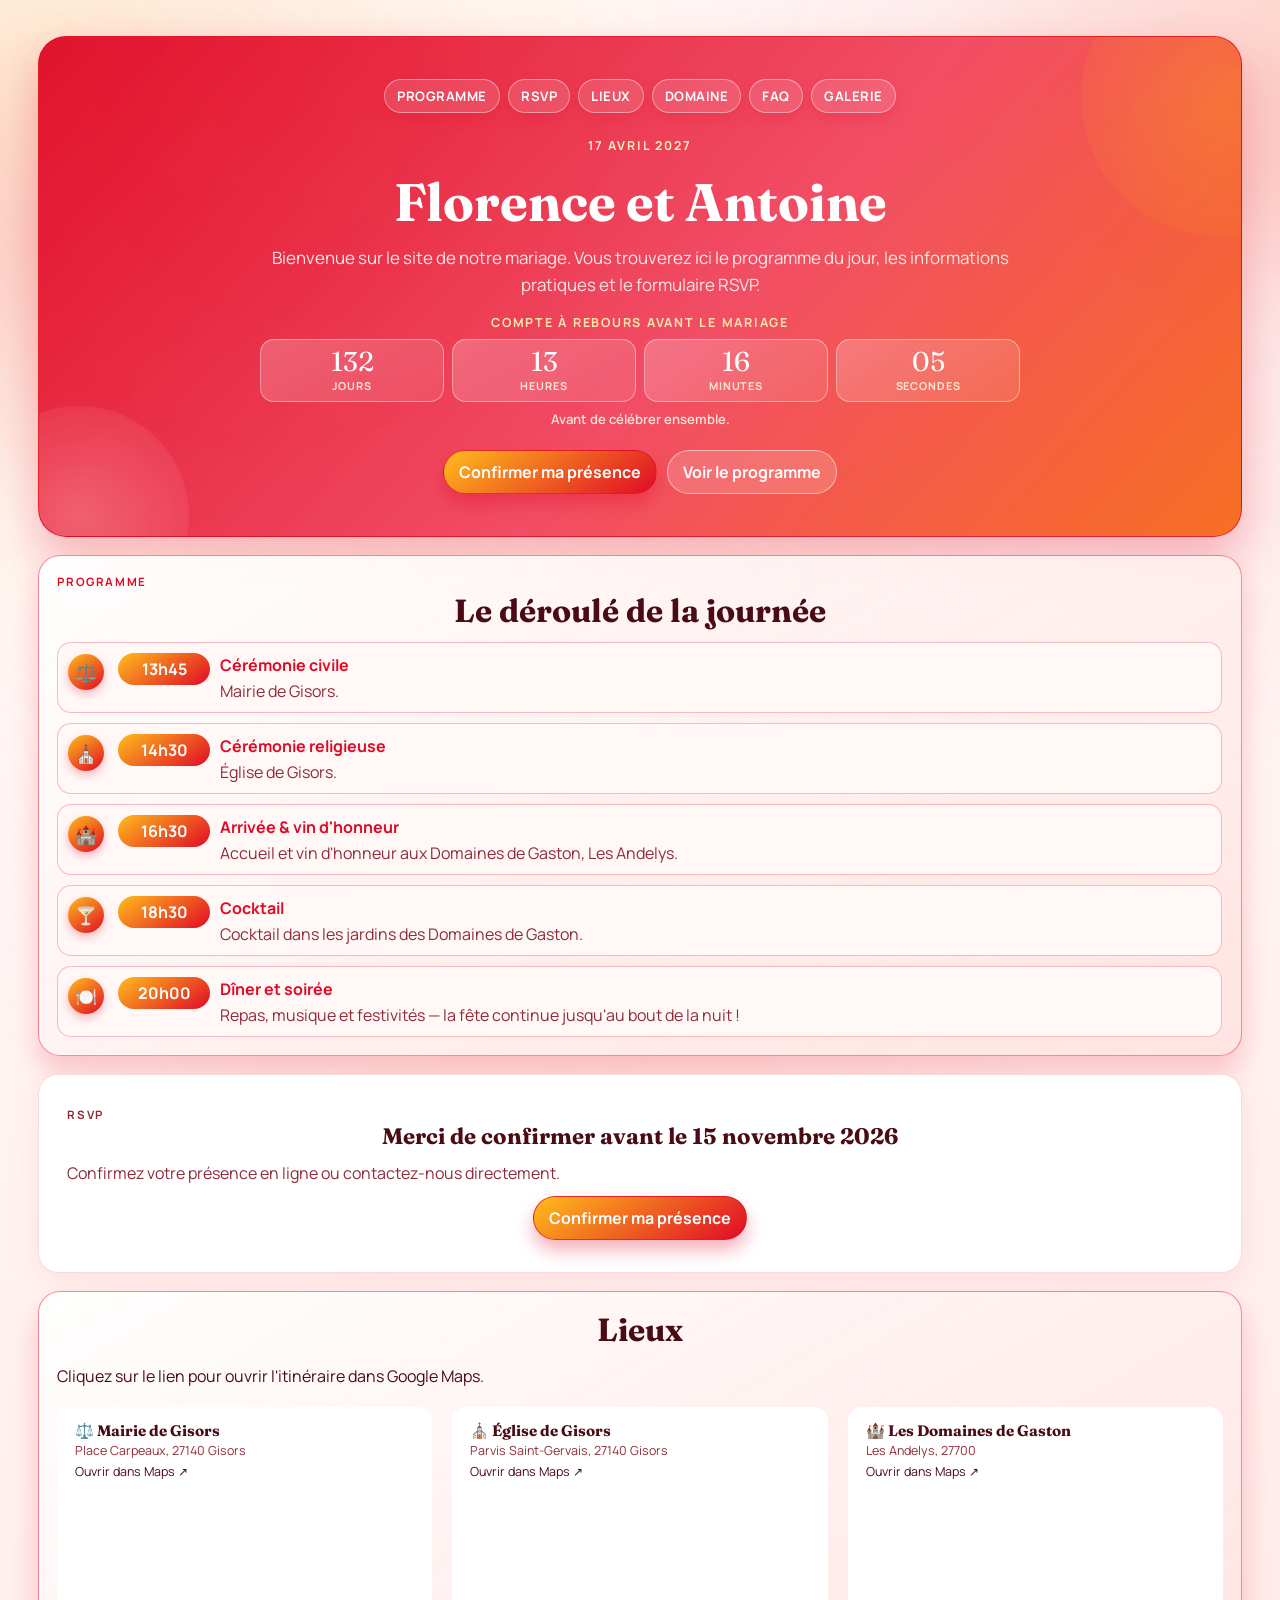
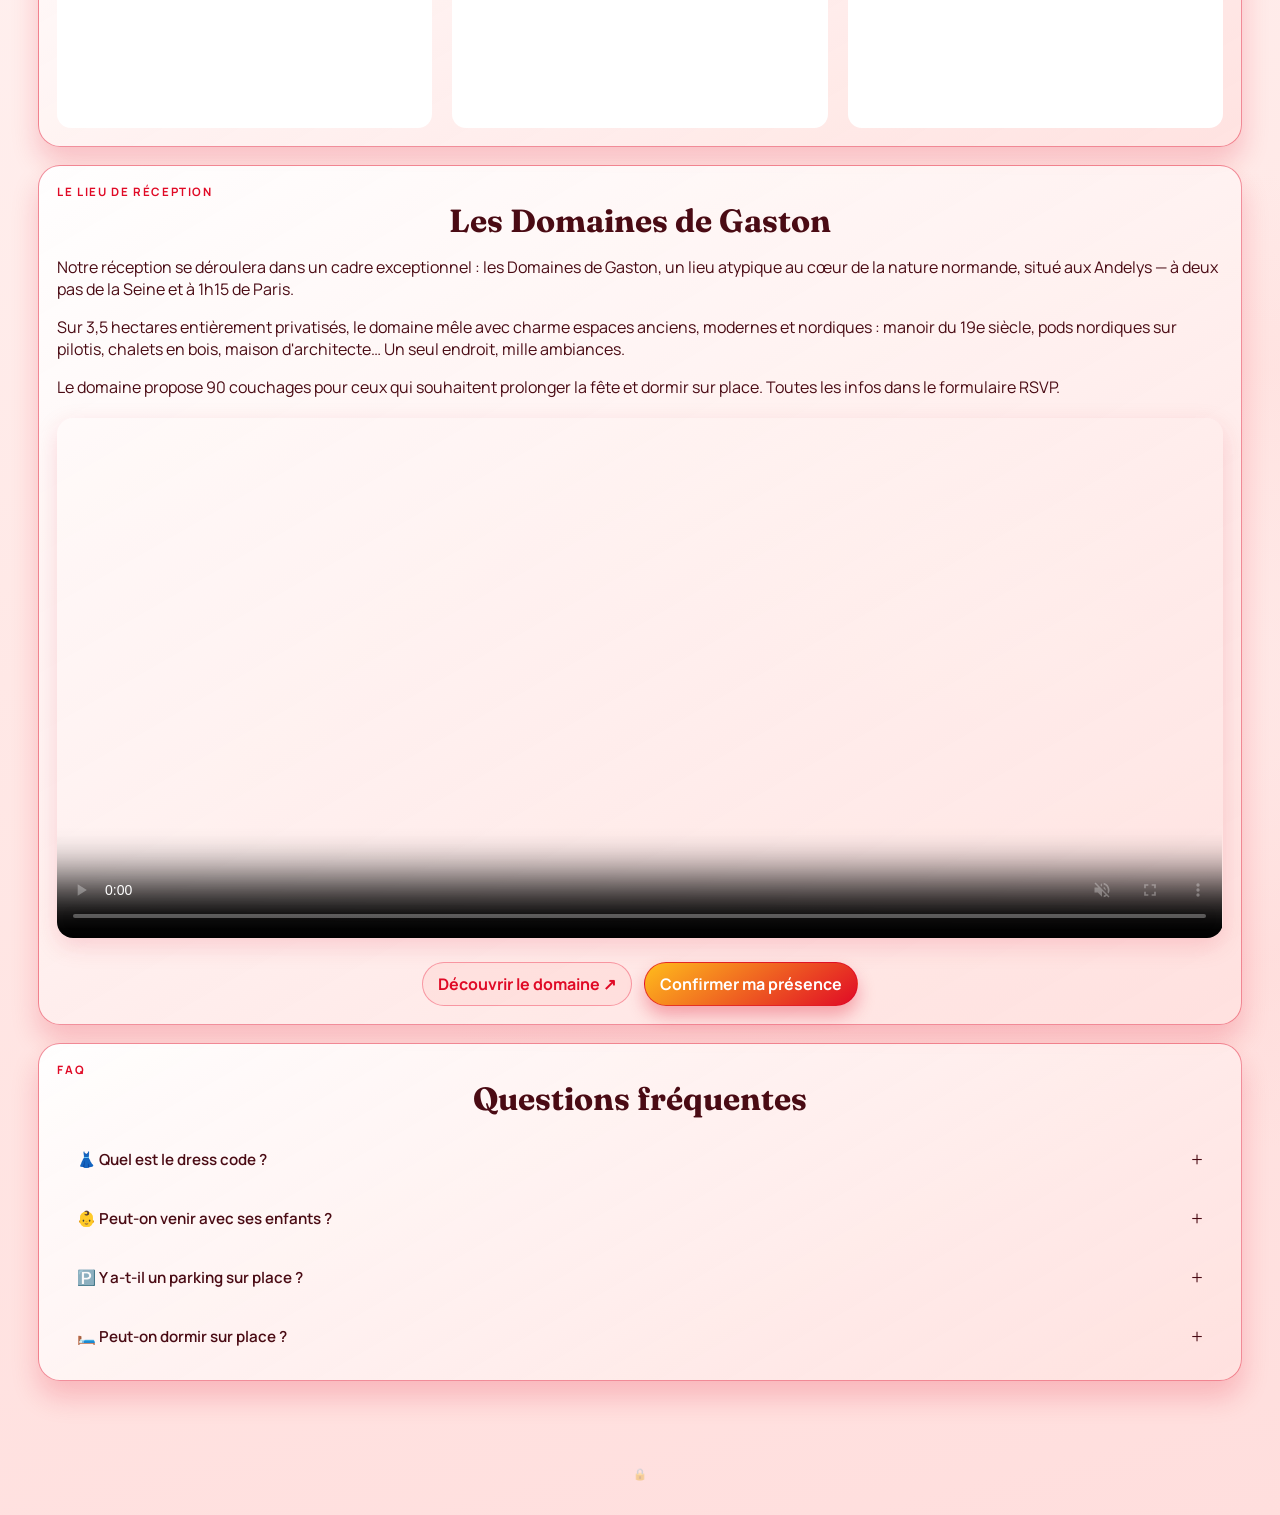
==== commit fedbd153: "fix: timeline 16h30 = arrivée & vin d'honneur, 18h30 = cocktail seul Co-Authored-By: Claude Sonnet 4" ====
--- a/index.html
+++ b/index.html
@@ -138,12 +138,12 @@
           <span class="timeline-icon">🏰</span>
           <span class="time">16h30</span>
           <div>
-            <h3>Arrivée aux Domaines de Gaston</h3>
+            <h3>Arrivée &amp; vin d'honneur</h3>
             <p>Accueil et vin d'honneur aux Domaines de Gaston, Les Andelys.</p>
           </div>
         </li>
         <li>
-          <span class="timeline-icon">🥂</span>
+          <span class="timeline-icon">🍸</span>
           <span class="time">18h30</span>
           <div>
             <h3>Cocktail</h3>
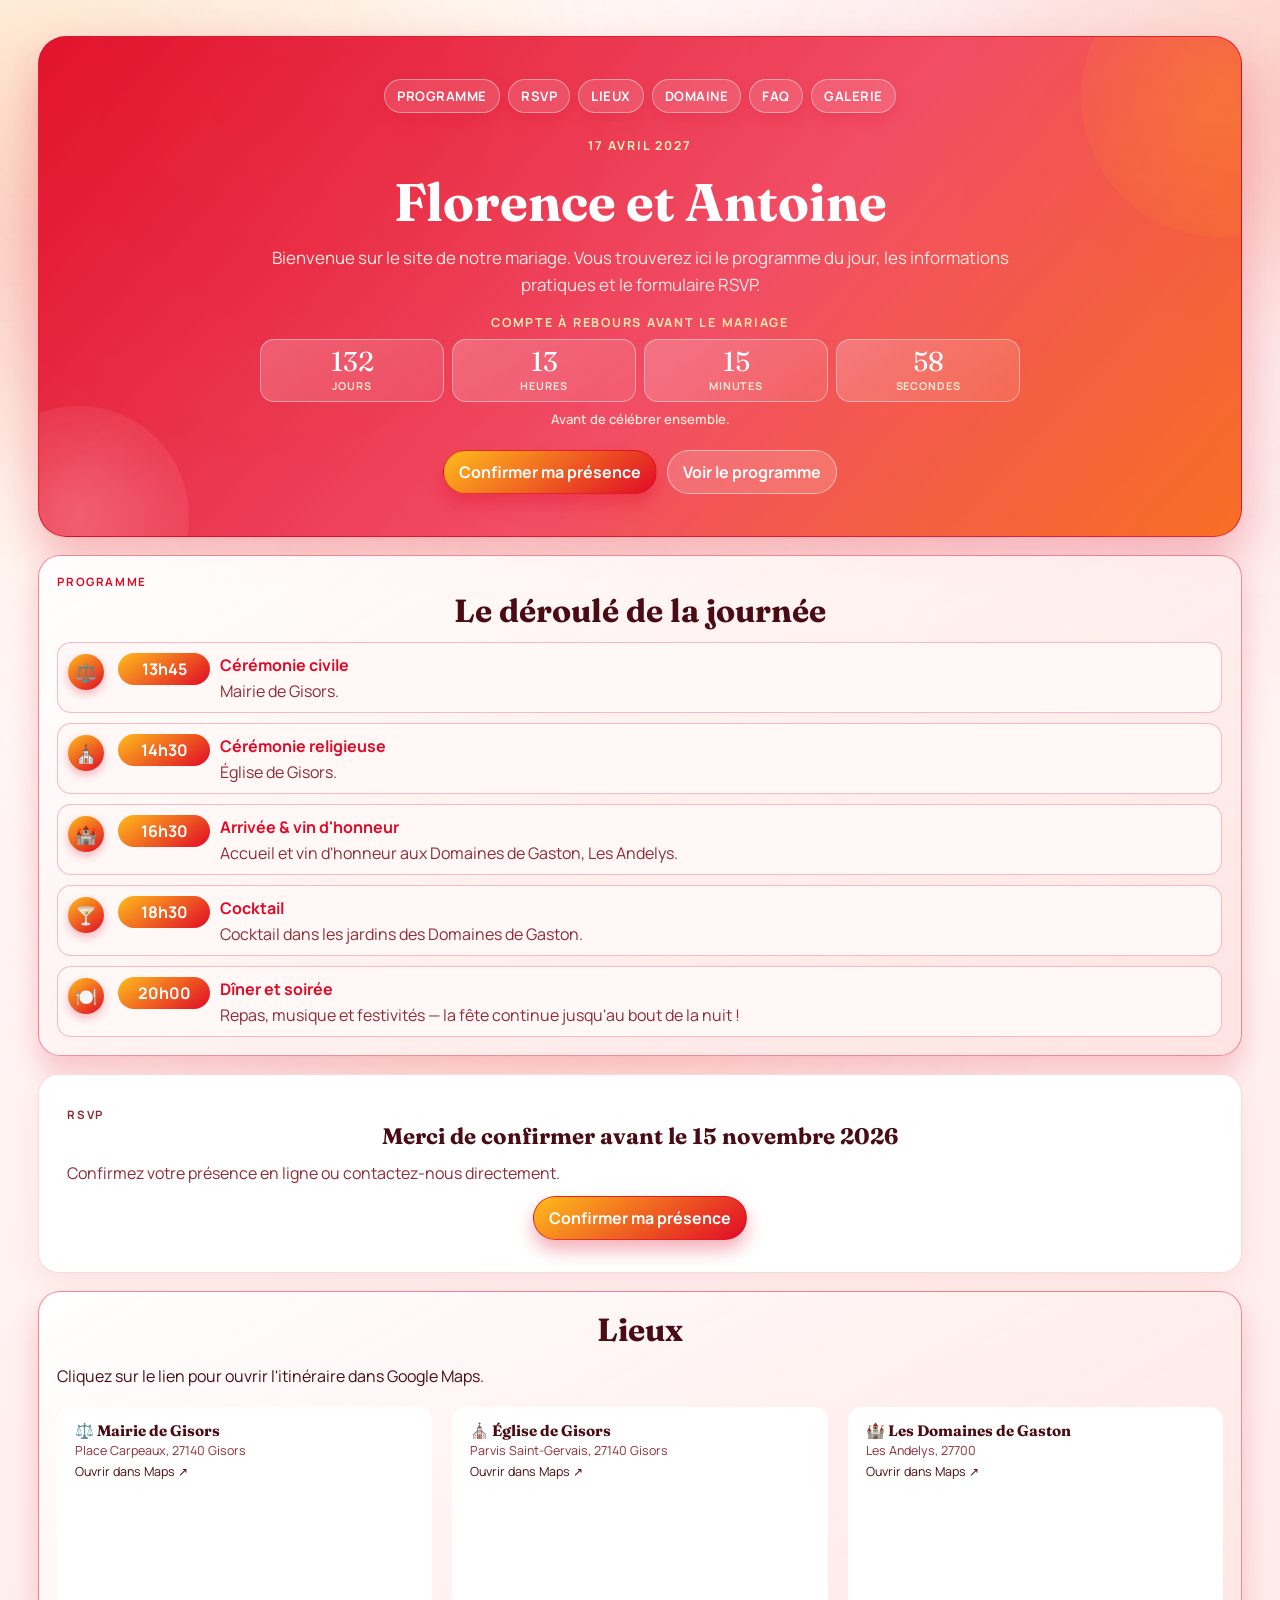
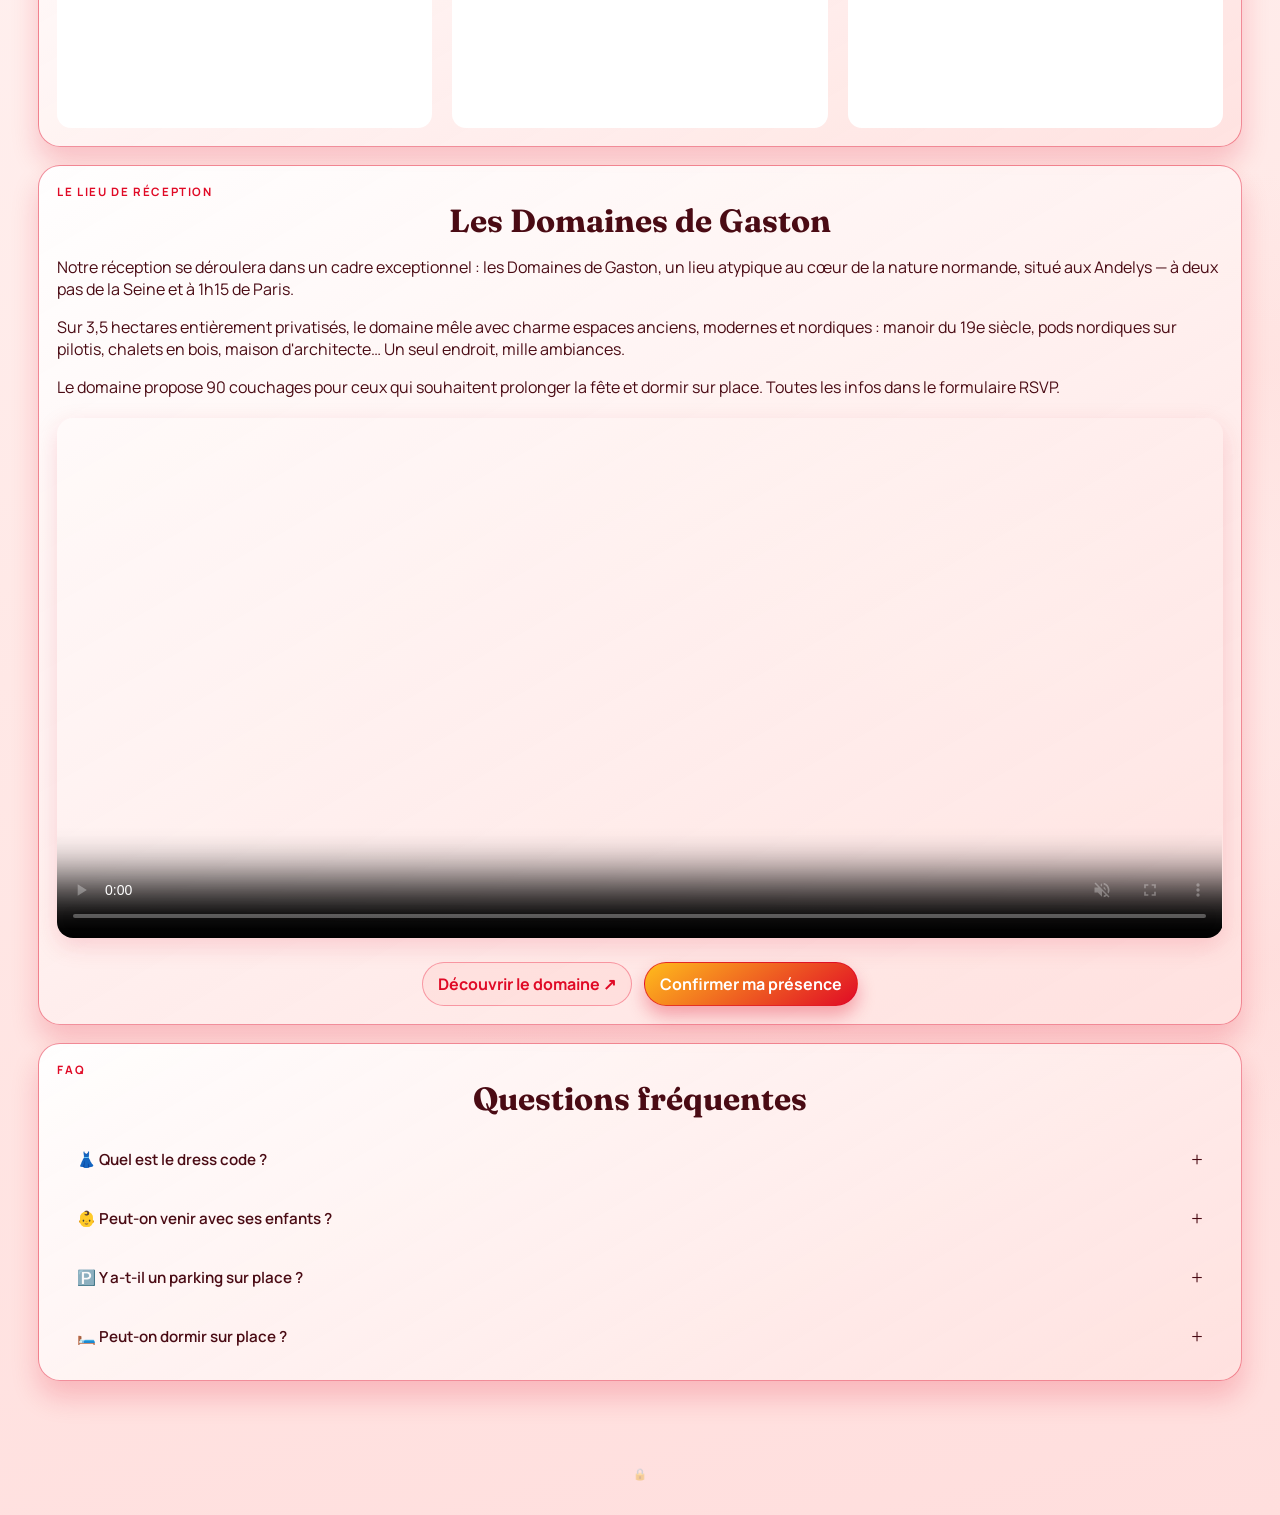
==== commit 1e1d60bc: "fix: FAQ dress code - un simple clin d'oeil peut suffire Co-Authored-By: Claude Sonnet 4.6 <noreply@" ====
--- a/index.html
+++ b/index.html
@@ -244,7 +244,7 @@
 
         <details class="faq-item">
           <summary>👗 Quel est le dress code ?</summary>
-          <p>Tenue de cérémonie recommandée — costume ou robe habillée. Nous vous demandons d'éviter le blanc pour laisser la place aux mariés. Choisissez des couleurs gaies, on adore ça ! Voici un rappel de notre palette de couleurs :</p>
+          <p>Tenue de cérémonie recommandée — costume ou robe habillée. Nous vous demandons d'éviter le blanc pour laisser la place aux mariés. Choisissez des couleurs gaies, on adore ça ! Un simple clin d'œil à notre palette peut suffire. Voici un rappel de notre palette de couleurs :</p>
           <div class="faq-palette">
             <span class="palette-swatch" style="background:#fff3f2;" title="Crème"></span>
             <span class="palette-swatch" style="background:#ffdedd;" title="Rose poudré"></span>
--- a/styles.css
+++ b/styles.css
@@ -4919,6 +4919,22 @@
 }
 .pair-item button:hover { color: #b91c1c; }
 
+/* Badge type d'événement dans le RSVP */
+.rsvp-event-badge {
+  display: inline-block;
+  padding: 6px 14px;
+  border-radius: 20px;
+  font-size: 0.82rem;
+  font-weight: 600;
+  background: var(--rose-pale, #fce7ea);
+  color: var(--rose, #b83050);
+  border: 1.5px solid var(--rose, #b83050);
+  margin-bottom: 1.2rem;
+}
+@media (prefers-color-scheme: dark) {
+  .rsvp-event-badge { background: rgba(176,44,80,.18); }
+}
+
 /* ══════════════════════════════════════════════════════════
    Plan de table — layout plandetabl.com style
    ══════════════════════════════════════════════════════════ */
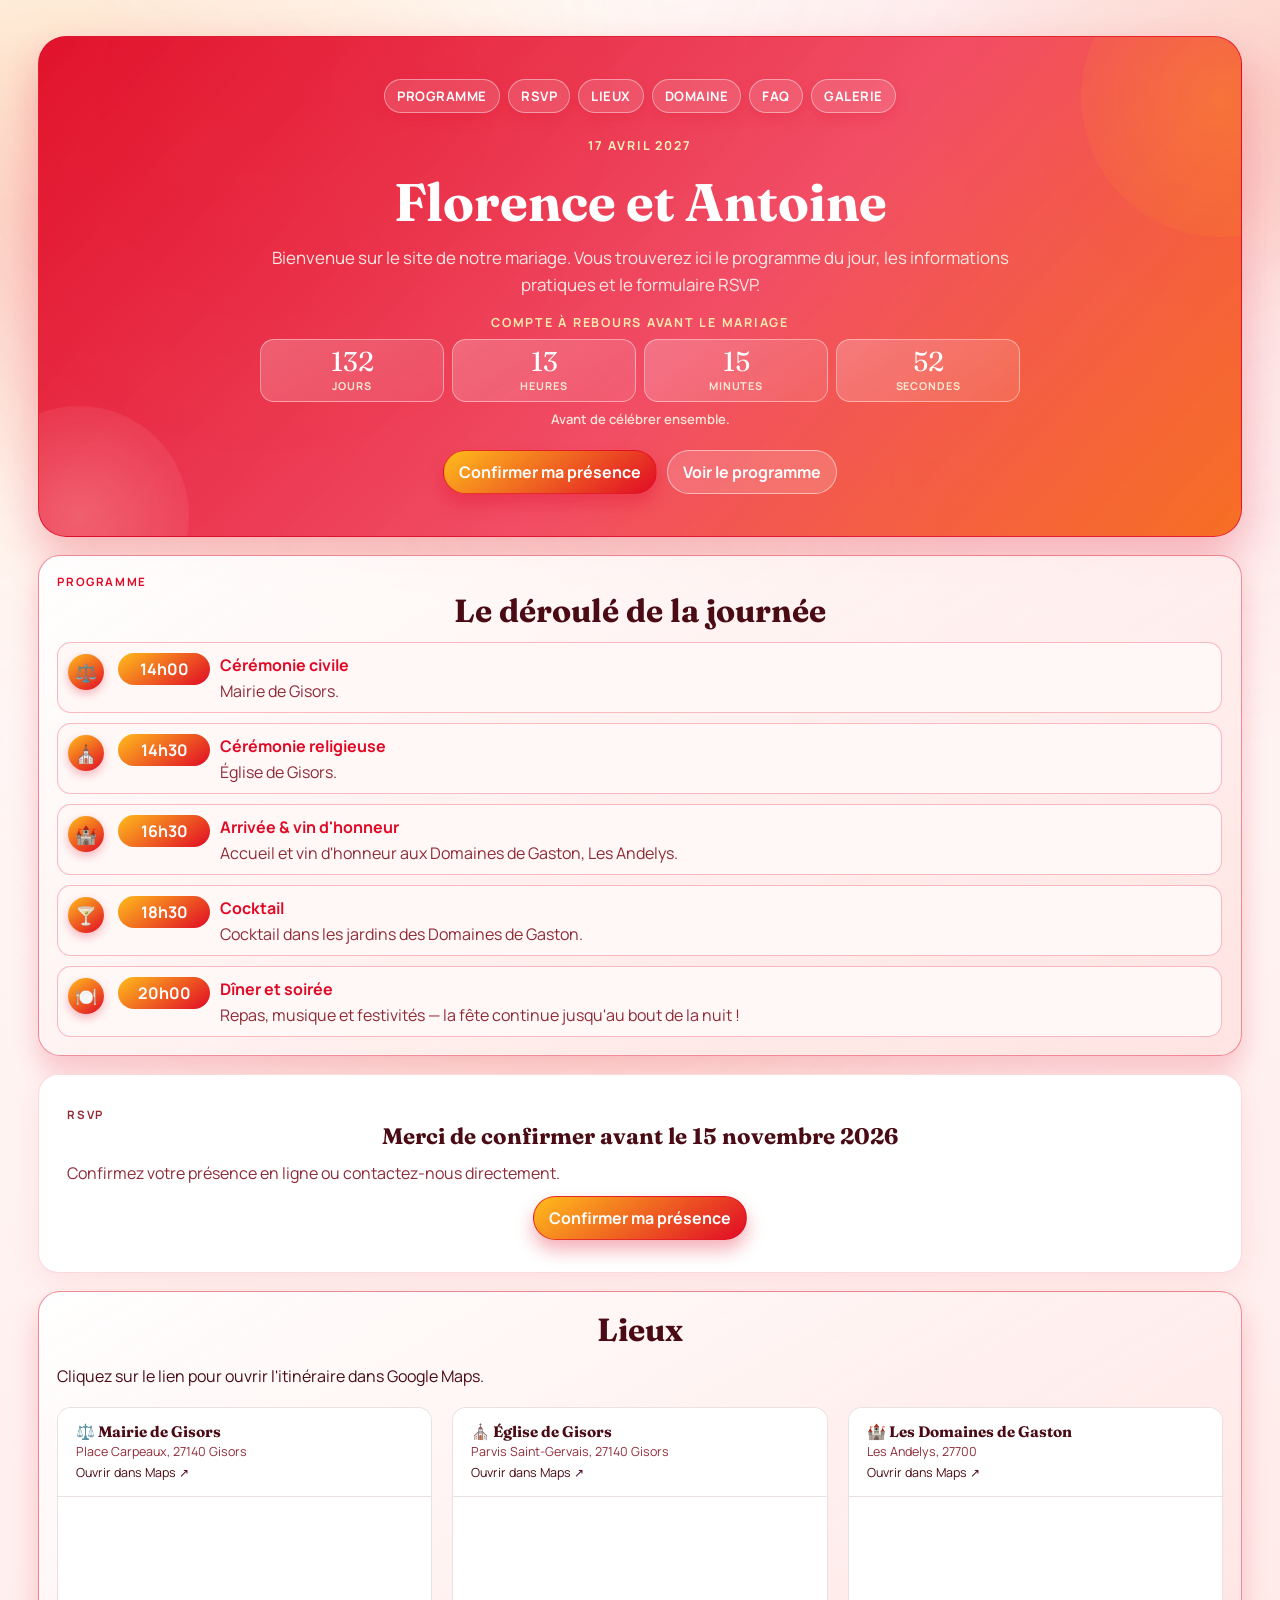
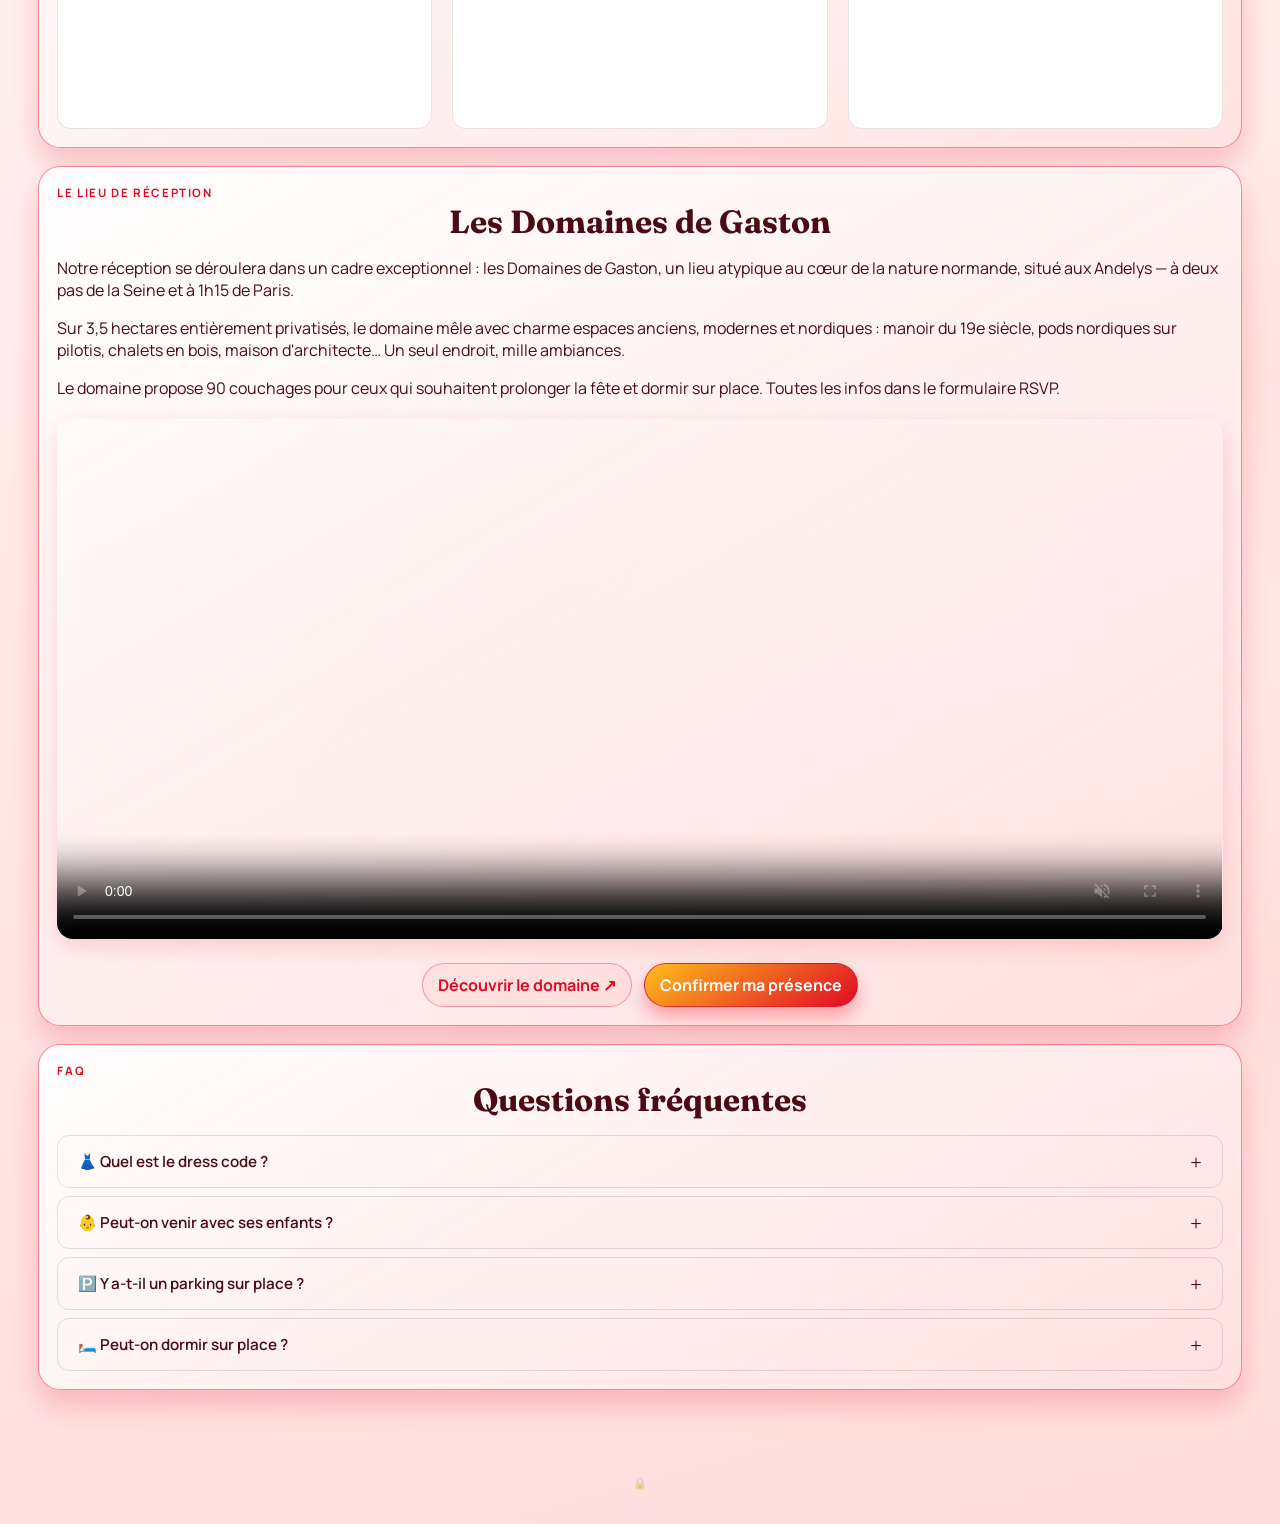
==== commit 563449ef: "feat: bébé sous-entrée parent, allergies visuelles, cérémonies RSVP, 14h00 - Programme : cérémonie c" ====
--- a/index.html
+++ b/index.html
@@ -120,7 +120,7 @@
       <ol class="timeline">
         <li>
           <span class="timeline-icon">⚖️</span>
-          <span class="time">13h45</span>
+          <span class="time">14h00</span>
           <div>
             <h3>Cérémonie civile</h3>
             <p>Mairie de Gisors.</p>
@@ -246,12 +246,11 @@
           <summary>👗 Quel est le dress code ?</summary>
           <p>Tenue de cérémonie recommandée — costume ou robe habillée. Nous vous demandons d'éviter le blanc pour laisser la place aux mariés. Choisissez des couleurs gaies, on adore ça ! Un simple clin d'œil à notre palette peut suffire. Voici un rappel de notre palette de couleurs :</p>
           <div class="faq-palette">
-            <span class="palette-swatch" style="background:#fff3f2;" title="Crème"></span>
-            <span class="palette-swatch" style="background:#ffdedd;" title="Rose poudré"></span>
-            <span class="palette-swatch" style="background:#ffb7b6;" title="Rose tendre"></span>
-            <span class="palette-swatch" style="background:#f03f59;" title="Rose vif"></span>
-            <span class="palette-swatch" style="background:#ffbd1c;" title="Doré"></span>
-            <span class="palette-swatch" style="background:#f65d08;" title="Corail"></span>
+            <span class="palette-swatch" style="background:#FFB400;" title="Jaune doré"></span>
+            <span class="palette-swatch" style="background:#FF7C15;" title="Orange"></span>
+            <span class="palette-swatch" style="background:#ED4672;" title="Rose vif"></span>
+            <span class="palette-swatch" style="background:#FF99B7;" title="Rose tendre"></span>
+            <span class="palette-swatch" style="background:#FFDAC5;" title="Pêche"></span>
           </div>
         </details>
 
--- a/styles.css
+++ b/styles.css
@@ -22,6 +22,12 @@
   --shadow-card: 0 16px 28px rgba(224, 10, 38, 0.2);
   --ease-out-back: cubic-bezier(0.2, 0.75, 0.24, 1);
   --petal-slowdown: 3;
+  /* Variables utilitaires partagées */
+  --surface: #ffffff;
+  --surface-alt: rgba(74, 11, 20, 0.04);
+  --border: rgba(74, 11, 20, 0.12);
+  --font-ui: Manrope, "Segoe UI", sans-serif;
+  --bg: #f5f4f2;
 }
 
 * {
@@ -686,6 +692,9 @@
   color: var(--gold-dark);
   font-weight: 700;
   white-space: nowrap;
+  text-decoration: none;
+  display: inline-flex;
+  align-items: center;
 }
 
 .admin-tab:hover {
@@ -1580,6 +1589,15 @@
 .guest-item-edit .edit-guest-attendance {
   font: 0.85rem 'Manrope', sans-serif;
 }
+.edit-parent-row {
+  flex: 1 1 100%;
+  font-size: 0.82rem;
+  color: var(--ink-soft);
+}
+.edit-parent-row .edit-guest-parent {
+  font: 0.82rem 'Manrope', sans-serif;
+  margin-left: 4px;
+}
 .guest-edit-actions { display: flex; gap: 6px; }
 .save-guest-edit-btn {
   padding: 4px 12px;
@@ -1849,6 +1867,30 @@
 .guest-item-child {
   border-left: 3px solid #7db9e8;
   background: color-mix(in srgb, #7db9e8 6%, transparent);
+}
+.guest-item-baby {
+  border-left: 3px solid #f9a8d4;
+  background: color-mix(in srgb, #f9a8d4 6%, transparent);
+  margin-left: 16px;
+}
+.guest-item.has-allergy {
+  outline: 2px solid #f59e0b;
+  outline-offset: -1px;
+}
+.allergy-badge {
+  font-size: 0.8rem;
+  margin-left: 4px;
+  cursor: help;
+  vertical-align: middle;
+}
+.tms-seat.tms-has-allergy {
+  outline: 2px solid #f59e0b;
+  outline-offset: -2px;
+}
+.tms-allergy {
+  font-size: 0.72rem;
+  cursor: help;
+  flex-shrink: 0;
 }
 
 .guest-meta {
@@ -3824,7 +3866,7 @@
 #roomCanvas {
   display: block;
   width: 100%;
-  height: 520px;
+  height: 100%;
 }
 
 /* Panel violations dans la vue salle */
@@ -4211,15 +4253,15 @@
 }
 .table-manage-panel {
   position: absolute;
-  top: 8px;
-  right: 8px;
-  width: 260px;
-  max-height: calc(100% - 16px);
+  top: 12px;
+  right: 12px;
+  width: 268px;
+  max-height: calc(100% - 24px);
   overflow-y: auto;
   background: var(--surface);
-  border: 1px solid var(--border);
-  border-radius: 12px;
-  box-shadow: 0 4px 20px rgba(0,0,0,.15);
+  border: none;
+  border-radius: 18px;
+  box-shadow: 0 10px 32px rgba(0,0,0,.18), 0 2px 8px rgba(0,0,0,.09);
   z-index: 10;
   font-size: 0.83rem;
 }
@@ -4227,12 +4269,13 @@
   display: flex;
   align-items: center;
   justify-content: space-between;
-  padding: 10px 14px 8px;
-  border-bottom: 1px solid var(--border);
+  padding: 12px 14px 10px;
+  border-bottom: none;
   font-weight: 600;
   position: sticky;
   top: 0;
-  background: var(--surface);
+  background: linear-gradient(135deg, #9c3555, #7a2535);
+  border-radius: 18px 18px 0 0;
   z-index: 1;
 }
 .table-manage-header button {
@@ -4240,24 +4283,25 @@
   border: none;
   cursor: pointer;
   font-size: 1rem;
-  color: var(--ink-soft);
+  color: rgba(255,255,255,0.65);
   padding: 0 2px;
   line-height: 1;
 }
-.table-manage-header button:hover { color: var(--ink); }
+.table-manage-header button:hover { color: #fff; }
 .table-name-edit {
   font: 600 0.9rem 'Manrope', sans-serif;
-  color: var(--ink);
+  color: #fff;
   background: transparent;
   border: none;
-  border-bottom: 1.5px solid transparent;
+  border-bottom: 1.5px solid rgba(255,255,255,0.25);
   padding: 0 2px;
   width: 100%;
   outline: none;
   transition: border-color .15s;
 }
-.table-name-edit:hover  { border-bottom-color: var(--border); }
-.table-name-edit:focus  { border-bottom-color: var(--accent); background: var(--surface-alt, #f9f7f4); border-radius: 3px 3px 0 0; }
+.table-name-edit::placeholder { color: rgba(255,255,255,0.45); }
+.table-name-edit:hover  { border-bottom-color: rgba(255,255,255,0.5); }
+.table-name-edit:focus  { border-bottom-color: rgba(255,255,255,0.9); background: rgba(255,255,255,0.08); border-radius: 3px 3px 0 0; }
 .table-manage-content { padding: 8px 12px 14px; }
 .tms-rotation-row {
   display: flex;
@@ -4295,14 +4339,22 @@
   margin-left: 2px;
 }
 .tms-rot-reset:hover { color: var(--ink); border-color: var(--ink-soft); }
-.tms-seats-list { display: flex; flex-direction: column; gap: 4px; }
+.tms-seats-list {
+  display: grid;
+  grid-template-columns: repeat(1, 1fr);
+  gap: 4px;
+}
 .tms-seat {
   display: flex;
   align-items: center;
   gap: 6px;
-  padding: 4px 6px;
+  padding: 5px 6px;
   border-radius: 6px;
   font-size: 0.8rem;
+  min-height: 34px;
+  min-width: 0;
+  overflow: hidden;
+  box-sizing: border-box;
 }
 .tms-occupied { background: var(--surface-alt); }
 .tms-empty    { background: var(--bg); border: 1px solid var(--border); }
@@ -4313,9 +4365,9 @@
   font-size: 0.75rem;
   color: var(--ink-soft);
 }
-.tms-name { flex: 1; font-weight: 500; }
+.tms-name { flex: 1; min-width: 0; font-weight: 500; overflow: hidden; text-overflow: ellipsis; white-space: nowrap; }
 .tms-tag  { font-size: 0.72rem; color: var(--ink-soft); }
-.tms-assign { flex: 1; font-size: 0.75rem; }
+.tms-assign { flex: 1; min-width: 0; font-size: 0.75rem; width: 100%; }
 .tms-unseat, .tms-remove {
   background: none;
   border: none;
@@ -4379,6 +4431,19 @@
   transition: background .15s;
 }
 .tms-split-btn:hover { background: #3a5fa0; color: #fff; }
+.tms-sides-row {
+  display: flex; gap: 4px; margin-bottom: 8px;
+}
+.tms-side-btn {
+  flex: 1; padding: 5px 4px; font-size: 0.72rem;
+  font-family: var(--font-ui); font-weight: 600;
+  background: none; border: 1.5px solid var(--border);
+  border-radius: 6px; cursor: pointer; color: var(--ink);
+  transition: background .12s, border-color .12s, color .12s;
+  box-shadow: none;
+}
+.tms-side-btn:hover { background: var(--surface-alt); border-color: var(--rose); }
+.tms-side-btn.is-active { background: var(--rose); border-color: var(--rose); color: #fff; }
 .tms-trim-row { margin-top: 4px; }
 .tms-trim-btn {
   width: 100%;
@@ -4399,6 +4464,31 @@
 }
 .tms-trim-btn:hover { border-color: var(--accent); color: var(--accent); }
 .tms-trim-hint { font-size: 0.7rem; color: var(--ink-soft); }
+.tms-delete-row {
+  margin: 10px 12px 4px;
+  padding-top: 10px;
+  border-top: 1px solid var(--border);
+}
+.tms-delete-btn {
+  width: 100%;
+  padding: 7px 10px;
+  font-size: 0.78rem;
+  font-family: var(--font-ui);
+  background: none;
+  border: 1px solid rgba(224,10,38,.3);
+  border-radius: 6px;
+  color: var(--danger);
+  cursor: pointer;
+  font-weight: 600;
+  transition: background .15s, border-color .15s;
+  box-shadow: none;
+}
+.tms-delete-btn:hover {
+  background: rgba(224,10,38,.07);
+  border-color: var(--danger);
+  box-shadow: none;
+  transform: none;
+}
 
 /* ═══════════════════════════════════════════════════════════
    FORMULAIRE D'ÉDITION DE TABLE (VUE LISTE)
@@ -4854,8 +4944,9 @@
   margin-top: 4px;
 }
 .guest-drag-item {
-  padding: 5px 8px;
-  border-radius: 7px;
+  padding: 7px 10px 7px 7px;
+  border-radius: 999px;
+  display: flex; align-items: center; gap: 6px;
   font-size: 0.78rem;
   cursor: grab;
   user-select: none;
@@ -4888,6 +4979,13 @@
   color: #fff;
   border-color: var(--rose);
 }
+.gdi-handle {
+  font-size: 13px; line-height: 1; flex-shrink: 0;
+  color: rgba(237,70,114,0.4); cursor: grab;
+}
+.gdi-handle.placed { color: rgba(34,197,94,0.5); }
+.guest-drag-item.is-selected .gdi-handle { color: rgba(255,255,255,0.6); }
+.gdi-name { overflow: hidden; text-overflow: ellipsis; white-space: nowrap; min-width: 0; }
 
 /* ═══════════════════════════════════════════════════════════
    PAIRS (liaisons "toujours ensemble")
@@ -4958,21 +5056,24 @@
 
 /* App shell plein écran */
 .pt-app {
-  display: flex; flex-direction: column;
   position: fixed; inset: 0; z-index: 100;
-  background: var(--bg);
+  background: #f5f4f2;
   overflow: hidden;
 }
+body.dark-mode .pt-app { background: #1a1612; }
 .pt-app.is-hidden { display: none; }
 
 /* ── Topbar ─────────────────────────────────────────────── */
 .pt-topbar {
-  display: flex; align-items: center; gap: 4px;
-  height: 46px; padding: 0 10px;
-  background: var(--card);
-  border-bottom: 1.5px solid var(--line);
-  flex-shrink: 0; overflow-x: auto; overflow-y: hidden;
-}
+  display: flex; align-items: center; justify-content: center; gap: 5px;
+  position: absolute; top: 0; left: 0; right: 0; height: 52px;
+  padding: 0 14px;
+  background: #f5f4f2;
+  border-bottom: 1px solid rgba(0,0,0,.08);
+  overflow-x: auto; overflow-y: hidden;
+  z-index: 30;
+}
+body.dark-mode .pt-topbar { background: #1a1612; }
 .pt-back-btn {
   text-decoration: none; color: var(--ink-soft);
   font-size: 0.8rem; font-weight: 600; white-space: nowrap;
@@ -4986,14 +5087,15 @@
 .pt-sync-label {
   font-size: 0.72rem; color: var(--ink-soft);
   white-space: nowrap; min-width: 80px;
+  margin: 0;
 }
 .pt-topbar-sep {
   width: 1px; height: 22px; background: var(--line);
   margin: 0 4px; flex-shrink: 0;
 }
 .pt-topbar-btn {
-  display: inline-flex; align-items: center; gap: 4px;
-  padding: 4px 9px; border-radius: 6px;
+  display: inline-flex; align-items: center; gap: 5px;
+  padding: 7px 14px; border-radius: 999px;
   background: none; border: 1.5px solid transparent;
   font-size: 0.78rem; font-weight: 600; cursor: pointer;
   white-space: nowrap; color: var(--ink); transition: background 0.15s, border-color 0.15s;
@@ -5011,26 +5113,37 @@
     color: var(--rose);
   }
 }
-.pt-zoom-group { display: flex; align-items: center; gap: 2px; }
+.pt-zoom-group {
+  display: flex; align-items: center; gap: 0;
+  background: var(--card); border: 1.5px solid var(--line);
+  border-radius: 999px; padding: 0 4px;
+}
+.pt-zoom-group .pt-topbar-btn {
+  padding: 5px 9px;
+  border: none; background: transparent; box-shadow: none;
+}
 .pt-zoom-val {
   font-size: 0.78rem; font-weight: 700; min-width: 36px;
   text-align: center; color: var(--ink);
 }
 
-/* ── Workspace (3 colonnes) ─────────────────────────────── */
+/* ── Workspace ───────────────────────────────────────────── */
 .pt-workspace {
-  display: flex; flex: 1; min-height: 0; overflow: hidden;
-}
-
-/* ── Sidebar gauche ─────────────────────────────────────── */
+  position: absolute; top: 52px; left: 0; right: 0; bottom: 0;
+  overflow: hidden;
+}
+
+/* ── Sidebar gauche (flottante sur le canvas) ────────────── */
 .pt-sidebar-left {
-  width: 130px; flex-shrink: 0;
+  position: absolute; left: 0; top: 0; bottom: 0;
+  width: 155px;
   background: var(--card);
-  border-right: 1.5px solid var(--line);
+  border-right: 1px solid rgba(0,0,0,.09);
   overflow-y: auto; overflow-x: hidden;
-  padding: 8px 6px 16px;
-  display: flex; flex-direction: column; gap: 3px;
-  position: relative;
+  padding: 4px 8px 18px;
+  display: flex; flex-direction: column; gap: 2px;
+  z-index: 10;
+  box-shadow: 2px 0 8px rgba(0,0,0,.06);
 }
 /* menu disposition inline dans la sidebar */
 .pt-sidebar-left .room-layout-menu {
@@ -5040,90 +5153,135 @@
   border-radius: 8px;
   background: var(--bg);
   margin: 2px 0 4px;
-  overflow: hidden;
+  overflow: visible;
 }
 .pt-sidebar-left .layout-menu-item {
   display: block; width: 100%; text-align: left;
   padding: 6px 10px; font-size: 0.75rem;
   border: none; background: none; cursor: pointer;
   color: var(--ink);
+  white-space: normal;
+  line-height: 1.3;
 }
 .pt-sidebar-left .layout-menu-item:hover { background: var(--line); }
 .pt-sb-group {
-  font-size: 0.62rem; font-weight: 800; letter-spacing: .08em;
-  color: var(--ink-soft); padding: 10px 4px 4px;
+  font-size: 0.62rem; font-weight: 800; letter-spacing: .07em;
+  color: var(--ink-soft); padding: 6px 10px 3px;
   text-transform: uppercase;
 }
 .pt-sb-btn {
-  display: flex; align-items: center; gap: 7px;
-  padding: 7px 8px; border-radius: 8px;
-  background: none; border: 1.5px solid transparent;
-  font-size: 0.8rem; font-weight: 600; cursor: pointer;
-  color: var(--ink); width: 100%; text-align: left;
-  transition: background 0.12s, border-color 0.12s;
+  display: flex; flex-direction: row; align-items: center; gap: 8px;
+  padding: 11px 12px; border-radius: 8px;
+  font-size: 0.82rem; text-align: left; line-height: 1.2;
+  background: none; border: none;
+  font-weight: 500; cursor: pointer;
+  color: var(--ink); width: 100%;
+  transition: background 0.12s;
+}
+.pt-sb-btn.is-active {
+  background: rgba(156,53,85,.1); color: var(--rose); font-weight: 700;
 }
 .pt-sb-btn:hover {
   background: var(--line);
-  border-color: var(--rose);
 }
 .pt-sb-icon {
-  width: 18px; height: 18px; flex-shrink: 0; color: var(--rose);
-}
-
-/* ── Zone canvas ─────────────────────────────────────────── */
+  width: 20px; height: 20px; flex-shrink: 0; color: var(--rose);
+}
+.pt-sb-emoji { font-size: 19px; line-height: 1; flex-shrink: 0; width: 22px; text-align: center; }
+
+/* ── Zone canvas (plein écran) ───────────────────────────── */
 .pt-canvas-area {
-  flex: 1; min-width: 0;
-  display: flex; flex-direction: column;
-  position: relative; overflow: hidden;
-  background: var(--bg);
+  position: absolute;
+  inset: 0;
+  overflow: hidden;
+  background: #f5f4f2;
 }
 .pt-canvas-area .room-canvas-container {
-  flex: 1; min-height: 0;
-  position: relative; overflow: hidden;
+  position: absolute;
+  inset: 0;
+  overflow: hidden;
+  background: #f5f4f2;
 }
 .pt-canvas-area canvas {
   display: block;
+  width: 100%;
+  height: 100%;
 }
 .pt-canvas-stats {
-  font-size: 0.78rem; color: var(--ink-soft);
-  padding: 4px 12px; background: var(--card);
-  border-bottom: 1px solid var(--line);
+  font-size: 0.75rem; color: var(--ink-soft);
+  padding: 4px 12px;
+  background: transparent;
   white-space: nowrap; overflow: hidden; text-overflow: ellipsis;
+  position: absolute; top: 6px; left: 165px; right: 220px; z-index: 2;
+  pointer-events: none;
 }
 /* Panels flottants sur le canvas */
 .pt-canvas-area .room-search-bar {
-  position: absolute; top: 40px; left: 50%; transform: translateX(-50%);
-  z-index: 15; width: min(400px, 80%);
+  position: absolute; bottom: 14px; left: 50%; transform: translateX(-50%);
+  z-index: 20; width: min(400px, 80%);
 }
 .pt-canvas-area .room-legend-panel,
 .pt-canvas-area .room-config-panel {
-  position: absolute; top: 40px; left: 12px; z-index: 15;
-  max-width: 340px;
+  position: absolute; top: 8px; left: 165px; z-index: 20;
+  max-width: 360px;
+  min-width: 260px;
 }
 .pt-canvas-area .room-violations-panel {
   position: absolute; bottom: 8px; left: 50%; transform: translateX(-50%);
-  z-index: 15; width: min(600px, 90%);
-}
-/* Table manage panel flottant sur la canvas */
+  z-index: 20; width: min(600px, 90%);
+}
+/* Table manage panel flottant sur le canvas */
 .pt-canvas-area .table-manage-panel {
   position: absolute;
-  top: 0; right: 0; bottom: 0;
-  width: 220px; z-index: 20;
-  box-shadow: -2px 0 12px rgba(74,11,20,.12);
-}
-
-/* ── Sidebar droite ─────────────────────────────────────── */
-.pt-sidebar-right {
-  width: 190px; flex-shrink: 0;
-  background: var(--card);
-  border-left: 1.5px solid var(--line);
+  top: 8px; right: 8px;
+  width: 256px;
+  min-width: 260px;
+  max-height: calc(100% - 16px);
+  z-index: 20;
+  box-shadow: 0 10px 32px rgba(0,0,0,.18), 0 2px 8px rgba(0,0,0,.09);
+  border-radius: 18px;
   display: flex; flex-direction: column;
   overflow: hidden;
+  user-select: none;
+}
+.pt-canvas-area .table-manage-panel .table-manage-content {
+  overflow-y: auto; flex: 1;
+}
+.pt-canvas-area .table-manage-panel .table-manage-header {
+  position: relative; flex-shrink: 0;
+  /* was sticky in base — not needed with flex column layout */
+}
+.panel-resize-handle {
+  position: absolute;
+  bottom: 6px; right: 6px;
+  width: 14px; height: 14px;
+  cursor: se-resize;
+  z-index: 5;
+}
+.panel-resize-handle::after {
+  content: '';
+  position: absolute;
+  bottom: 0; right: 0;
+  width: 9px; height: 9px;
+  border-right: 2px solid rgba(0,0,0,.2);
+  border-bottom: 2px solid rgba(0,0,0,.2);
+  border-radius: 0 0 2px 0;
+}
+
+/* ── Sidebar droite (flottante sur le canvas) ────────────── */
+.pt-sidebar-right {
+  position: absolute; right: 0; top: 0; bottom: 0;
+  width: 210px;
+  background: var(--card);
+  border-left: 1px solid rgba(0,0,0,.09);
+  display: flex; flex-direction: column;
+  overflow: hidden; z-index: 10;
+  box-shadow: -2px 0 8px rgba(0,0,0,.06);
 }
 .pt-rhs-head {
   display: flex; align-items: center; justify-content: space-between;
   padding: 10px 12px 8px;
-  border-bottom: 1.5px solid var(--line);
+  box-shadow: 0 1px 0 var(--line);
   flex-shrink: 0;
 }
 .pt-rhs-title {
@@ -5191,3 +5349,64 @@
 body[data-page="plan-table"] .admin-gate {
   border: none; background: none; padding: 0;
 }
+/* Suppression de toutes les ombres néon sur cette page */
+body[data-page="plan-table"] button {
+  box-shadow: none;
+}
+body[data-page="plan-table"] button:hover {
+  box-shadow: none;
+  transform: none;
+  filter: brightness(1.05);
+}
+/* Boutons de formulaire : couleur unie */
+body[data-page="plan-table"] .row-form button,
+body[data-page="plan-table"] .admin-login button,
+body[data-page="plan-table"] .room-config-dims button,
+body[data-page="plan-table"] .room-element-form button,
+body[data-page="plan-table"] .constraint-form button {
+  background: var(--rose);
+}
+
+/* ── Barres de titre des panneaux flottants ──────────────── */
+.panel-titlebar {
+  display: flex; align-items: center; justify-content: space-between;
+  padding: 8px 12px 7px;
+  background: var(--ink);
+  color: #fff;
+  border-radius: 10px 10px 0 0;
+  font-size: 0.78rem; font-weight: 700;
+  cursor: move;
+  user-select: none;
+  flex-shrink: 0;
+}
+.panel-close-btn {
+  background: none; border: none;
+  color: rgba(255,255,255,.6);
+  cursor: pointer; font-size: 1rem;
+  padding: 0 2px; line-height: 1;
+  box-shadow: none !important;
+  transform: none !important;
+  transition: color .12s;
+}
+.panel-close-btn:hover {
+  color: #fff;
+  box-shadow: none !important;
+  transform: none !important;
+  filter: none;
+}
+.panel-body {
+  padding: 12px 14px;
+}
+/* Panels avec barre de titre : pas de padding en haut */
+.room-legend-panel:has(.panel-titlebar),
+.room-config-panel:has(.panel-titlebar) {
+  padding: 0;
+  overflow: hidden;
+  display: flex;
+  flex-direction: column;
+  align-items: stretch;
+  flex-wrap: nowrap;
+}
+.room-config-panel .panel-body {
+  padding: 12px 14px;
+}
